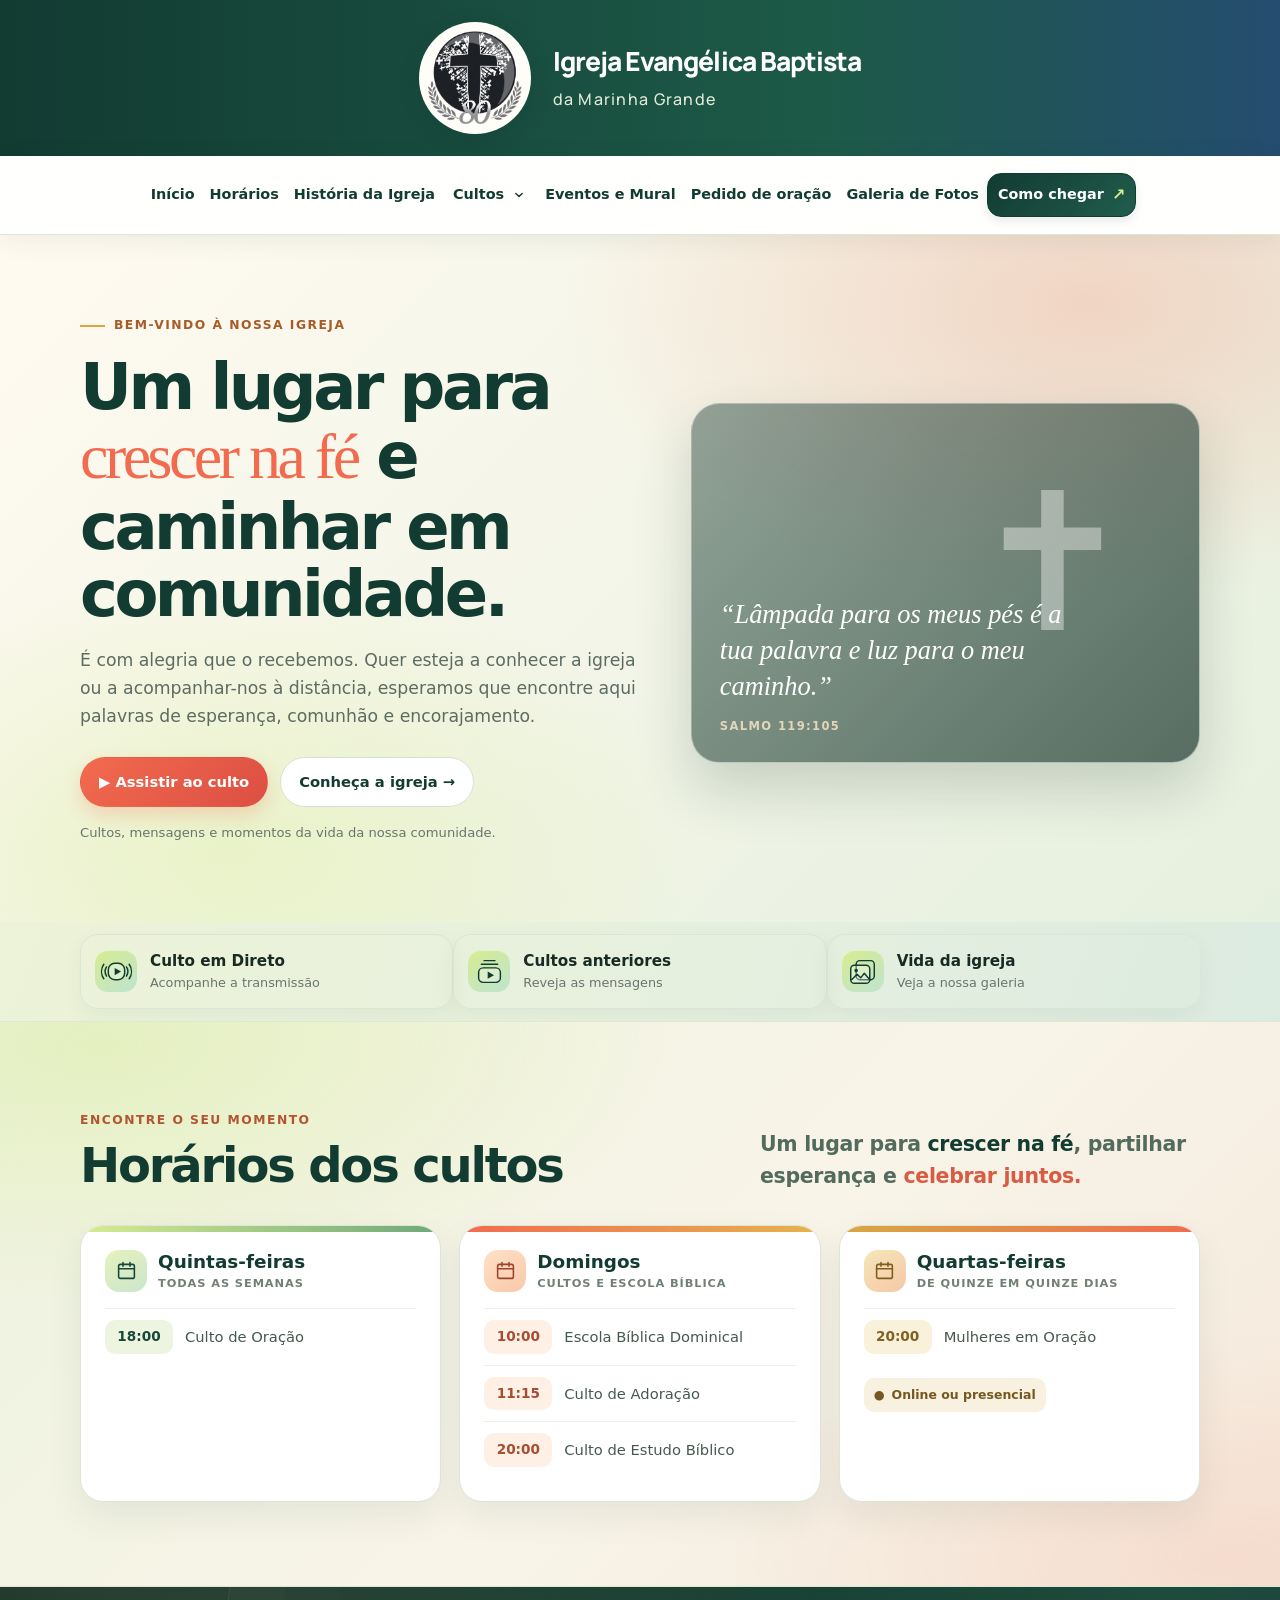
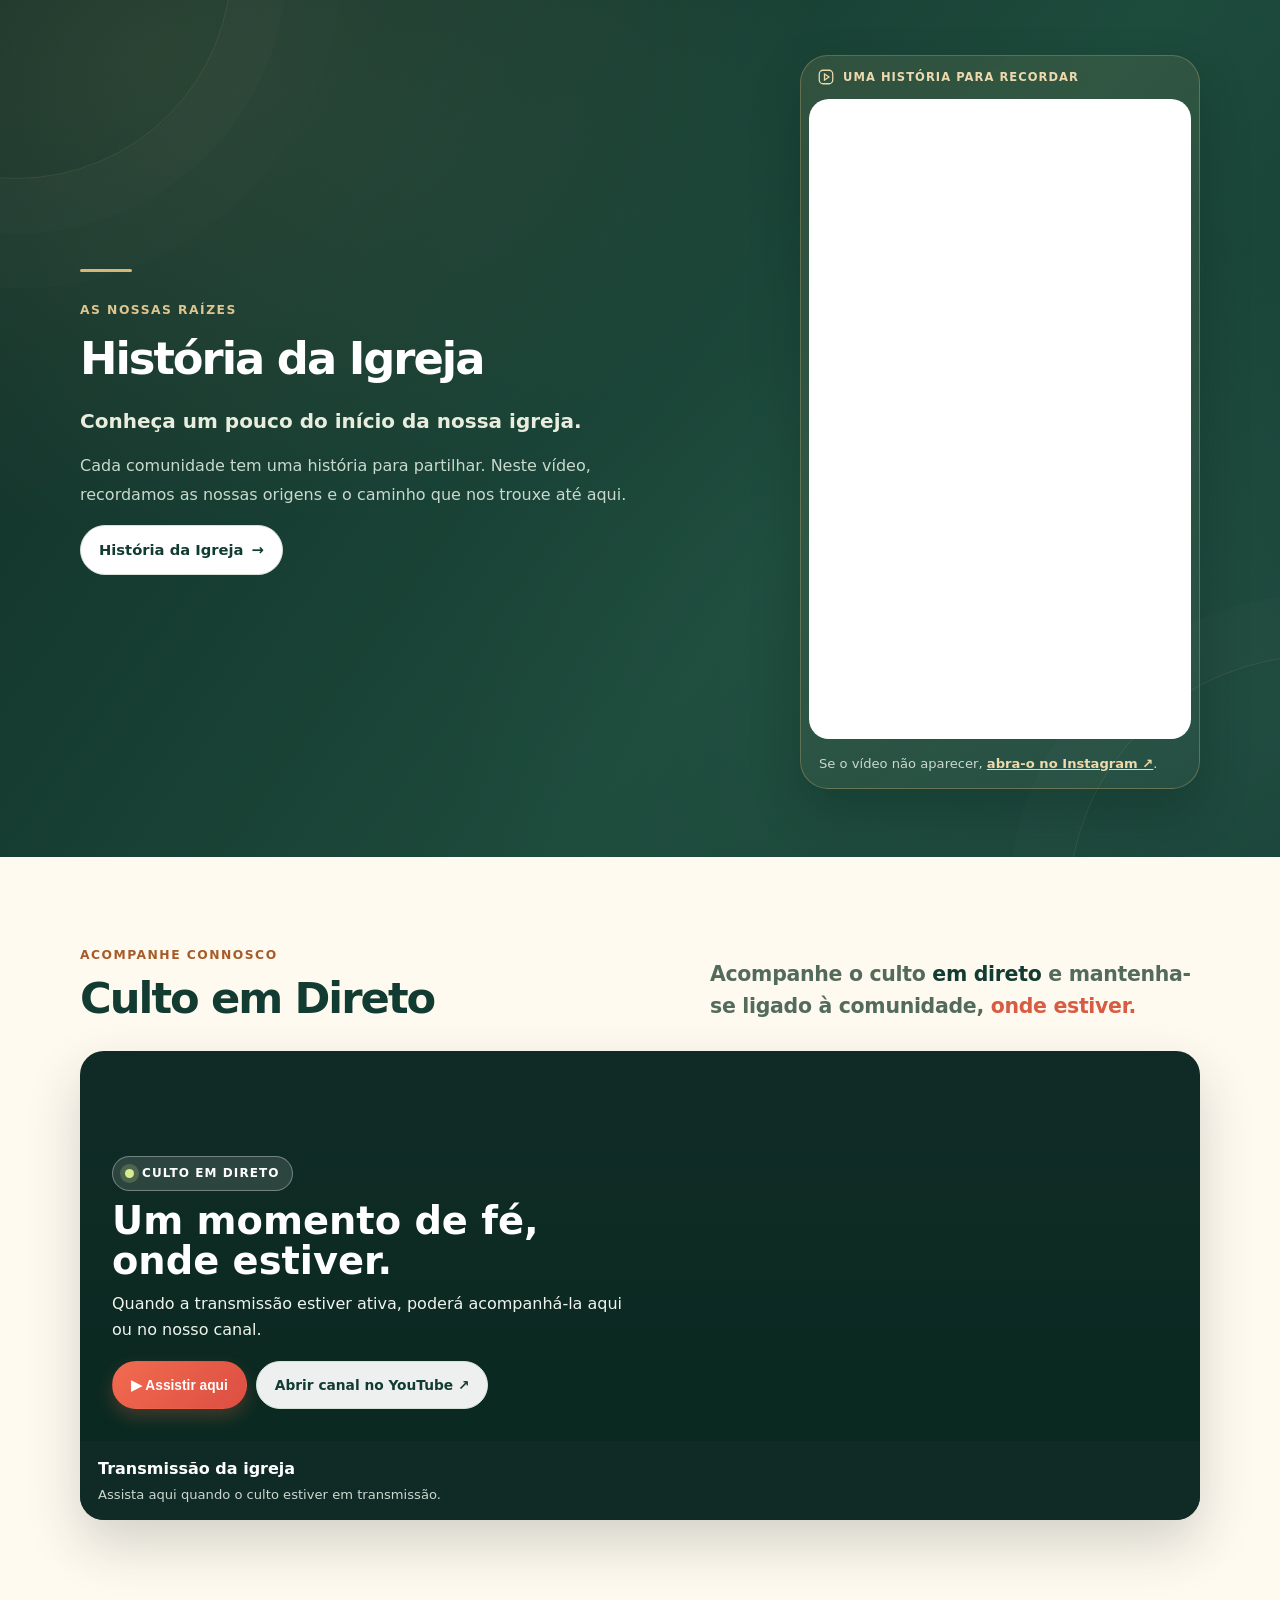
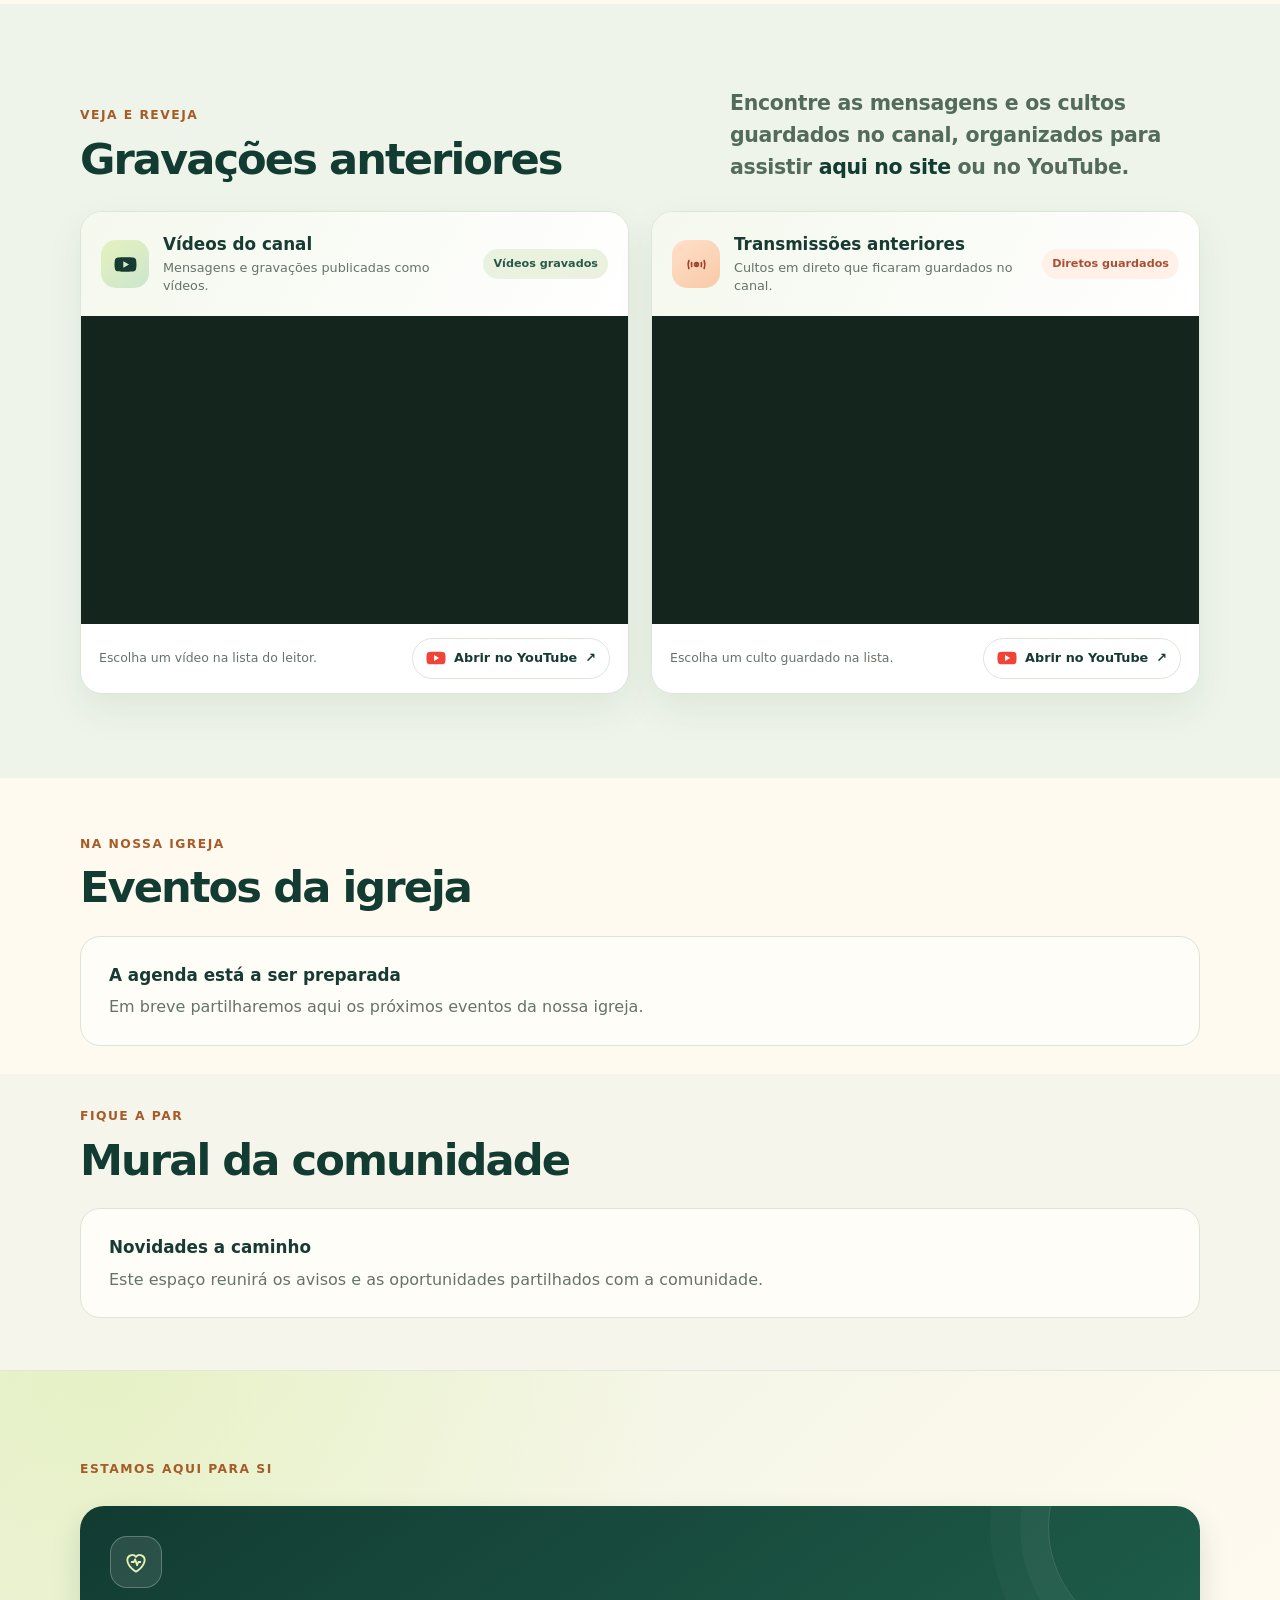
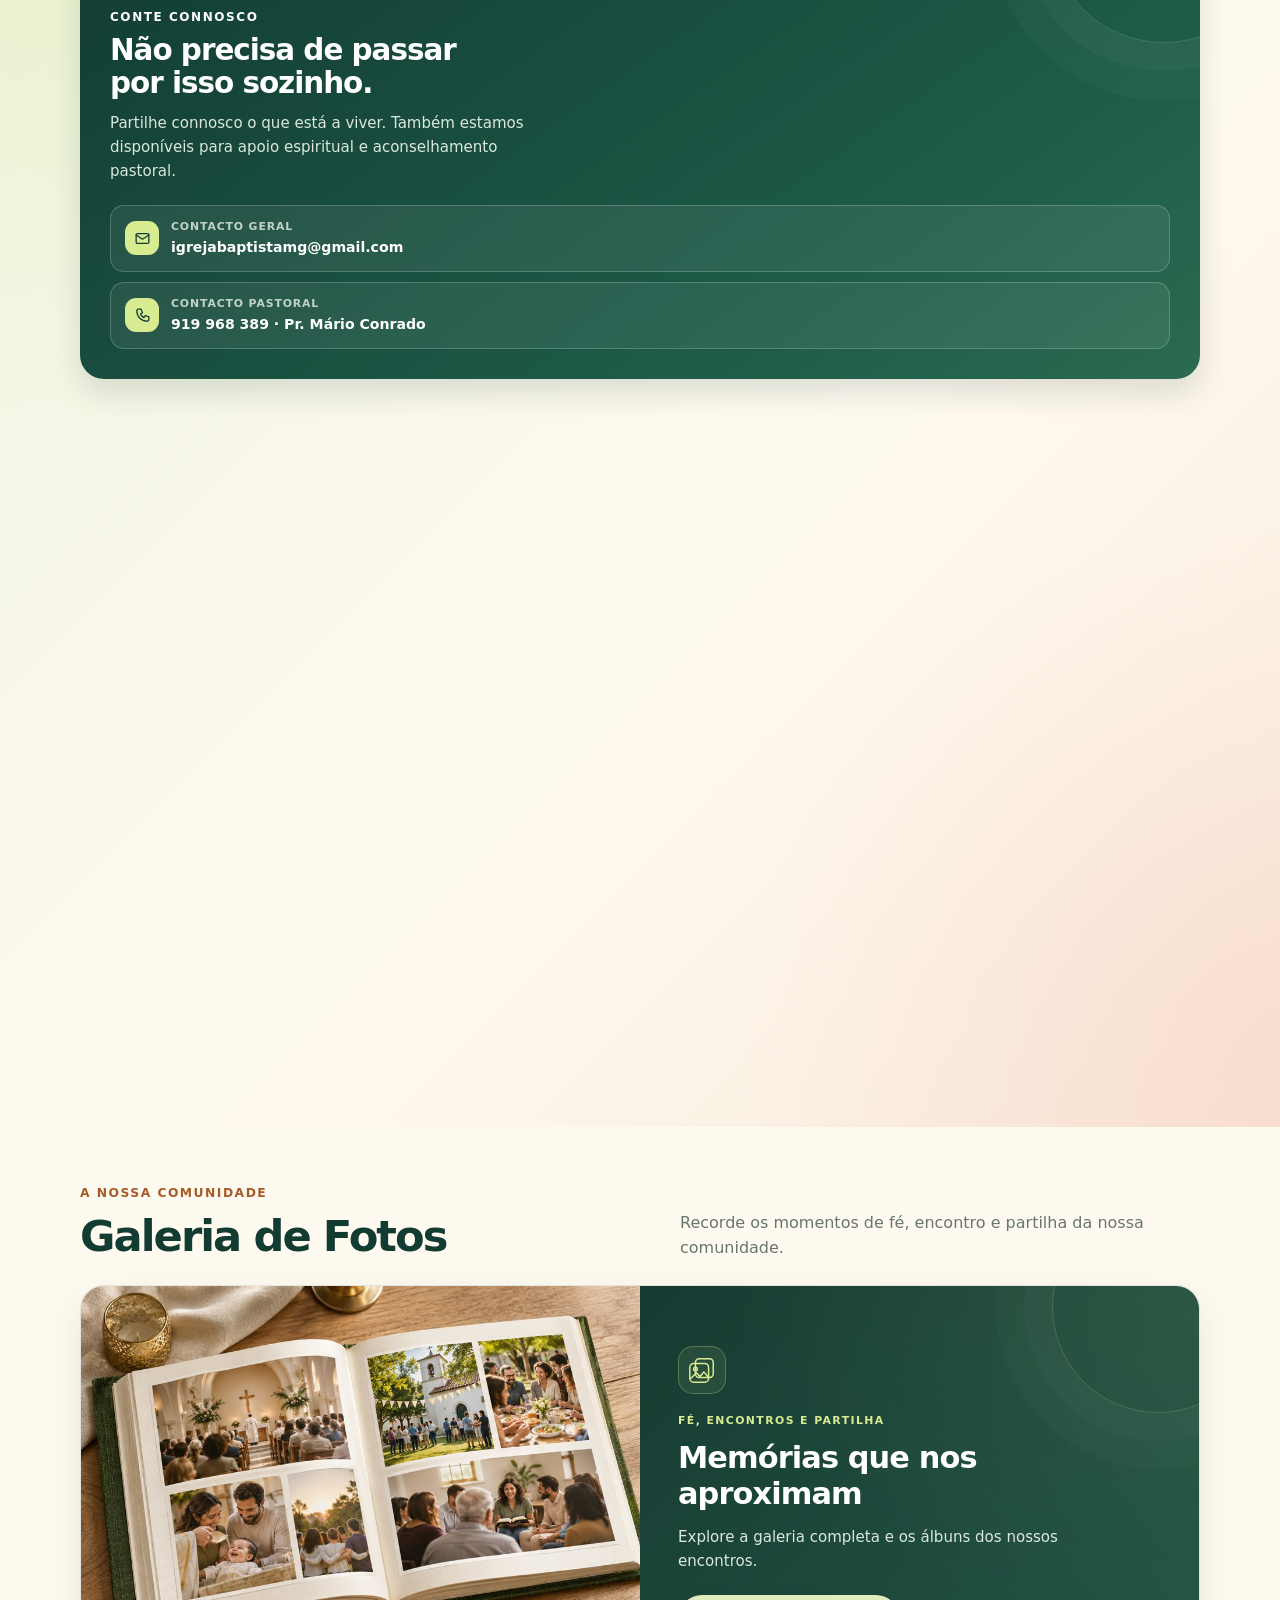
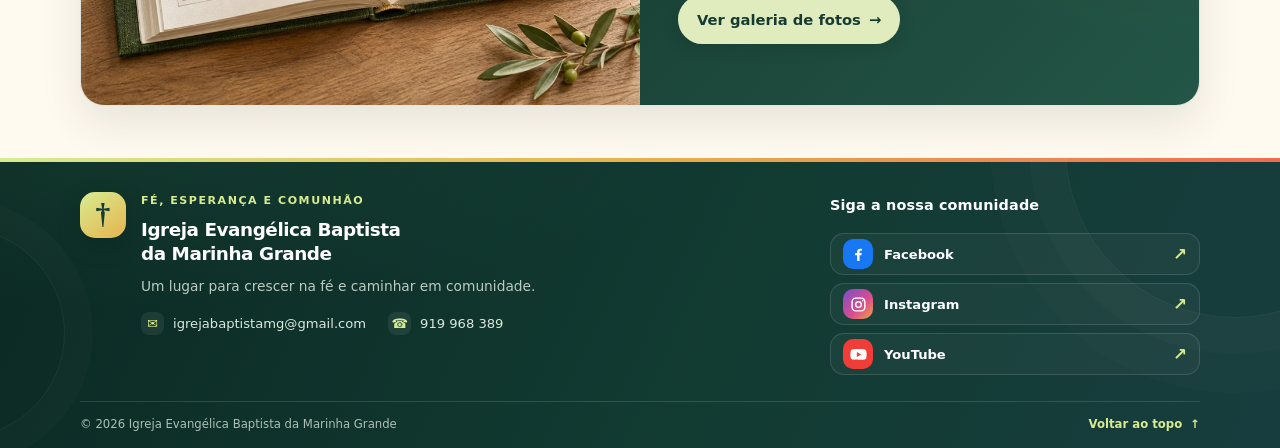
==== index.html @ fdab0324 "Remove botão Ver no Instagram da secção da história" ====
<!doctype html>
<html lang="pt-PT">
<head>
<meta charset="utf-8"><meta name="viewport" content="width=device-width,initial-scale=1"><meta name="theme-color" content="#173b32"><meta name="description" content="Igreja Evangélica Baptista da Marinha Grande — cultos, transmissões e vida da igreja.">
<link rel="preconnect" href="https://fonts.googleapis.com">
<link rel="preconnect" href="https://fonts.gstatic.com" crossorigin>
<link href="https://fonts.googleapis.com/css2?family=Manrope:wght@500;600;700;800&display=swap" rel="stylesheet">
<title>Igreja Evangélica Baptista da Marinha Grande</title>
<link rel="icon" type="image/png" href="[data-uri]">
<style>
:root{--g:#173b32;--g2:#285849;--gold:#d7b777;--cream:#f7f5ef;--ink:#202923;--muted:#65736a;--line:#e3e8e1;--shadow:0 18px 50px #18392b17}*{box-sizing:border-box}html{scroll-behavior:smooth;scroll-padding-top:86px}body{margin:0;background:var(--cream);color:var(--ink);font:16px/1.6 Inter,system-ui,-apple-system,"Segoe UI",sans-serif}a{color:inherit}.wrap{width:min(1120px,calc(100% - 40px));margin:auto}.top{background:var(--g);color:#e4ebe6;font-size:.82rem}.top .wrap{display:flex;justify-content:space-between;gap:12px;flex-wrap:wrap;padding:8px 0}.top a{text-decoration:none}header{position:sticky;top:0;z-index:10;background:#ffffffed;backdrop-filter:blur(12px);border-bottom:1px solid #173b3212}.nav{min-height:78px;display:flex;align-items:center;justify-content:space-between;gap:20px}.brand{display:flex;align-items:center;gap:12px;text-decoration:none}.mark{width:45px;height:45px;border-radius:14px;background:var(--g);color:#fff;display:grid;place-items:center;font-size:1.65rem;font-weight:700}.brand strong{display:block;line-height:1.2;letter-spacing:-.025em}.brand small{display:block;color:var(--muted);font-size:.72rem;margin-top:4px}.links{display:flex;align-items:center;gap:20px}.links a{text-decoration:none;font-size:.9rem;font-weight:650;color:#405047}.links .pill{background:var(--g);color:white;padding:10px 15px;border-radius:99px}.menubtn{display:none;background:none;border:0;font-size:1.7rem;color:var(--g)}.hero{padding:65px 0 58px;background:radial-gradient(ellipse at 85% 20%,#d7b77740,transparent 35%),linear-gradient(135deg,#f8f6f0,#eaf0e9)}.hero-grid{display:grid;grid-template-columns:1.05fr .95fr;gap:48px;align-items:center}.eyebrow,.label{font-size:.77rem;font-weight:800;letter-spacing:.12em;text-transform:uppercase;color:#8c7446}.eyebrow:before{content:"";display:inline-block;width:25px;height:2px;background:var(--gold);vertical-align:middle;margin-right:9px}h1,h2,h3,p{margin-top:0}h1{font-size:clamp(2.5rem,5vw,4.4rem);line-height:1.04;letter-spacing:-.055em;color:var(--g);margin:17px 0 20px}h1 em{font:500 1em Georgia,serif;color:#987843}.lead{font-size:1.08rem;color:#5e6b62;max-width:570px}.actions{display:flex;gap:12px;flex-wrap:wrap;margin-top:27px}.btn{display:inline-flex;justify-content:center;align-items:center;gap:8px;padding:12px 18px;border-radius:99px;text-decoration:none;font-size:.92rem;font-weight:750;border:1px solid transparent;cursor:pointer}.primary{background:var(--g);color:#fff}.secondary{background:white;color:var(--g);border-color:var(--line)}.note{font-size:.82rem;color:var(--muted);margin-top:15px}.hero-art{min-height:360px;border-radius:28px;padding:28px;display:flex;align-items:flex-end;position:relative;overflow:hidden;color:white;background:linear-gradient(155deg,#173b3233,#0e2c23e8),radial-gradient(circle at 60% 18%,#bca775,#527563 40%,#183d32 78%);box-shadow:var(--shadow)}.hero-art:before{content:"✝";position:absolute;right:13%;top:2%;font-size:12rem;color:#ffffff55;font-family:Georgia,serif}.verse{position:relative;font:italic 1.65rem/1.35 Georgia,serif;max-width:360px}.verse small{display:block;font:800 .72rem/1.4 system-ui;letter-spacing:.12em;text-transform:uppercase;color:#e3d6b9;margin-top:14px}.quick{background:white;border-bottom:1px solid var(--line)}.quickgrid{display:grid;grid-template-columns:repeat(3,1fr)}.quick a{padding:22px;display:flex;align-items:center;gap:13px;text-decoration:none;border-left:1px solid var(--line)}.quick a:last-child{border-right:1px solid var(--line)}.qicon{width:42px;height:42px;border-radius:13px;background:#edf2ec;color:var(--g);display:grid;place-items:center;font-size:1.2rem}.quick strong,.quick small{display:block}.quick strong{font-size:.95rem}.quick small{font-size:.8rem;color:var(--muted)}section{padding:75px 0}.sectionhead{display:flex;justify-content:space-between;align-items:end;gap:24px;margin-bottom:28px}.sectionhead h2{font-size:clamp(1.9rem,3.4vw,2.7rem);line-height:1.12;letter-spacing:-.045em;color:var(--g);margin:8px 0 0}.sectionhead p{max-width:520px;color:var(--muted);margin:0}.livegrid{display:grid;grid-template-columns:1.4fr .8fr;gap:22px}.player{background:#14251e;border-radius:20px;overflow:hidden;box-shadow:var(--shadow)}.player iframe{width:100%;aspect-ratio:16/9;display:block;border:0;background:#14251e}.playerfoot{display:flex;align-items:center;justify-content:space-between;gap:12px;flex-wrap:wrap;color:white;padding:15px 18px}.playerfoot p{font-size:.82rem;color:#cbd6cf;margin:3px 0 0}.side{background:white;border:1px solid var(--line);border-radius:20px;padding:26px;display:flex;flex-direction:column;align-items:flex-start}.livebadge{background:#fff0ed;color:#b7352a;border-radius:99px;padding:6px 10px;font-size:.73rem;font-weight:850;letter-spacing:.05em}.side h3{font-size:1.45rem;line-height:1.2;color:var(--g);margin:18px 0 10px}.side p{color:var(--muted);font-size:.92rem}.side .btn{margin-top:auto}.tiny{font-size:.77rem!important}.recordings{background:#fff}.cards{display:grid;grid-template-columns:repeat(3,1fr);gap:18px}.card{border:1px solid var(--line);border-radius:18px;overflow:hidden;background:white}.card iframe{width:100%;aspect-ratio:16/9;border:0;display:block;background:#14251e}.cardbody{padding:16px}.cardbody h3{font-size:1rem;color:var(--g);margin-bottom:5px}.cardbody p{font-size:.84rem;color:var(--muted);margin:0}.center{display:flex;justify-content:center;margin-top:26px}.gallery{display:grid;grid-template-columns:1.15fr .85fr .85fr;grid-template-rows:180px 180px;gap:14px}.tile{border-radius:18px;position:relative;overflow:hidden;display:flex;align-items:end;padding:18px;color:white;text-decoration:none;background:linear-gradient(145deg,#b9c6b5,#355f4e)}.tile:before{content:"";position:absolute;inset:0;background:linear-gradient(0deg,#0a231bcc,transparent 75%)}.tile span{position:relative;font-weight:800}.tile small{display:block;font-weight:500;color:#e3eae5}.tile:nth-child(1){grid-row:span 2;background:linear-gradient(145deg,#b9c6b5,#355f4e)}.tile:nth-child(2){background:linear-gradient(145deg,#c4b38d,#796644)}.tile:nth-child(3){background:linear-gradient(145deg,#9eafa8,#4b6e63)}.tile:nth-child(4){background:linear-gradient(145deg,#d1c6b2,#82745e)}.tile:nth-child(5){background:linear-gradient(145deg,#9cb6ad,#456d5c)}.gallerynote{font-size:.81rem;color:var(--muted);margin-top:15px}.visit{padding-top:0}.visitbox{background:var(--g);border-radius:26px;padding:40px;display:flex;align-items:center;justify-content:space-between;gap:25px;color:white;position:relative;overflow:hidden}.visitbox h2{font-size:clamp(1.8rem,3vw,2.6rem);letter-spacing:-.04em;margin:8px 0}.visitbox p{max-width:650px;color:#d0ddd5;margin:0}.visitbox .btn{background:white;color:var(--g);white-space:nowrap;position:relative;z-index:1}footer{background:#102a23;color:#d9e2dc;padding:32px 0}.foot{display:flex;justify-content:space-between;align-items:center;gap:22px}.foot strong{color:white}.foot p{margin:5px 0 0;color:#adbbb2;font-size:.81rem}.footlinks{display:flex;gap:17px;flex-wrap:wrap}.footlinks a{font-size:.85rem;text-decoration:none}
@media(max-width:850px){.hero-grid{grid-template-columns:1fr;gap:28px}.hero-art{min-height:265px}.livegrid{grid-template-columns:1fr}.cards{grid-template-columns:repeat(2,1fr)}.gallery{grid-template-columns:1fr 1fr;grid-template-rows:190px 145px 145px}.tile:nth-child(1){grid-row:span 2}.tile:nth-child(5){display:none}.links{gap:11px}.links a{font-size:.8rem}}
@media(max-width:650px){.wrap{width:calc(100% - 28px)}.top .wrap{justify-content:center;text-align:center}.nav{min-height:70px}.mark{width:40px;height:40px}.brand strong{font-size:.86rem}.brand small{font-size:.67rem}.menubtn{display:block}.links{display:none;position:absolute;top:70px;left:0;right:0;background:white;padding:15px 20px 20px;box-shadow:0 15px 25px #00000012;flex-direction:column;align-items:stretch}.links.open{display:flex}.links a{font-size:.94rem;padding:8px}.links .pill{text-align:center}.hero{padding:44px 0 40px}.hero-art{min-height:225px;padding:22px}.verse{font-size:1.35rem}.quickgrid{grid-template-columns:1fr}.quick a{border-left:0;border-bottom:1px solid var(--line);padding:14px 2px}.quick a:last-child{border-right:0;border-bottom:0}section{padding:55px 0}.sectionhead{display:block}.sectionhead p{margin-top:12px}.cards{grid-template-columns:1fr}.gallery{grid-template-columns:1fr 1fr;grid-template-rows:170px 140px}.tile:nth-child(1){grid-row:span 2}.tile:nth-child(4){display:none}.visitbox{padding:28px 22px;display:block}.visitbox .btn{margin-top:20px}.foot{align-items:flex-start;flex-direction:column}.playerfoot .btn{width:100%}}

.quick a{border:1px solid #e3e8e1;border-radius:14px;padding:14px;transition:.2s}.quick a:hover{box-shadow:0 8px 22px #18392b20;transform:translateY(-2px)}.qicon svg{width:23px;height:23px;stroke:currentColor;fill:none;stroke-width:1.8;stroke-linecap:round;stroke-linejoin:round}.links a{padding:8px 12px;border:1px solid #e3e8e1;border-radius:99px}.links a:hover{background:#edf2ec}.footlinks a{border:1px solid #ffffff55;border-radius:99px;padding:7px 11px}

:root{--g:#123b32;--g2:#205d4d;--gold:#d6a843;--cream:#fffaf0;--ink:#172a23;--muted:#68766d;--line:#e2e8dd;--shadow:0 22px 60px #14352b20;--coral:#f26b4f;--lime:#d7ec91}
body{background:var(--cream)}
.top{background:linear-gradient(90deg,#123b32,#1d5a48 65%,#244c6f);font-size:.88rem}
.top a{font-weight:750}
header{box-shadow:0 5px 24px #163d2d12;border-bottom:1px solid #dce7dc}
.mark{border-radius:16px;background:linear-gradient(145deg,#f26b4f,#d6a843);box-shadow:0 7px 17px #f26b4f45}
.hero{padding:76px 0 66px;background:radial-gradient(ellipse at 85% 10%,#f26b4f3b,transparent 34%),radial-gradient(ellipse at 18% 90%,#d7ec9160,transparent 32%),linear-gradient(135deg,#fffaf0,#e6f0df)}
.hero-art{background:linear-gradient(135deg,#173b3270,#0e2c23aa),url('https://images.unsplash.com/photo-1760367121593-97b9a02bbd65?auto=format&fit=crop&w=1400&q=85') center/cover;border:1px solid #ffffff6e;box-shadow:0 26px 55px #18392b30}
.hero-art:before{color:#fff6}
h1 em{color:var(--coral)}
.btn{transition:transform .2s,box-shadow .2s}.btn:hover{transform:translateY(-2px);box-shadow:0 10px 24px #123b322b}
.primary{background:linear-gradient(135deg,#f26b4f,#dc4e42);box-shadow:0 8px 18px #f26b4f3d}
.secondary{border-color:#d6e1d6}.eyebrow,.label{color:#a65b29}
.quick{background:linear-gradient(110deg,#edf3d8 0%,#e6f0df 55%,#dcebe0 100%);border-bottom:0;padding:12px 0}
.quick a{border:1px solid #dae5d8;border-radius:18px;box-shadow:0 8px 22px #18392b0d}
.quick a:hover{border-color:#f3b15b}
.qicon{background:linear-gradient(145deg,#d7ec91,#bee4ce);color:#123b32}
section{padding:84px 0}
.sectionhead h2{color:#123b32}
.recordings{background:#eef4e9}
.card,.daycard,.side{border-radius:22px;box-shadow:0 12px 30px #173b3210;transition:transform .2s,box-shadow .2s}
.card:hover,.daycard:hover{transform:translateY(-3px);box-shadow:0 18px 38px #173b321c}
.player{border-radius:24px;box-shadow:0 24px 54px #14251e30;background:#102b25}
.player iframe.live-frame{display:none}
.player.live-ready iframe.live-frame{display:block}
.player.live-ready .live-poster{display:none}
.live-poster{position:relative;min-height:390px;display:flex;align-items:flex-end;padding:32px;color:#fff;overflow:hidden;background:linear-gradient(0deg,#092920f2 0%,#09292022 78%),url('https://images.unsplash.com/photo-1760367121593-97b9a02bbd65?auto=format&fit=crop&w=1400&q=85') center 48%/cover}

.live-copy{position:relative;z-index:1;max-width:520px}.live-copy h3{font-size:clamp(1.65rem,3vw,2.45rem);line-height:1.05;margin:10px 0}.live-copy p{color:#f0f4ee;margin:0 0 18px}
.live-kicker{display:inline-flex;align-items:center;gap:8px;background:#ffffff20;border:1px solid #ffffff55;border-radius:99px;padding:7px 12px;font-size:.75rem;font-weight:850;letter-spacing:.09em;text-transform:uppercase}
.live-dot{width:9px;height:9px;border-radius:50%;background:#d7ec91;box-shadow:0 0 0 5px #d7ec9130}
.live-actions{display:flex;gap:9px;flex-wrap:wrap}.live-actions .btn{font-size:.86rem}
.live-actions .secondary{background:#ffffffed}
.playerfoot{background:#102b25}.side{border-color:#e4e8dc;background:linear-gradient(160deg,#fff,#f3f5e9);padding:30px}
.livebadge{background:#e9f5dc;color:#2a6c44}.visitbox{background:linear-gradient(110deg,#123b32,#20664f 65%,#d65943);box-shadow:var(--shadow)}
.schedule{background:linear-gradient(145deg,#eaf2df,#f8f5e8)}
.daycard{border:1px solid #dce6d9}
.prayer{background:linear-gradient(120deg,#fffaf0,#f8e8d7)}
.prayerintro{background:linear-gradient(145deg,#123b32,#23614e);color:white;border:0}
.prayerintro h3,.prayerintro p,.prayerintro .eyebrow{color:white}
.prayerintro .eyebrow{opacity:.8}
.prayerintro a{color:#e7f6bc}
.prayerform{background:#fff;border-color:#eadcc7;box-shadow:0 12px 32px #835f3010}
.prayerform input,.prayerform textarea{border-radius:13px;border-color:#d8e2d5}
.gallery{gap:16px}
.tile{border-radius:22px;background-position:center;background-size:cover;box-shadow:0 12px 26px #18392b18;transition:transform .25s,box-shadow .25s}
.tile:hover{transform:scale(1.015);box-shadow:0 20px 38px #18392b30}
.tile:before{background:linear-gradient(0deg,#092920e8 0%,#09292006 78%)}
.tile:nth-child(1){background-image:url('https://images.unsplash.com/photo-1760367121593-97b9a02bbd65?auto=format&fit=crop&w=1200&q=85')}
.tile:nth-child(2){background-image:url('https://images.unsplash.com/photo-1729714625765-6ad07c70038e?auto=format&fit=crop&w=1000&q=85')}
.tile:nth-child(3){background-image:url('https://images.unsplash.com/photo-1777421389422-519764272b2f?auto=format&fit=crop&w=1000&q=85')}
.tile:nth-child(4){background-image:url('https://images.unsplash.com/photo-1729714625765-6ad07c70038e?auto=format&fit=crop&w=1000&q=85')}
.tile:nth-child(5){background-image:url('https://images.unsplash.com/photo-1760367121593-97b9a02bbd65?auto=format&fit=crop&w=1000&q=85')}
footer{background:linear-gradient(100deg,#0c2923,#153f34 70%,#253b43)}
@media(max-width:650px){section{padding:60px 0}.hero{padding:52px 0 45px}.live-poster{min-height:330px;padding:24px}.playerfoot{padding:14px}.quickgrid{grid-template-columns:1fr}.footlinks{justify-content:flex-start}}
.footlinks .social{display:inline-flex;align-items:center;gap:7px}.footlinks .social svg{width:17px;height:17px;flex:0 0 17px;fill:currentColor}\n
.top .wrap{align-items:center}
.top .wrap span:first-child{display:inline-flex;align-items:center;gap:9px;background:#ffffff16;border:1px solid #ffffff35;border-radius:99px;padding:5px 13px;font-size:.78rem;font-weight:750;letter-spacing:.025em;color:#f5f4e9}
.top .wrap span:first-child:before{content:"";width:8px;height:8px;flex:0 0 8px;border-radius:50%;background:#d7ec91;box-shadow:0 0 0 4px #d7ec9128}
.top a{display:inline-flex;align-items:center;gap:7px;padding:5px 12px;border:1px solid #ffffff4a;border-radius:99px;font-size:.78rem;font-weight:750;color:#fff;transition:background .2s,border-color .2s}
.top a:hover,.top a:focus-visible{background:#ffffff18;border-color:#ffffffaa;outline:none}
.nav{gap:14px}
.brand{flex:0 0 auto}
.brand strong{white-space:nowrap;font-size:.88rem}
.links{gap:5px;flex-wrap:nowrap}
.links a{white-space:nowrap;flex:0 0 auto;font-size:.82rem;padding:8px 11px}
.links .pill{padding:9px 13px}
@media(max-width:850px){
 .menubtn{display:block}
 .links{display:none;position:absolute;top:70px;left:0;right:0;background:white;padding:15px 20px 20px;box-shadow:0 15px 25px #00000012;flex-direction:column;align-items:stretch}
 .links.open{display:flex}
 .links a{font-size:.94rem;padding:9px 12px}
 .links .pill{text-align:center}
}
@media(max-width:650px){
 .top .wrap{justify-content:space-between}
 .top .wrap span:first-child,.top a{font-size:.7rem;padding:5px 8px}
 .top .wrap span:first-child{gap:6px}
 .top .wrap span:first-child:before{width:6px;height:6px;flex-basis:6px}
 .brand strong{font-size:.82rem}
}

.recording-cover{position:relative;display:block;width:100%;aspect-ratio:16/9;border:0;padding:0;overflow:hidden;cursor:pointer;background:#123b32;text-align:left}
.recording-cover img{display:block;width:100%;height:100%;object-fit:cover;transition:transform .35s}
.recording-cover:before{content:"";position:absolute;z-index:1;inset:0;background:linear-gradient(0deg,#08291fe0 0%,#08291f0b 75%)}
.recording-cover:hover img,.recording-cover:focus-visible img{transform:scale(1.05)}
.recording-cover:focus-visible{outline:4px solid #f26b4f;outline-offset:-4px}
.recording-cover .play-icon{position:absolute;z-index:2;left:50%;top:50%;transform:translate(-50%,-50%);width:62px;height:62px;border-radius:50%;display:grid;place-items:center;background:linear-gradient(135deg,#f26b4f,#de4d42);color:white;box-shadow:0 8px 24px #09291f88;transition:transform .2s}
.recording-cover:hover .play-icon{transform:translate(-50%,-50%) scale(1.08)}
.recording-cover .play-icon svg{width:25px;height:25px;fill:currentColor;margin-left:3px}
.recording-cover .cover-label{position:absolute;z-index:2;left:18px;bottom:14px;color:white;font-size:.82rem;font-weight:800;letter-spacing:.02em}
.card iframe.recording-frame{display:none}
.card.recording-open .recording-cover{display:none}
.card.recording-open iframe.recording-frame{display:block}

.schedule{position:relative;overflow:hidden;background:radial-gradient(ellipse at 8% 4%,#d7ec9166,transparent 34%),radial-gradient(ellipse at 96% 95%,#f26b4f1c,transparent 30%),linear-gradient(135deg,#edf3df,#f8f4e8 55%,#f5e9dc);border-block:1px solid #dce8d5}
.schedule .wrap{position:relative;z-index:1}.schedule .sectionhead{margin-bottom:32px}.schedule .sectionhead .label{color:#b25531}.schedule .sectionhead h2{font-size:clamp(2.1rem,4vw,3rem);color:#123b32}.schedule .sectionhead p{max-width:420px;background:#ffffffa8;border:1px solid #dce6d8;border-radius:16px;padding:14px 17px;box-shadow:0 8px 20px #163d2d0d}
.schedule .cards{grid-template-columns:repeat(3,minmax(0,1fr));gap:18px}.schedule .daycard{position:relative;overflow:hidden;min-height:225px;padding:23px 24px;background:#fff;border:1px solid #dce6d8;border-radius:23px;box-shadow:0 14px 34px #173b3214;transition:transform .2s,box-shadow .2s}.schedule .daycard:hover{transform:translateY(-3px);box-shadow:0 18px 38px #173b321c}.schedule .daycard:before{content:"";position:absolute;inset:0 0 auto;height:6px;background:linear-gradient(90deg,#d7ec91,#6ea878)}.schedule .daycard:nth-child(2):before{background:linear-gradient(90deg,#f26b4f,#e6b34e)}.schedule .daycard:nth-child(3):before{background:linear-gradient(90deg,#d6a843,#f26b4f)}
.schedule .daycard h3{display:flex;align-items:center;gap:11px;margin:1px 0 16px;color:#123b32;font-size:1.15rem;line-height:1.2}.schedule .dayicon{width:42px;height:42px;flex:0 0 42px;border-radius:14px;display:grid;place-items:center;background:linear-gradient(145deg,#e6f2bd,#cbe5cd);color:#17483a}.schedule .daycard:nth-child(2) .dayicon{background:linear-gradient(145deg,#ffe0c8,#f8c9a8);color:#9e442e}.schedule .daycard:nth-child(3) .dayicon{background:linear-gradient(145deg,#f5e7b8,#f5c7a7);color:#815c22}.schedule .dayicon svg{width:21px;height:21px;fill:none;stroke:currentColor;stroke-width:1.8;stroke-linecap:round;stroke-linejoin:round}.schedule .daytitle{display:flex;flex-direction:column;gap:4px}.schedule .dayfrequency{font-size:.71rem;letter-spacing:.08em;text-transform:uppercase;color:#718075;font-weight:800}
.schedule .event{display:grid;grid-template-columns:68px 1fr;align-items:center;gap:12px;padding:11px 0;border-top:1px solid #ecf0e8}.schedule .event time{display:inline-flex;justify-content:center;align-items:center;background:#edf4df;border-radius:10px;padding:6px 8px;color:#17483a;font-size:.85rem;font-weight:850}.schedule .daycard:nth-child(2) .event time{background:#fff0e6;color:#a54e32}.schedule .daycard:nth-child(3) .event time{background:#faf1da;color:#816122}.schedule .event span{color:#46594e;text-align:left;font-size:.92rem;line-height:1.35}.schedule .schedule-note{display:inline-flex;align-items:center;gap:7px;margin:13px 0 0;padding:7px 10px;background:#f8f1df;color:#755722;border-radius:10px;font-size:.78rem;font-weight:700}
@media(max-width:850px){.schedule .cards{grid-template-columns:repeat(2,minmax(0,1fr))}.schedule .daycard:last-child{grid-column:1/-1;min-height:auto}}@media(max-width:650px){.schedule .sectionhead p{margin-top:14px}.schedule .cards{grid-template-columns:1fr}.schedule .daycard:last-child{grid-column:auto}.schedule .daycard{min-height:0;padding:21px}}
.mark.logo-mark{width:52px;height:52px;flex:0 0 52px;padding:0;overflow:visible;background:transparent;border-radius:0;box-shadow:none}.mark.logo-mark img{display:block;width:100%;height:100%;object-fit:contain}

.prayer{position:relative;overflow:hidden;background:radial-gradient(ellipse at 8% 0%,#d7ec9155,transparent 34%),radial-gradient(ellipse at 100% 95%,#f26b4f1c,transparent 30%),linear-gradient(135deg,#edf3df,#fffaf0 58%,#f8eadc);border-top:1px solid #e3e8d9}
.prayer .wrap{position:relative;z-index:1}.prayer .sectionhead{display:block;margin-bottom:25px}.prayer .sectionhead p{display:none}
.prayer .sectionhead h2{font-size:clamp(2.1rem,4vw,3rem);margin-top:8px}
.prayergrid{grid-template-columns:.9fr 1.1fr;gap:20px;align-items:stretch}
.prayerintro{position:relative;isolation:isolate;overflow:hidden;display:flex;flex-direction:column;align-items:flex-start;min-height:100%;padding:30px;background:linear-gradient(145deg,#123b32,#1e5c49 72%,#2b6b50);border:0;border-radius:24px;color:white;box-shadow:0 18px 38px #123b3228}
.prayerintro:after{content:"";position:absolute;z-index:-1;width:230px;height:230px;right:-80px;top:-95px;border:1px solid #ffffff25;border-radius:50%;box-shadow:0 0 0 28px #ffffff08,0 0 0 58px #ffffff06}
.prayericon{display:grid;place-items:center;width:52px;height:52px;border:1px solid #ffffff40;border-radius:17px;background:#ffffff19;color:#e4f2b8}
.prayericon svg{width:26px;height:26px;fill:none;stroke:currentColor;stroke-width:1.7;stroke-linecap:round;stroke-linejoin:round}
.prayer-kicker{margin:20px 0 7px;color:#d7ec91;font-size:.75rem;font-weight:850;letter-spacing:.13em;text-transform:uppercase}
.prayerintro h3{max-width:390px;margin:0 0 10px;color:#fff;font-size:clamp(1.45rem,2.3vw,1.9rem);line-height:1.13;letter-spacing:-.035em}
.prayerintro>p:not(.prayer-kicker){max-width:440px;margin:0 0 22px;color:#dbe7df;font-size:.94rem}
.contactlist{display:grid;width:100%;gap:10px;margin-top:auto}
.contactlist a{display:flex;align-items:center;gap:12px;padding:12px 14px;border:1px solid #ffffff34;border-radius:14px;background:#ffffff12;color:#fff;text-decoration:none;transition:background .2s,border-color .2s}
.contactlist a:hover,.contactlist a:focus-visible{background:#ffffff20;border-color:#ffffff75;outline:none}
.contact-icon{display:grid;place-items:center;flex:0 0 34px;width:34px;height:34px;border-radius:11px;background:#d7ec91;color:#123b32}
.contact-icon svg{width:17px;height:17px;fill:none;stroke:currentColor;stroke-width:1.8;stroke-linecap:round;stroke-linejoin:round}
.contact-copy{display:flex;flex-direction:column;gap:1px;min-width:0}.contact-copy small{font-size:.68rem;color:#c0d3c6;text-transform:uppercase;letter-spacing:.08em;font-weight:800}.contact-copy strong{font-size:.88rem;overflow-wrap:anywhere;color:white}
.prayerform{display:flex;flex-direction:column;align-items:stretch;min-width:0;padding:30px;background:#fff;border:1px solid #e0e7dc;border-radius:24px;box-shadow:0 18px 38px #123b3210}
.form-head{display:flex;align-items:center;gap:13px;margin:0 0 20px;padding:0 0 18px;border-bottom:1px solid #edf0e8}
.form-icon{display:grid;place-items:center;flex:0 0 44px;width:44px;height:44px;border-radius:14px;background:linear-gradient(145deg,#e5f1bd,#cae5d1);color:#17483a}
.form-icon svg{width:22px;height:22px;fill:none;stroke:currentColor;stroke-width:1.8;stroke-linecap:round;stroke-linejoin:round}
.form-head h3{margin:0 0 3px;color:#123b32;font-size:1.15rem}.form-head p{margin:0;color:#718075;font-size:.82rem}
.prayerform label{margin:0 0 7px;color:#29473a;font-size:.84rem;font-weight:800}
.prayerform input,.prayerform textarea{display:block;width:100%;min-width:0;margin:0 0 16px;padding:12px 14px;border:1px solid #d4dfd4;border-radius:13px;background:#fbfcf8;color:#172a23;font:inherit;font-size:.94rem;line-height:1.45;box-shadow:inset 0 1px 2px #123b3208;transition:border-color .2s,box-shadow .2s}
.prayerform input{height:48px}
.prayerform textarea{min-height:145px;resize:vertical}
.prayerform input::placeholder,.prayerform textarea::placeholder{color:#9aa69a}
.prayerform input:focus,.prayerform textarea:focus{outline:none;border-color:#6da27c;box-shadow:0 0 0 4px #d7ec9166}
.prayerform .privacy{margin:0 0 17px;padding:11px 13px;border-radius:12px;background:#f3f6ec;color:#65736a;font-size:.76rem;line-height:1.5}
.prayerform .btn{align-self:flex-start;min-height:46px;padding:12px 18px}
@media(max-width:850px){.prayergrid{grid-template-columns:1fr}.prayerintro{min-height:0}.contactlist{margin-top:10px}}
@media(max-width:650px){.prayerintro,.prayerform{padding:23px;border-radius:20px}.prayerform .btn{width:100%}.prayerform textarea{min-height:125px}}

.schedule .sectionhead p.schedule-lead{max-width:440px;margin:0;background:transparent;border:0;border-radius:0;padding:0;box-shadow:none;color:#536b5d;font-size:clamp(1.08rem,1.6vw,1.3rem);font-weight:550;line-height:1.55;letter-spacing:-.015em}
.schedule .sectionhead p.schedule-lead strong{color:#123b32;font-weight:850}
.schedule .sectionhead p.schedule-lead em{color:#d85b43;font-style:normal;font-weight:850}
@media(max-width:650px){.schedule .sectionhead p.schedule-lead{font-size:1.08rem;max-width:100%}}

.recordings .sectionhead p.recordings-lead{max-width:470px;margin:0;color:#536b5d;font-size:clamp(1.08rem,1.6vw,1.3rem);font-weight:550;line-height:1.55;letter-spacing:-.015em}
.recordings .sectionhead p.recordings-lead strong{color:#123b32;font-weight:850}
.recordings .sectionhead p.recordings-lead em{color:#d85b43;font-style:normal;font-weight:850}
@media(max-width:650px){.recordings .sectionhead p.recordings-lead{font-size:1.08rem;max-width:100%}}

#direto .sectionhead p.live-lead{max-width:490px;margin:0;color:#536b5d;font-size:clamp(1.08rem,1.6vw,1.3rem);font-weight:550;line-height:1.55;letter-spacing:-.015em}
#direto .sectionhead p.live-lead strong{color:#123b32;font-weight:850}
#direto .sectionhead p.live-lead em{color:#d85b43;font-style:normal;font-weight:850}
@media(max-width:650px){#direto .sectionhead p.live-lead{font-size:1.08rem;max-width:100%}}

.site-footer{position:relative;isolation:isolate;overflow:hidden;padding:56px 0 0;background:radial-gradient(ellipse at 8% 0%,#2e69502b,transparent 36%),linear-gradient(115deg,#0b2923 0%,#123b32 56%,#173d3e 100%);color:#eaf0e8}
.site-footer:before{content:"";position:absolute;z-index:-1;inset:0 0 auto;height:4px;background:linear-gradient(90deg,#d7ec91 0%,#e6b34e 48%,#f26b4f 100%)}
.footer-wrap{position:relative;z-index:1}.footer-orb{position:absolute;z-index:-1;border:1px solid #ffffff10;border-radius:50%;pointer-events:none}.footer-orb-one{width:340px;height:340px;right:-125px;top:-180px;box-shadow:0 0 0 36px #ffffff04,0 0 0 75px #ffffff03}.footer-orb-two{width:210px;height:210px;left:-145px;bottom:10px;box-shadow:0 0 0 28px #ffffff04}
.footer-main{display:grid;grid-template-columns:1.05fr 1fr .92fr;gap:48px;padding-bottom:42px}
.footer-brand{display:grid;grid-template-columns:46px 1fr;column-gap:15px;align-content:start}.footer-mark{grid-row:1/4;display:grid;place-items:center;width:46px;height:46px;border-radius:15px;background:linear-gradient(145deg,#d7ec91,#e6b34e);color:#123b32;font:700 1.85rem/1 Georgia,serif;box-shadow:0 8px 22px #081f1a55}
.footer-kicker{margin:0 0 8px;color:#d7ec91;font-size:.69rem;font-weight:850;letter-spacing:.14em;text-transform:uppercase}.footer-brand h2{margin:0;color:white;font-size:1.15rem;line-height:1.35;letter-spacing:-.025em}.footer-copy{max-width:300px;margin:9px 0 20px;color:#bbccc1;font-size:.86rem;line-height:1.55}
.footer-contact{grid-column:2;display:grid;gap:8px}.footer-contact a{display:inline-flex;align-items:center;gap:9px;color:#dbe8dc;text-decoration:none;font-size:.78rem;overflow-wrap:anywhere}.footer-contact a span{display:grid;place-items:center;width:23px;height:23px;border-radius:8px;background:#ffffff12;color:#d7ec91}
.footer-column h3{margin:2px 0 16px;color:white;font-size:.9rem;letter-spacing:.01em}.footer-nav{display:grid;grid-template-columns:1fr 1fr;gap:8px}
.footer-nav a{display:flex;align-items:center;gap:9px;min-height:40px;padding:7px 10px;border:1px solid #ffffff1c;border-radius:12px;background:#ffffff09;color:#dbe8dc;text-decoration:none;font-size:.78rem;line-height:1.25;transition:background .2s,border-color .2s,transform .2s}
.footer-nav a:hover,.footer-nav a:focus-visible{background:#ffffff16;border-color:#d7ec9180;transform:translateY(-1px);outline:none;color:white}
.footer-nav-icon{display:grid;place-items:center;flex:0 0 23px;width:23px;height:23px;border-radius:8px;background:#d7ec9118;color:#d7ec91;font-size:.75rem}
.footer-social>p{margin:-7px 0 15px;color:#bbccc1;font-size:.8rem;line-height:1.5}
.social-list{display:grid;gap:9px}
.social-button{display:flex;align-items:center;gap:11px;min-height:45px;padding:7px 12px;border:1px solid #ffffff20;border-radius:14px;background:#ffffff09;color:white;text-decoration:none;font-size:.82rem;font-weight:750;transition:transform .2s,background .2s,border-color .2s,box-shadow .2s}
.social-button:hover,.social-button:focus-visible{transform:translateX(3px);background:#ffffff16;border-color:#ffffff65;box-shadow:0 7px 18px #071a1550;outline:none}
.social-icon{display:grid;place-items:center;flex:0 0 30px;width:30px;height:30px;border-radius:10px;color:white}
.social-icon svg{width:17px;height:17px;fill:currentColor}
.social-button.facebook .social-icon{background:#1877f2}.social-button.instagram .social-icon{background:linear-gradient(135deg,#7650c8,#d84c91 58%,#f4a340)}.social-button.youtube .social-icon{background:#f13d37}
.social-button b{margin-left:auto;color:#d7ec91;font-size:1.05rem}
.footer-bottom{display:flex;justify-content:space-between;align-items:center;gap:16px;padding:16px 0 18px;border-top:1px solid #ffffff20;color:#aebfb3;font-size:.73rem}
.footer-bottom a{display:inline-flex;align-items:center;gap:8px;color:#d7ec91;text-decoration:none;font-weight:750}.footer-bottom a:hover{text-decoration:underline}
@media(max-width:950px){.footer-main{grid-template-columns:1fr 1fr;gap:34px}.footer-brand{grid-row:span 2}.footer-social{grid-column:2}}
@media(max-width:650px){.site-footer{padding-top:40px}.footer-main{grid-template-columns:1fr;gap:30px;padding-bottom:30px}.footer-brand{grid-row:auto}.footer-social{grid-column:auto}.footer-nav{grid-template-columns:1fr 1fr}.footer-bottom{align-items:flex-start;flex-direction:column;gap:8px}}

.footer-main{align-items:start}
.footer-column h3{min-height:1.15em;margin-bottom:16px}
.footer-nav{grid-template-columns:repeat(2,minmax(0,1fr));grid-auto-rows:42px;align-items:stretch;gap:8px}
.footer-nav a{height:42px;min-height:42px;white-space:nowrap;padding:6px 9px;font-size:.75rem}
.footer-nav-icon{height:23px}
.footer-social>p{display:none}
.social-list{grid-template-columns:minmax(0,1fr);grid-auto-rows:42px;gap:8px}
.social-button{height:42px;min-height:42px}
.footer-contact a{font-size:.82rem;white-space:nowrap}

@media(max-width:650px){.footer-nav{grid-auto-rows:42px}.footer-nav a{font-size:.75rem;padding:6px 8px}.footer-contact a{white-space:normal}}
.prayer-form-shell{position:relative;min-width:0;align-self:start;border:0;border-radius:24px;background:transparent;overflow:hidden}.prayer-loading{position:absolute;z-index:1;background:#fffdf8;padding:16px;border-radius:12px;top:24px;left:24px;right:24px;margin:0;color:var(--g);font-size:.9rem}.prayer-loading a{display:block;margin-top:8px;font-size:.82rem}.prayer-loading[hidden]{display:none}.prayer-embed{position:relative;display:block;width:100%;height:640px;border:0;border-radius:24px;background:transparent}
@media(max-width:760px){.prayer-embed{height:760px}}
@media(max-width:420px){.prayer-embed{height:860px}}.story-actions{display:flex;align-items:center;gap:12px;flex-wrap:wrap;margin-top:12px}.story-actions .story-instagram{margin-top:0}@media(max-width:560px){.story-actions .btn{width:100%;justify-content:center}}
</style>
<style>.video-shelves{display:grid;grid-template-columns:repeat(2,minmax(0,1fr));gap:22px}.video-shelf{min-width:0;overflow:hidden;border:1px solid #dce6d8;border-radius:22px;background:#fff;box-shadow:0 16px 38px #173b3212}.shelf-head{min-height:104px;display:grid;grid-template-columns:48px minmax(0,1fr) auto;align-items:center;gap:14px;padding:18px 20px;background:linear-gradient(120deg,#f4f8ed,#fff)}.shelf-icon{width:48px;height:48px;border-radius:15px;display:grid;place-items:center;background:linear-gradient(145deg,#e6f2bd,#cbe5cd);color:#173b32}.shelf-icon.live{background:linear-gradient(145deg,#ffe0c8,#f8c9a8);color:#9e442e}.shelf-icon svg{width:23px;height:23px;fill:currentColor}.shelf-icon.live svg{fill:none;stroke:currentColor;stroke-width:1.8;stroke-linecap:round;stroke-linejoin:round}.shelf-copy h3{margin:0;color:#173b32;font-size:1.05rem;line-height:1.2}.shelf-copy p{margin:5px 0 0;color:#65736a;font-size:.8rem;line-height:1.4}.shelf-count{white-space:nowrap;padding:6px 10px;border-radius:99px;background:#eaf2df;color:#285849;font-size:.7rem;font-weight:800}.video-shelf:nth-child(2) .shelf-count{background:#fff0e8;color:#a84f33}.video-player-wrap{background:#14251e}.video-player-wrap iframe{display:block;width:100%;aspect-ratio:16/9;border:0;background:#14251e}.shelf-footer{display:flex;justify-content:space-between;align-items:center;gap:12px;padding:14px 18px;color:#65736a;font-size:.78rem}.youtube-player-link{display:inline-flex;align-items:center;justify-content:center;gap:8px;white-space:nowrap;padding:9px 13px;border:1px solid #dce6d8;border-radius:99px;background:#fff;color:#173b32;text-decoration:none;font-size:.8rem;font-weight:800;transition:transform .2s,box-shadow .2s}.youtube-player-link:hover{transform:translateY(-2px);box-shadow:0 7px 18px #173b3218}.youtube-player-link svg{width:20px;height:20px;fill:#f04438}@media(max-width:850px){.video-shelves{grid-template-columns:1fr}}@media(max-width:520px){.shelf-head{grid-template-columns:42px minmax(0,1fr);gap:11px;padding:15px}.shelf-icon{width:42px;height:42px}.shelf-count{grid-column:2;justify-self:start;margin-top:-8px}.shelf-footer{align-items:flex-start;flex-direction:column;padding:13px 15px}}
</style><style>
/* Header navigation: soft green buttons with a distinct visit action. */
header .links{gap:5px}
header .links a{display:inline-flex;align-items:center;justify-content:center;position:relative;min-height:44px;padding:10px 11px;border:1px solid transparent;border-radius:12px;background:transparent;color:var(--g);font-weight:700;line-height:1.2;transition:background-color .18s ease,border-color .18s ease,box-shadow .18s ease,transform .18s ease}
header .links a:focus-visible{outline:3px solid var(--gold);outline-offset:3px;background:#edf2e8}
header .links a:active{transform:translateY(0);background:#e4ecdf}
header .links .pill{gap:8px;padding:10px 15px;border-color:var(--g);border-radius:14px;background:linear-gradient(135deg,var(--g),var(--g2));color:#fff;box-shadow:0 4px 10px #173b321a}
header .links .pill::after{content:"↗";font-size:1rem;line-height:1;color:#d7ec91}
header .links .pill:focus-visible{background:var(--g);color:#fff}
@media(hover:hover){header .links a:hover{background:#edf2e8;border-color:#dce6d6;transform:translateY(-1px)}header .links .pill:hover{background:var(--g2);border-color:var(--g2);color:#fff;box-shadow:0 6px 16px #173b3226}}
@media(max-width:850px){header .links{gap:6px;padding:14px 20px 20px;border-bottom:1px solid var(--line);border-radius:0 0 20px 20px;box-shadow:0 18px 28px #173b3214}header .links a{justify-content:flex-start;padding:12px 16px;background:#f7f8f3;border-color:#e8ede3}header .links .pill{justify-content:center;margin-top:4px;padding:12px 16px}}
@media(prefers-reduced-motion:reduce){header .links a{transition:none}header .links a:hover{transform:none}}
</style><style>
/* Church identity in a taller masthead; navigation and YouTube below. */
.church-banner{background:linear-gradient(90deg,#123b32,#1d5a48 65%,#244c6f);color:#fff}
.church-banner .wrap{display:flex;align-items:center;justify-content:center;min-height:156px;padding:20px 0}
.masthead-brand{display:flex;align-items:center;gap:22px;color:#fff;text-decoration:none}
.masthead-logo{display:block;flex:0 0 112px;width:112px;height:112px;padding:7px;background:#fffdf8;border-radius:50%;box-shadow:0 6px 22px #071f2726}
.masthead-logo img{display:block;width:100%;height:100%;object-fit:contain}
.masthead-brand strong{display:block;font-family:"Manrope","Segoe UI",sans-serif;font-size:clamp(1.15rem,2.4vw,1.65rem);font-weight:800;line-height:1.25;letter-spacing:-.035em}
.masthead-brand small{display:block;margin-top:9px;font-family:"Manrope","Segoe UI",sans-serif;font-size:1rem;font-weight:500;line-height:1.5;letter-spacing:.08em;color:#e2ebd9}
.masthead-brand:focus-visible,.header-youtube:focus-visible{outline:3px solid var(--gold);outline-offset:4px}
header .nav{justify-content:space-between;gap:16px;min-height:78px;position:relative}
header .links{flex:0 1 auto;gap:3px}
header .links a{font-size:.9rem;padding-left:9px;padding-right:9px}
.header-youtube{display:inline-flex;align-items:center;justify-content:center;gap:8px;min-height:44px;flex:0 0 auto;padding:10px 12px;border:1px solid #dce6d6;border-radius:12px;background:#f5f7ef;color:var(--g);font-size:.8rem;font-weight:750;line-height:1.3;text-decoration:none}
.youtube-symbol{display:grid;place-items:center;width:25px;height:20px;border-radius:6px;background:var(--g);color:#fff;font-size:.65rem}
@media(hover:hover){.header-youtube:hover{background:#eaf0e2;border-color:#b6c7b1}}
@media(max-width:1100px){header .menubtn{display:block;min-width:44px;min-height:44px;cursor:pointer}header .links{display:none;position:absolute;top:100%;left:0;right:0;flex-direction:column;align-items:stretch;gap:6px;background:#fff;padding:14px 20px 20px;border-radius:0 0 20px 20px;box-shadow:0 18px 28px #173b3214}header .links.open{display:flex}header .links a{justify-content:flex-start;font-size:1rem;padding:12px 16px;background:#f7f8f3;border-color:#e8ede3}header .links .pill{justify-content:center;background:var(--g);color:#fff}header .links .pill:hover{background:var(--g2)}}
@media(max-width:600px){.church-banner .wrap{min-height:132px;padding:18px 0}.masthead-brand{gap:14px}.masthead-logo{flex-basis:88px;width:88px;height:88px;padding:5px}.masthead-brand strong{font-size:1.05rem}.masthead-brand small{font-size:.85rem}.header-youtube{font-size:.75rem;padding:10px 9px;gap:6px}header .nav{min-height:68px;gap:10px}}
@media(max-width:360px){.masthead-logo{flex-basis:74px;width:74px;height:74px}.masthead-brand{gap:10px}.masthead-brand strong{font-size:.94rem}.header-youtube{font-size:.69rem;gap:5px}.youtube-symbol{width:21px}}
</style><style>
/* Three quick links: consistent two-tone icons, without changing card layout. */
.quick .qicon{flex:0 0 42px;box-shadow:inset 0 1px 0 #ffffff70}
.quick .qicon svg{display:block;width:29px;height:29px;stroke:currentColor;stroke-width:1.6;stroke-linecap:round;stroke-linejoin:round;fill:none;overflow:visible}
.quick .qicon .quick-icon-tint{fill:#ffffff55}
.quick .qicon .quick-icon-fill{fill:currentColor;stroke:none}
</style><style>
/* Stack contact and prayer cards with matching outer edges. */
.prayer .prayergrid{display:flex;flex-direction:column;gap:32px;align-items:stretch}
.prayer .prayerintro{width:100%;min-height:0;box-shadow:0 14px 30px #123b3224}
.prayer .prayer-form-shell{width:100%;align-self:stretch;box-shadow:none;background:transparent;border:0}
/* The external form has an 8px page inset; compensate at the embed boundary. */
.prayer .prayer-embed{width:calc(100% + 16px);max-width:none;margin:-8px -8px 0}
@media(max-width:600px){.prayer .prayergrid{gap:26px}}
</style><style>
/* Compact footer with church details and social links. */
.site-footer{padding-top:34px}
.site-footer .footer-main{grid-template-columns:minmax(0,1.3fr) minmax(260px,.8fr);gap:56px;padding-bottom:26px}
.site-footer .footer-brand{grid-row:auto}
.site-footer .footer-copy{max-width:440px;margin-bottom:14px}
.site-footer .footer-contact{display:flex;flex-wrap:wrap;gap:10px 22px}
.site-footer .footer-social{grid-column:auto;width:100%;max-width:370px;justify-self:end}
.site-footer .footer-bottom{padding-top:13px;padding-bottom:14px}
@media(max-width:650px){.site-footer{padding-top:28px}.site-footer .footer-main{grid-template-columns:minmax(0,1fr);gap:24px;padding-bottom:24px}.site-footer .footer-social{max-width:none;justify-self:stretch}.site-footer .footer-contact{flex-direction:column;gap:8px}}
</style><style>
/* Original AI artwork, with readable captions and responsive cover crops. */
#fotos .gallery .tile{background:var(--g)}
#fotos .gallery .tile img{position:absolute;inset:0;display:block;width:100%;height:100%;object-fit:cover;object-position:center}
#fotos .gallery .tile:before{z-index:1;background:linear-gradient(0deg,#101820b8 0%,#10182028 24%,transparent 48%)}
#fotos .gallery .tile>span{z-index:2;text-shadow:0 1px 8px #0a231b80}
#fotos .gallery .tile:focus-visible{outline:3px solid var(--gold);outline-offset:4px}
</style><link rel="stylesheet" href="assets/community.css"><script src="assets/community.js" data-root="./" defer></script><style>/* Full-width live service card within the existing content margins. */
#direto .livegrid{grid-template-columns:minmax(0,1fr)}
#direto .player{width:100%;min-width:0}
</style><style>
.church-story{padding:64px 0;background:linear-gradient(135deg,#edf2e7,#f7f5ef)}
.story-layout{display:grid;grid-template-columns:minmax(0,1fr) minmax(300px,400px);gap:64px;align-items:center}
.story-copy{max-width:560px}
.story-copy h2{font-size:clamp(2rem,3.5vw,3rem);line-height:1.12;letter-spacing:-.045em;color:var(--g);margin:12px 0 22px}
.story-copy .story-lead{font-size:1.25rem;line-height:1.5;color:var(--g);font-weight:650;margin-bottom:16px}
.story-copy>p:not(.story-lead){font-size:1rem;line-height:1.8;color:#586c60}
.story-instagram{margin-top:12px;background:var(--g);color:#fff}
.story-instagram:focus-visible,.story-video a:focus-visible{outline:3px solid var(--gold);outline-offset:4px}
.story-video{min-width:0;overflow:hidden;border:1px solid #dce5d8;border-radius:22px;background:#fff;box-shadow:0 16px 38px #173b3212}
.story-video iframe{display:block;width:100%;height:640px;border:0;background:#fff}
.story-video>p{padding:12px 16px;margin:0;background:#fffdf8;color:#65736a;font-size:.8rem;line-height:1.6}
.story-video a{color:var(--g);font-weight:700}
@media(max-width:760px){.church-story{padding:42px 0}.story-layout{grid-template-columns:minmax(0,1fr);gap:28px}.story-video{width:100%;max-width:400px;justify-self:center}.story-video iframe{height:620px}}
</style><style>
/* A single featured story, framed by the church's green and gold palette. */
.church-story{position:relative;isolation:isolate;overflow:hidden;background:radial-gradient(ellipse at 12% 8%,#d7b77720,transparent 42%),radial-gradient(ellipse at 100% 85%,#65a18420,transparent 46%),linear-gradient(125deg,#102e27,#1d4b3c 62%,#153d34);padding:68px 0;color:#fff}
.church-story::before,.church-story::after{content:"";position:absolute;z-index:-1;border:1px solid #d7b77720;border-radius:50%;pointer-events:none}
.church-story::before{width:430px;height:430px;left:-200px;top:-240px;box-shadow:0 0 0 55px #ffffff03,0 0 0 110px #ffffff02}
.church-story::after{width:500px;height:500px;right:-290px;bottom:-300px;box-shadow:0 0 0 60px #ffffff03}
.story-copy .label{color:#dfc58f}
.story-copy h2{color:#fff}
.story-copy .story-lead{color:#e9eddd}
.story-copy>p:not(.story-lead){color:#c9d9ce}
.story-copy::before{content:"";display:block;width:52px;height:3px;border-radius:99px;background:#d7b777;margin-bottom:24px}
.story-instagram{background:#e3d1a4;color:#173b32;box-shadow:0 8px 20px #061b1730}
.story-video{padding:8px;border:1px solid #d7b77750;border-radius:28px;background:linear-gradient(145deg,#d7b77720,#ffffff08);box-shadow:0 22px 48px #041b1740}
.story-video iframe{border-radius:20px;background:#fff}
.story-video>p{padding:14px 10px 6px;background:transparent;color:#c9d9ce;font-size:.82rem}
.story-video a{color:#ecd9ad}
.story-video-label{display:flex;align-items:center;gap:8px;margin:4px 8px 12px;color:#ecd9ad;font-size:.72rem;font-weight:750;letter-spacing:.09em;text-transform:uppercase}
.story-video-label svg{width:18px;height:18px;fill:none;stroke:currentColor;stroke-width:1.7}
@media(hover:hover){.story-instagram:hover{background:#f0e3c6}}
@media(max-width:760px){.church-story{padding:44px 0}.story-video{padding:6px;border-radius:24px}.story-video iframe{border-radius:18px}}
</style><style>/* Let the menu accommodate the history link without overflowing. */
.youtube-label-short{display:none}
@media(min-width:1101px){
header .wrap.nav{width:min(1320px,calc(100% - 40px));gap:12px;padding-top:8px;padding-bottom:8px}
header .links{flex-wrap:nowrap;gap:1px;min-width:0}
header .links a{padding-left:6px;padding-right:6px}
header .links .pill{padding-left:10px;padding-right:10px}
}
@media(min-width:1101px) and (max-width:1399px){
.header-youtube .youtube-label-full{display:none}
.header-youtube .youtube-label-short{display:inline}
}

</style><style>/* Land the prayer link on the form, below the sticky navigation. */
#oracao{scroll-margin-top:12px}
</style><style>
/* Group service links under one keyboard-accessible menu. */
#links .cult-menu{position:relative;flex:0 0 auto}
#links .cult-menu>summary{display:flex;align-items:center;justify-content:space-between;gap:7px;min-height:44px;padding:10px 9px;border:1px solid transparent;border-radius:12px;color:var(--g);font:700 .9rem/1.2 Inter,system-ui,sans-serif;cursor:pointer;list-style:none;white-space:nowrap}
#links .cult-menu>summary::-webkit-details-marker{display:none}
#links .cult-menu[open]>summary{background:#edf2e8;border-color:#dce6d6}
#links .cult-menu>summary:focus-visible{outline:3px solid var(--gold);outline-offset:3px}
#links .cult-options{position:absolute;top:calc(100% + 6px);left:0;z-index:20;min-width:180px;padding:8px;background:#fff;border:1px solid #dce6d6;border-radius:16px;box-shadow:0 12px 30px #173b3220}
#links .cult-options a{display:flex;justify-content:flex-start;width:100%;min-height:44px;padding:11px 14px;font-size:.9rem}
@media(hover:hover){#links .cult-menu>summary:hover{background:#edf2e8}}
@media(max-width:1100px){#links .cult-menu{width:100%}#links .cult-menu>summary{padding:12px 16px;font-size:1rem;background:#f7f8f3;border-color:#e8ede3}#links .cult-options{position:static;min-width:0;margin-top:6px;box-shadow:none;background:#f7f8f3}#links .cult-options a{font-size:1rem}}
</style><style>/* Keep events and community notices together. */
#eventos{padding-bottom:28px}
#mural{padding-top:28px}
</style><style>#links .cult-chevron{width:16px;height:16px;flex:0 0 16px;fill:none;stroke:currentColor;stroke-width:1.8;stroke-linecap:round;stroke-linejoin:round;transition:transform .18s ease}#links .cult-menu[open] .cult-chevron{transform:rotate(180deg)}@media(prefers-reduced-motion:reduce){#links .cult-chevron{transition:none}}</style><style>/* Center the navigation after removing the separate YouTube action. */
header .wrap.nav{width:min(1120px,calc(100% - 40px));justify-content:center}
@media(min-width:1101px){header .links{justify-content:center}}
@media(max-width:1100px){header .wrap.nav{justify-content:flex-start}}
</style></head>
<body>
<div class="church-banner"><div class="wrap"><a class="masthead-brand" href="#inicio"><span class="masthead-logo" aria-hidden="true"><img src="[data-uri]" alt=""></span><span><strong>Igreja Evangélica Baptista</strong><small>da Marinha Grande</small></span></a></div></div>
<header><div class="wrap nav"><button class="menubtn" id="menubtn" aria-label="Abrir menu" aria-expanded="false">☰</button><nav class="links" id="links" aria-label="Navegação principal"><a href="#inicio">Início</a><a href="#horarios">Horários</a><a href="#historia">História da Igreja</a><details class="cult-menu"><summary>Cultos <svg class="cult-chevron" viewBox="0 0 20 20" aria-hidden="true" focusable="false"><path d="m6 8 4 4 4-4"/></svg></summary><div class="cult-options"><a href="#direto">Em direto</a><a href="#gravacoes">Gravações</a></div></details><a href="#eventos">Eventos e Mural</a><a href="#oracao">Pedido de oração</a><a href="#fotos">Galeria de Fotos</a><a class="pill" href="https://www.google.com/maps/search/?api=1&amp;query=Igreja+Evang%C3%A9lica+Baptista+da+Marinha+Grande" target="_blank" rel="noopener noreferrer">Como chegar</a></nav></div></header>
<main>
<section class="hero" id="inicio"><div class="wrap hero-grid"><div><span class="eyebrow">Bem-vindo à nossa igreja</span><h1>Um lugar para <em>crescer na fé</em> e caminhar em comunidade.</h1><p class="lead">É com alegria que o recebemos. Quer esteja a conhecer a igreja ou a acompanhar-nos à distância, esperamos que encontre aqui palavras de esperança, comunhão e encorajamento.</p><div class="actions"><a class="btn primary" href="#direto">▶ Assistir ao culto</a><a class="btn secondary" href="#historia">Conheça a igreja →</a></div><p class="note">Cultos, mensagens e momentos da vida da nossa comunidade.</p></div><div class="hero-art" role="img" aria-label="Ilustração em tons verdes com uma cruz"><div class="verse">“Lâmpada para os meus pés é a tua palavra e luz para o meu caminho.”<small>Salmo 119:105</small></div></div></div></section>
<div class="quick"><div class="wrap quickgrid"><a href="#direto"><span class="qicon" aria-hidden="true"><svg viewBox="0 0 32 32" focusable="false"><rect class="quick-icon-tint" x="7" y="7" width="18" height="18" rx="7"/><path class="quick-icon-fill" d="m14 12 7 4-7 4Z"/><path d="M5 11a9 9 0 0 0 0 10M27 11a9 9 0 0 1 0 10M2 8a14 14 0 0 0 0 16M30 8a14 14 0 0 1 0 16"/></svg></span><span><strong>Culto em Direto</strong><small>Acompanhe a transmissão</small></span></a><a href="#gravacoes"><span class="qicon" aria-hidden="true"><svg viewBox="0 0 32 32" focusable="false"><path d="M10 4h12M7 8h18"/><rect class="quick-icon-tint" x="4" y="12" width="24" height="16" rx="5"/><path class="quick-icon-fill" d="m14 16 7 4-7 4Z"/></svg></span><span><strong>Cultos anteriores</strong><small>Reveja as mensagens</small></span></a><a href="#fotos"><span class="qicon" aria-hidden="true"><svg viewBox="0 0 32 32" focusable="false"><rect x="9" y="4" width="20" height="21" rx="4"/><rect class="quick-icon-tint" x="3" y="9" width="21" height="20" rx="4"/><circle class="quick-icon-fill" cx="9" cy="15" r="2"/><path d="m4 25 6-6 4 4 4-5 6 7"/></svg></span><span><strong>Vida da igreja</strong><small>Veja a nossa galeria</small></span></a></div></div>
<section class="schedule" id="horarios"><div class="wrap"><div class="sectionhead"><div><span class="label">Encontre o seu momento</span><h2>Hor&aacute;rios dos cultos</h2></div><p class="schedule-lead">Um lugar para <strong>crescer na f&eacute;</strong>, partilhar esperan&ccedil;a e <em>celebrar juntos.</em></p></div><div class="cards"><article class="daycard"><h3><span class="dayicon" aria-hidden="true"><svg viewBox="0 0 24 24"><rect x="3" y="5" width="18" height="16" rx="2"/><path d="M16 3v4M8 3v4M3 10h18"/></svg></span><span class="daytitle">Quintas-feiras<span class="dayfrequency">Todas as semanas</span></span></h3><div class="event"><time>18:00</time><span>Culto de Ora&ccedil;&atilde;o</span></div></article><article class="daycard"><h3><span class="dayicon" aria-hidden="true"><svg viewBox="0 0 24 24"><rect x="3" y="5" width="18" height="16" rx="2"/><path d="M16 3v4M8 3v4M3 10h18"/></svg></span><span class="daytitle">Domingos<span class="dayfrequency">Cultos e escola b&iacute;blica</span></span></h3><div class="event"><time>10:00</time><span>Escola B&iacute;blica Dominical</span></div><div class="event"><time>11:15</time><span>Culto de Adora&ccedil;&atilde;o</span></div><div class="event"><time>20:00</time><span>Culto de Estudo B&iacute;blico</span></div></article><article class="daycard"><h3><span class="dayicon" aria-hidden="true"><svg viewBox="0 0 24 24"><rect x="3" y="5" width="18" height="16" rx="2"/><path d="M16 3v4M8 3v4M3 10h18"/></svg></span><span class="daytitle">Quartas-feiras<span class="dayfrequency">De quinze em quinze dias</span></span></h3><div class="event"><time>20:00</time><span>Mulheres em Ora&ccedil;&atilde;o</span></div><p class="schedule-note"><span aria-hidden="true">&#9679;</span> Online ou presencial</p></article></div></div></section>
<section class="church-story" id="historia"><div class="wrap story-layout"><div class="story-copy"><span class="label">As nossas raízes</span><h2>História da Igreja</h2><p class="story-lead">Conheça um pouco do início da nossa igreja.</p><p>Cada comunidade tem uma história para partilhar. Neste vídeo, recordamos as nossas origens e o caminho que nos trouxe até aqui.</p><div class="story-actions"><a class="btn secondary" href="historia-da-igreja.html">História da Igreja <span aria-hidden="true">→</span></a></div></div><div class="story-video"><span class="story-video-label"><svg viewBox="0 0 24 24" aria-hidden="true"><rect x="3" y="3" width="18" height="18" rx="5"/><path d="m10 8 6 4-6 4Z"/></svg>Uma história para recordar</span><iframe src="https://www.instagram.com/reel/Dc3Bh-GNpb6/embed/" title="História da Igreja — vídeo da igreja no Instagram" loading="lazy" allow="encrypted-media; picture-in-picture" allowfullscreen referrerpolicy="strict-origin-when-cross-origin"></iframe><p>Se o vídeo não aparecer, <a href="https://www.instagram.com/reel/Dc3Bh-GNpb6/" target="_blank" rel="noopener noreferrer">abra-o no Instagram ↗</a>.</p></div></div></section>
<section id="direto"><div class="wrap"><div class="sectionhead"><div><span class="label">Acompanhe connosco</span><h2>Culto em Direto</h2></div><p class="live-lead">Acompanhe o culto <strong>em direto</strong> e mantenha-se ligado à comunidade, <em>onde estiver.</em></p></div><div class="livegrid"><div class="player"><div class="live-poster"><div class="live-copy"><span class="live-kicker"><i class="live-dot"></i> Culto em direto</span><h3>Um momento de fé, onde estiver.</h3><p>Quando a transmissão estiver ativa, poderá acompanhá-la aqui ou no nosso canal.</p><div class="live-actions"><button type="button" class="btn primary" id="tryLive">▶ Assistir aqui</button><a class="btn secondary" href="https://www.youtube.com/@igrejaebmarinhagrande/live" target="_blank" rel="noopener">Abrir canal no YouTube ↗</a></div></div></div><!-- Live embed requer ID de canal válido. Confirmar UChyiITQUs0n6re4Qlv4X0eQ no YouTube Studio. --><iframe class="live-frame" title="Transmissão ao vivo da Igreja Evangélica Baptista da Marinha Grande" src="https://www.youtube-nocookie.com/embed/live_stream?channel=UChyiITQUs0n6re4Qlv4X0eQ" allow="accelerometer; autoplay; clipboard-write; encrypted-media; gyroscope; picture-in-picture; web-share" referrerpolicy="strict-origin-when-cross-origin" allowfullscreen loading="lazy"></iframe><div class="playerfoot"><div><strong>Transmissão da igreja</strong><p>Assista aqui quando o culto estiver em transmissão.</p></div></div></div></div></div></section>
<section class="recordings" id="gravacoes"><div class="wrap"><div class="sectionhead"><div><span class="label">Veja e reveja</span><h2>Gravações anteriores</h2></div><p class="recordings-lead">Encontre as mensagens e os cultos guardados no canal, organizados para assistir <strong>aqui no site</strong> ou no YouTube.</p></div><div class="video-shelves"><article class="video-shelf"><div class="shelf-head"><span class="shelf-icon regular" aria-hidden="true"><svg viewBox="0 0 24 24"><path d="M23 7a3 3 0 0 0-2.1-2.1C19 4.4 12 4.4 12 4.4s-7 0-8.9.5A3 3 0 0 0 1 7 31 31 0 0 0 .5 12a31 31 0 0 0 .5 5 3 3 0 0 0 2.1 2.1c1.9.5 8.9.5 8.9.5s7 0 8.9-.5A3 3 0 0 0 23 17a31 31 0 0 0 .5-5 31 31 0 0 0-.5-5zM9.7 15.5v-7l6 3.5z"/></svg></span><div class="shelf-copy"><h3>Vídeos do canal</h3><p>Mensagens e gravações publicadas como vídeos.</p></div><span class="shelf-count">Vídeos gravados</span></div><div class="video-player-wrap"><iframe title="Vídeos gravados da Igreja Evangélica Baptista da Marinha Grande" src="https://www.youtube.com/embed/videoseries?list=UULFhyiITQUs0n6re4Qlv4X0eQ" allow="accelerometer; autoplay; clipboard-write; encrypted-media; gyroscope; picture-in-picture; web-share" referrerpolicy="strict-origin-when-cross-origin" allowfullscreen loading="lazy"></iframe></div><div class="shelf-footer"><span>Escolha um vídeo na lista do leitor.</span><a class="youtube-player-link" href="https://www.youtube.com/playlist?list=UULFhyiITQUs0n6re4Qlv4X0eQ" target="_blank" rel="noopener"><svg viewBox="0 0 24 24" aria-hidden="true"><path d="M23 7a3 3 0 0 0-2.1-2.1C19 4.4 12 4.4 12 4.4s-7 0-8.9.5A3 3 0 0 0 1 7 31 31 0 0 0 .5 12a31 31 0 0 0 .5 5 3 3 0 0 0 2.1 2.1c1.9.5 8.9.5 8.9.5s7 0 8.9-.5A3 3 0 0 0 23 17a31 31 0 0 0 .5-5 31 31 0 0 0-.5-5zM9.7 15.5v-7l6 3.5z"/></svg> Abrir no YouTube <span aria-hidden="true">↗</span></a></div></article><article class="video-shelf"><div class="shelf-head"><span class="shelf-icon live" aria-hidden="true"><svg viewBox="0 0 24 24"><path d="M4 8a11 11 0 0 0 0 8m16-8a11 11 0 0 1 0 8M7 10a7 7 0 0 0 0 4m10-4a7 7 0 0 1 0 4m-5-3v2"/><circle cx="12" cy="12" r="2"/></svg></span><div class="shelf-copy"><h3>Transmissões anteriores</h3><p>Cultos em direto que ficaram guardados no canal.</p></div><span class="shelf-count">Diretos guardados</span></div><div class="video-player-wrap"><iframe title="Transmissões anteriores da Igreja Evangélica Baptista da Marinha Grande" src="https://www.youtube.com/embed/videoseries?list=UULVhyiITQUs0n6re4Qlv4X0eQ" allow="accelerometer; autoplay; clipboard-write; encrypted-media; gyroscope; picture-in-picture; web-share" referrerpolicy="strict-origin-when-cross-origin" allowfullscreen loading="lazy"></iframe></div><div class="shelf-footer"><span>Escolha um culto guardado na lista.</span><a class="youtube-player-link" href="https://www.youtube.com/playlist?list=UULVhyiITQUs0n6re4Qlv4X0eQ" target="_blank" rel="noopener"><svg viewBox="0 0 24 24" aria-hidden="true"><path d="M23 7a3 3 0 0 0-2.1-2.1C19 4.4 12 4.4 12 4.4s-7 0-8.9.5A3 3 0 0 0 1 7 31 31 0 0 0 .5 12a31 31 0 0 0 .5 5 3 3 0 0 0 2.1 2.1c1.9.5 8.9.5 8.9.5s7 0 8.9-.5A3 3 0 0 0 23 17a31 31 0 0 0 .5-5 31 31 0 0 0-.5-5zM9.7 15.5v-7l6 3.5z"/></svg> Abrir no YouTube <span aria-hidden="true">↗</span></a></div></article></div></div></section>
<section class="community-section" id="eventos"><div class="wrap"><div class="sectionhead"><div><span class="label">Na nossa igreja</span><h2>Eventos da igreja</h2></div></div><div class="community-grid" id="church-events" aria-live="polite"><div class="community-empty"><strong>A agenda está a ser preparada</strong><p>Em breve partilharemos aqui os próximos eventos da nossa igreja.</p></div></div></div></section>
<section class="community-section" id="mural"><div class="wrap"><div class="sectionhead"><div><span class="label">Fique a par</span><h2>Mural da comunidade</h2></div></div><div class="community-grid" id="community-notices" aria-live="polite"><div class="community-empty"><strong>Novidades a caminho</strong><p>Este espaço reunirá os avisos e as oportunidades partilhados com a comunidade.</p></div></div></div></section>
<section class="prayer"><div class="wrap"><div class="sectionhead"><div><span class="label">Estamos aqui para si</span></div></div><div class="prayergrid"><aside class="prayerintro"><span class="prayericon" aria-hidden="true"><svg viewBox="0 0 24 24"><path d="M12 21s-8-4.5-8-11a4.5 4.5 0 0 1 8-2.8A4.5 4.5 0 0 1 20 10c0 6.5-8 11-8 11Z"/><path d="M8 12h2l1.2-2.5L13 15l1.2-3H16"/></svg></span><p class="prayer-kicker">Conte connosco</p><h3>Não precisa de passar por isso sozinho.</h3><p>Partilhe connosco o que está a viver. Também estamos disponíveis para apoio espiritual e aconselhamento pastoral.</p><div class="contactlist"><a href="mailto:igrejabaptistamg@gmail.com"><span class="contact-icon" aria-hidden="true"><svg viewBox="0 0 24 24"><rect x="3" y="5" width="18" height="14" rx="2"/><path d="m3 7 9 6 9-6"/></svg></span><span class="contact-copy"><small>Contacto geral</small><strong>igrejabaptistamg@gmail.com</strong></span></a><a href="tel:+351919968389"><span class="contact-icon" aria-hidden="true"><svg viewBox="0 0 24 24"><path d="M6 3h4l2 5-3 2a15 15 0 0 0 5 5l2-3 5 2v4c0 1-1 2-2 2C10 20 4 14 4 5c0-1 1-2 2-2Z"/></svg></span><span class="contact-copy"><small>Contacto pastoral</small><strong>919 968 389 · Pr. M&aacute;rio Conrado</strong></span></a></div></aside><div class="prayer-form-shell" id="oracao"><p class="prayer-loading" id="prayer-loading" role="status">A carregar o formulário de oração… <a href="https://script.google.com/macros/s/AKfycbwm50EDwuFiFoThDpKtzMzlk7K1vSi8K83XvXoWgIn1Xo4tuwmMBnzREGLNWCJZOzc1aA/exec" target="_blank" rel="noopener">Abrir formulário numa nova janela ↗</a></p><iframe class="prayer-embed" title="Formulário para pedido de oração" src="https://script.google.com/macros/s/AKfycbwm50EDwuFiFoThDpKtzMzlk7K1vSi8K83XvXoWgIn1Xo4tuwmMBnzREGLNWCJZOzc1aA/exec" loading="eager" referrerpolicy="strict-origin-when-cross-origin"></iframe></div></div></div></section>
<section class="community-section" id="fotos"><div class="wrap"><div class="sectionhead"><div><span class="label">A nossa comunidade</span><h2>Galeria de Fotos</h2></div><p>Recorde os momentos de fé, encontro e partilha da nossa comunidade.</p></div><a class="gallery-entry" href="galeria/index.html"><img src="assets/gallery/album-fotografias.jpg" alt="Álbum de fotografias aberto sobre uma mesa de madeira" width="960" height="720" loading="lazy" decoding="async"><div class="gallery-entry-copy"><span class="gallery-entry-icon" aria-hidden="true"><svg viewBox="0 0 32 32" focusable="false"><rect x="9" y="4" width="19" height="20" rx="4"/><rect x="3" y="9" width="20" height="20" rx="4"/><circle cx="9" cy="15" r="2"/><path d="m4 25 6-6 4 4 4-5 5 6"/></svg></span><span class="gallery-entry-kicker">Fé, encontros e partilha</span><h3>Memórias que nos aproximam</h3><p>Explore a galeria completa e os álbuns dos nossos encontros.</p><span class="btn">Ver galeria de fotos <span aria-hidden="true">→</span></span></div></a></div></section>

</main><footer class="site-footer" id="contacto"><div class="footer-orb footer-orb-one"></div><div class="footer-orb footer-orb-two"></div><div class="wrap footer-wrap"><div class="footer-main"><div class="footer-brand"><span class="footer-mark" aria-hidden="true">†</span><div><p class="footer-kicker">F&eacute;, esperan&ccedil;a e comunh&atilde;o</p><h2>Igreja Evang&eacute;lica Baptista<br>da Marinha Grande</h2><p class="footer-copy">Um lugar para crescer na f&eacute; e caminhar em comunidade.</p></div><div class="footer-contact"><a href="mailto:igrejabaptistamg@gmail.com"><span aria-hidden="true">&#9993;</span> igrejabaptistamg@gmail.com</a><a href="tel:+351919968389"><span aria-hidden="true">&#9742;</span> 919 968 389</a></div></div><div class="footer-column footer-social"><h3>Siga a nossa comunidade</h3><div class="social-list"><a class="social-button facebook" href="https://www.facebook.com/profile.php?id=100064598896079" target="_blank" rel="noopener"><span class="social-icon" aria-hidden="true"><svg viewBox="0 0 24 24"><path d="M13.5 21v-8h2.7l.4-3h-3.1V8.1c0-.9.3-1.5 1.6-1.5h1.7V3.9c-.3 0-1.3-.1-2.5-.1-2.5 0-4.2 1.5-4.2 4.3V10H7.3v3h2.8v8z"/></svg></span><span>Facebook</span><b aria-hidden="true">&nearr;</b></a><a class="social-button instagram" href="https://www.instagram.com/iebmarinhagrande/" target="_blank" rel="noopener"><span class="social-icon" aria-hidden="true"><svg viewBox="0 0 24 24"><rect x="3" y="3" width="18" height="18" rx="5" fill="none" stroke="currentColor" stroke-width="2"/><circle cx="12" cy="12" r="4" fill="none" stroke="currentColor" stroke-width="2"/><circle cx="18" cy="6.5" r="1.2"/></svg></span><span>Instagram</span><b aria-hidden="true">&nearr;</b></a><a class="social-button youtube" href="https://www.youtube.com/@igrejaebmarinhagrande" target="_blank" rel="noopener"><span class="social-icon" aria-hidden="true"><svg viewBox="0 0 24 24"><path d="M23 7a3 3 0 0 0-2.1-2.1C19 4.4 12 4.4 12 4.4s-7 0-8.9.5A3 3 0 0 0 1 7 31 31 0 0 0 .5 12a31 31 0 0 0 .5 5 3 3 0 0 0 2.1 2.1c1.9.5 8.9.5 8.9.5s7 0 8.9-.5A3 3 0 0 0 23 17a31 31 0 0 0 .5-5 31 31 0 0 0-.5-5zM9.7 15.5v-7l6 3.5z"/></svg></span><span>YouTube</span><b aria-hidden="true">&nearr;</b></a></div></div></div><div class="footer-bottom"><span>&copy; <span id="year"></span> Igreja Evang&eacute;lica Baptista da Marinha Grande</span><a href="#inicio">Voltar ao topo <span aria-hidden="true">&uarr;</span></a></div></div></footer>
<script>const prayerFrame=document.querySelector('.prayer-embed'),prayerLoading=document.getElementById('prayer-loading');if(prayerFrame&&prayerLoading){prayerFrame.addEventListener('load',()=>{prayerLoading.hidden=true});}const b=document.getElementById('menubtn'),n=document.getElementById('links');b.addEventListener('click',()=>{const o=n.classList.toggle('open');b.setAttribute('aria-expanded',String(o));b.textContent=o?'×':'☰'});n.querySelectorAll('a').forEach(a=>a.addEventListener('click',()=>{n.classList.remove('open');b.setAttribute('aria-expanded','false');b.textContent='☰'}));document.getElementById('year').textContent=new Date().getFullYear();document.getElementById('tryLive').addEventListener('click',()=>document.querySelector('.player').classList.add('live-ready'));</script>
<script>const cultMenu=document.querySelector('.cult-menu');if(cultMenu){document.addEventListener('click',event=>{if(!cultMenu.contains(event.target))cultMenu.open=false});document.addEventListener('keydown',event=>{if(event.key==='Escape'&&cultMenu.open){cultMenu.open=false;cultMenu.querySelector('summary').focus()}});cultMenu.querySelectorAll('a').forEach(link=>link.addEventListener('click',()=>{cultMenu.open=false}))}</script></body></html>
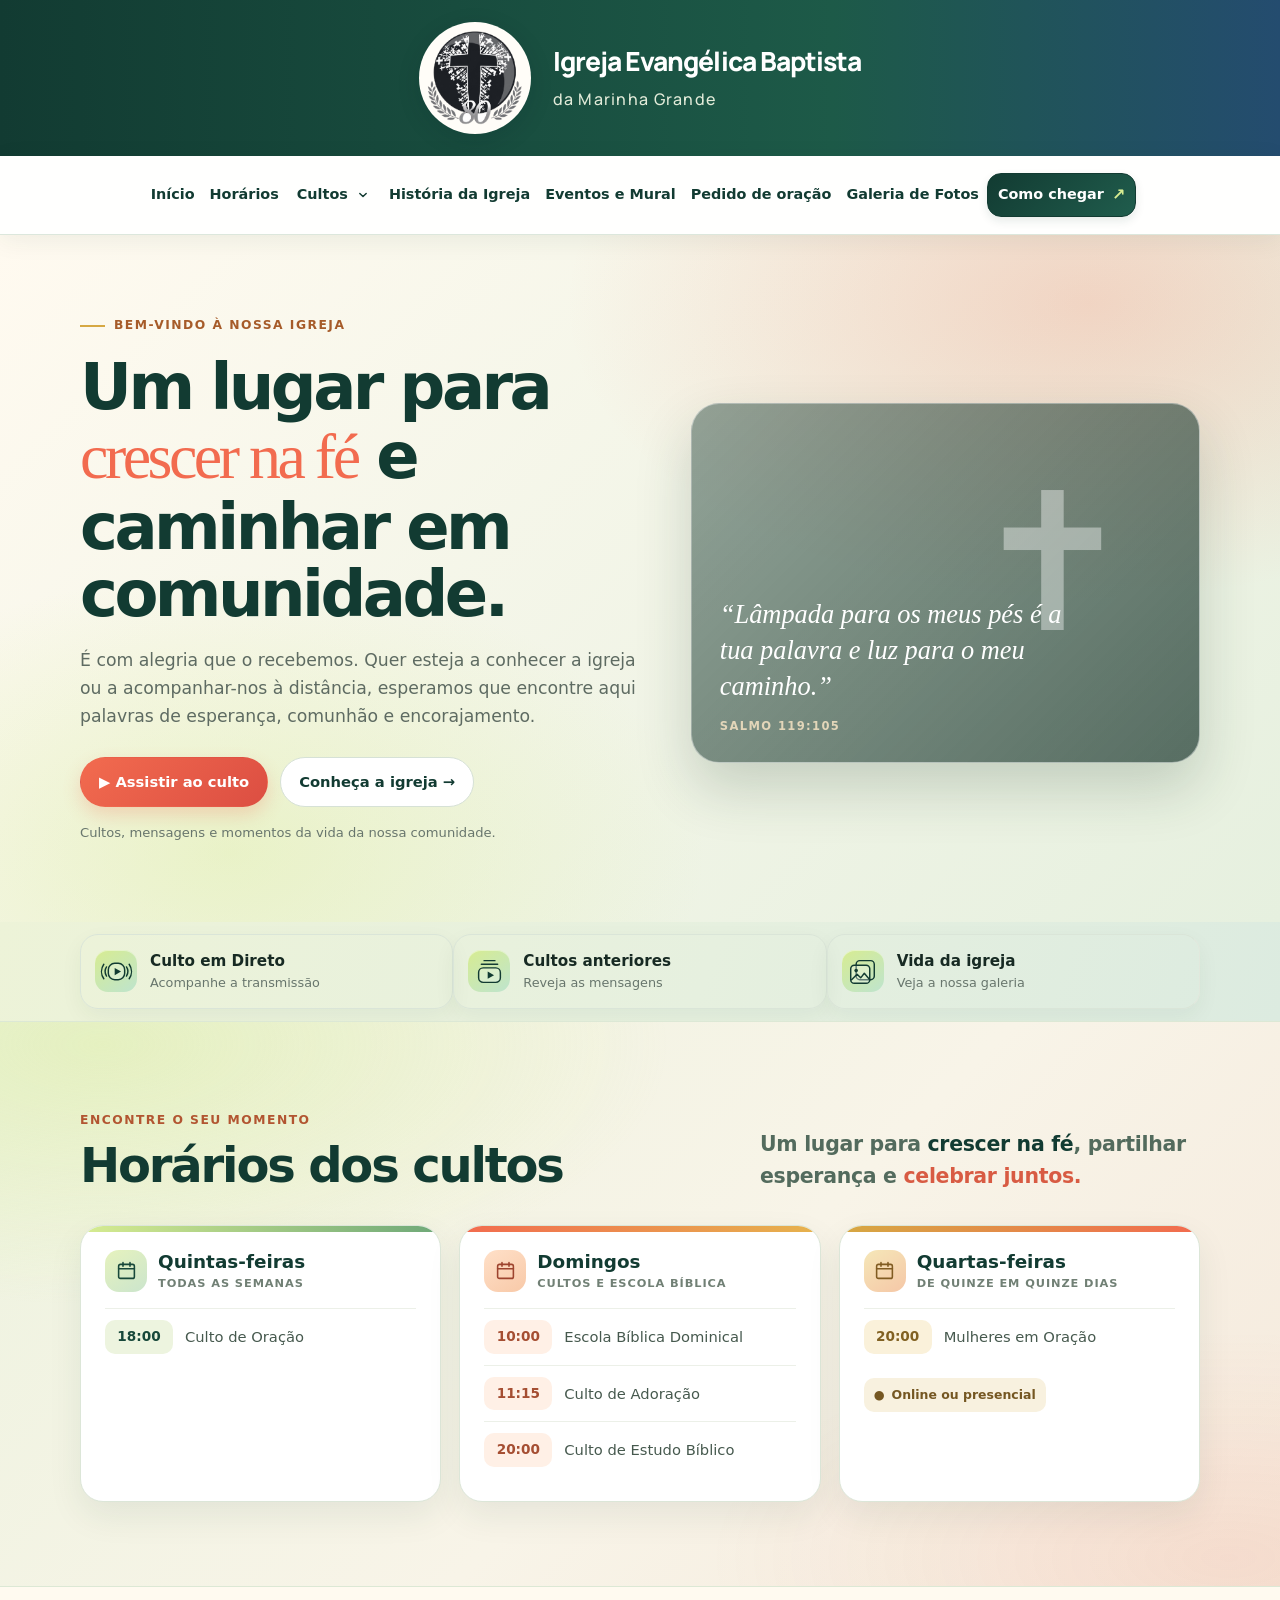
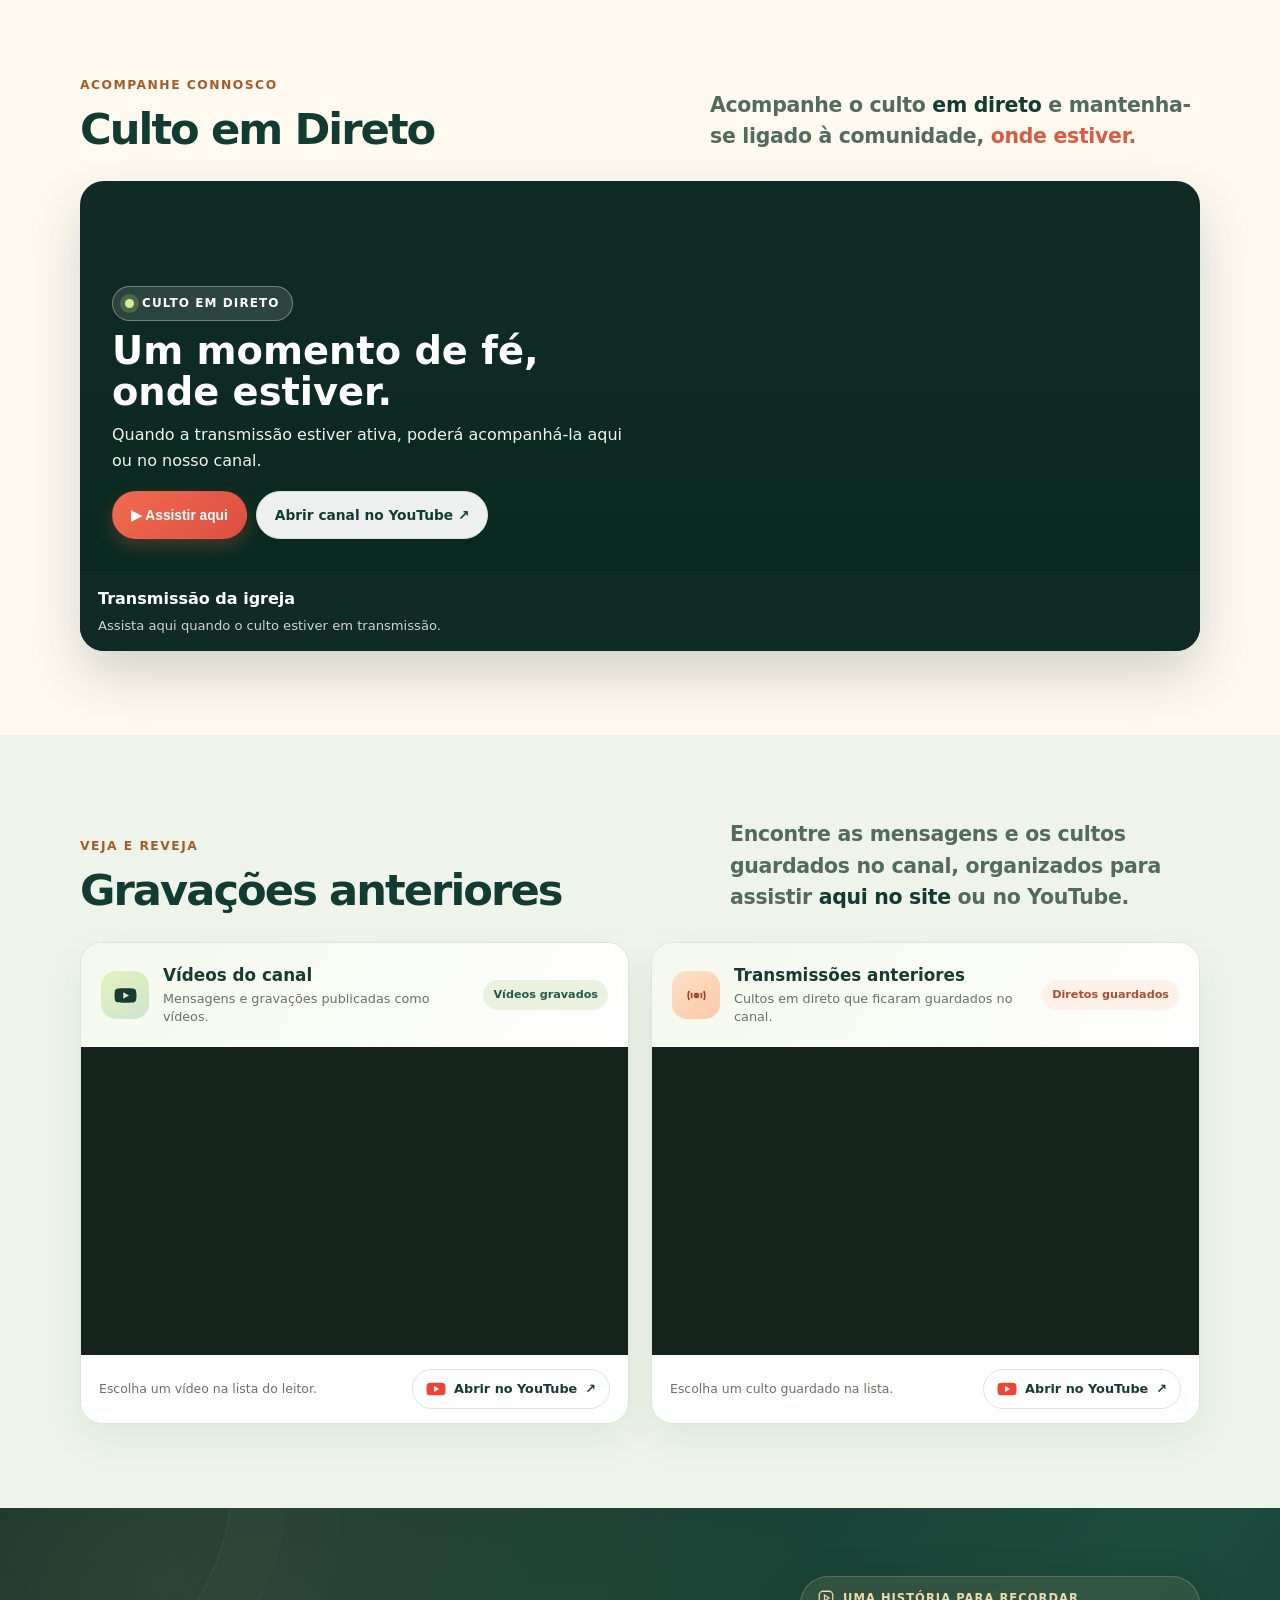
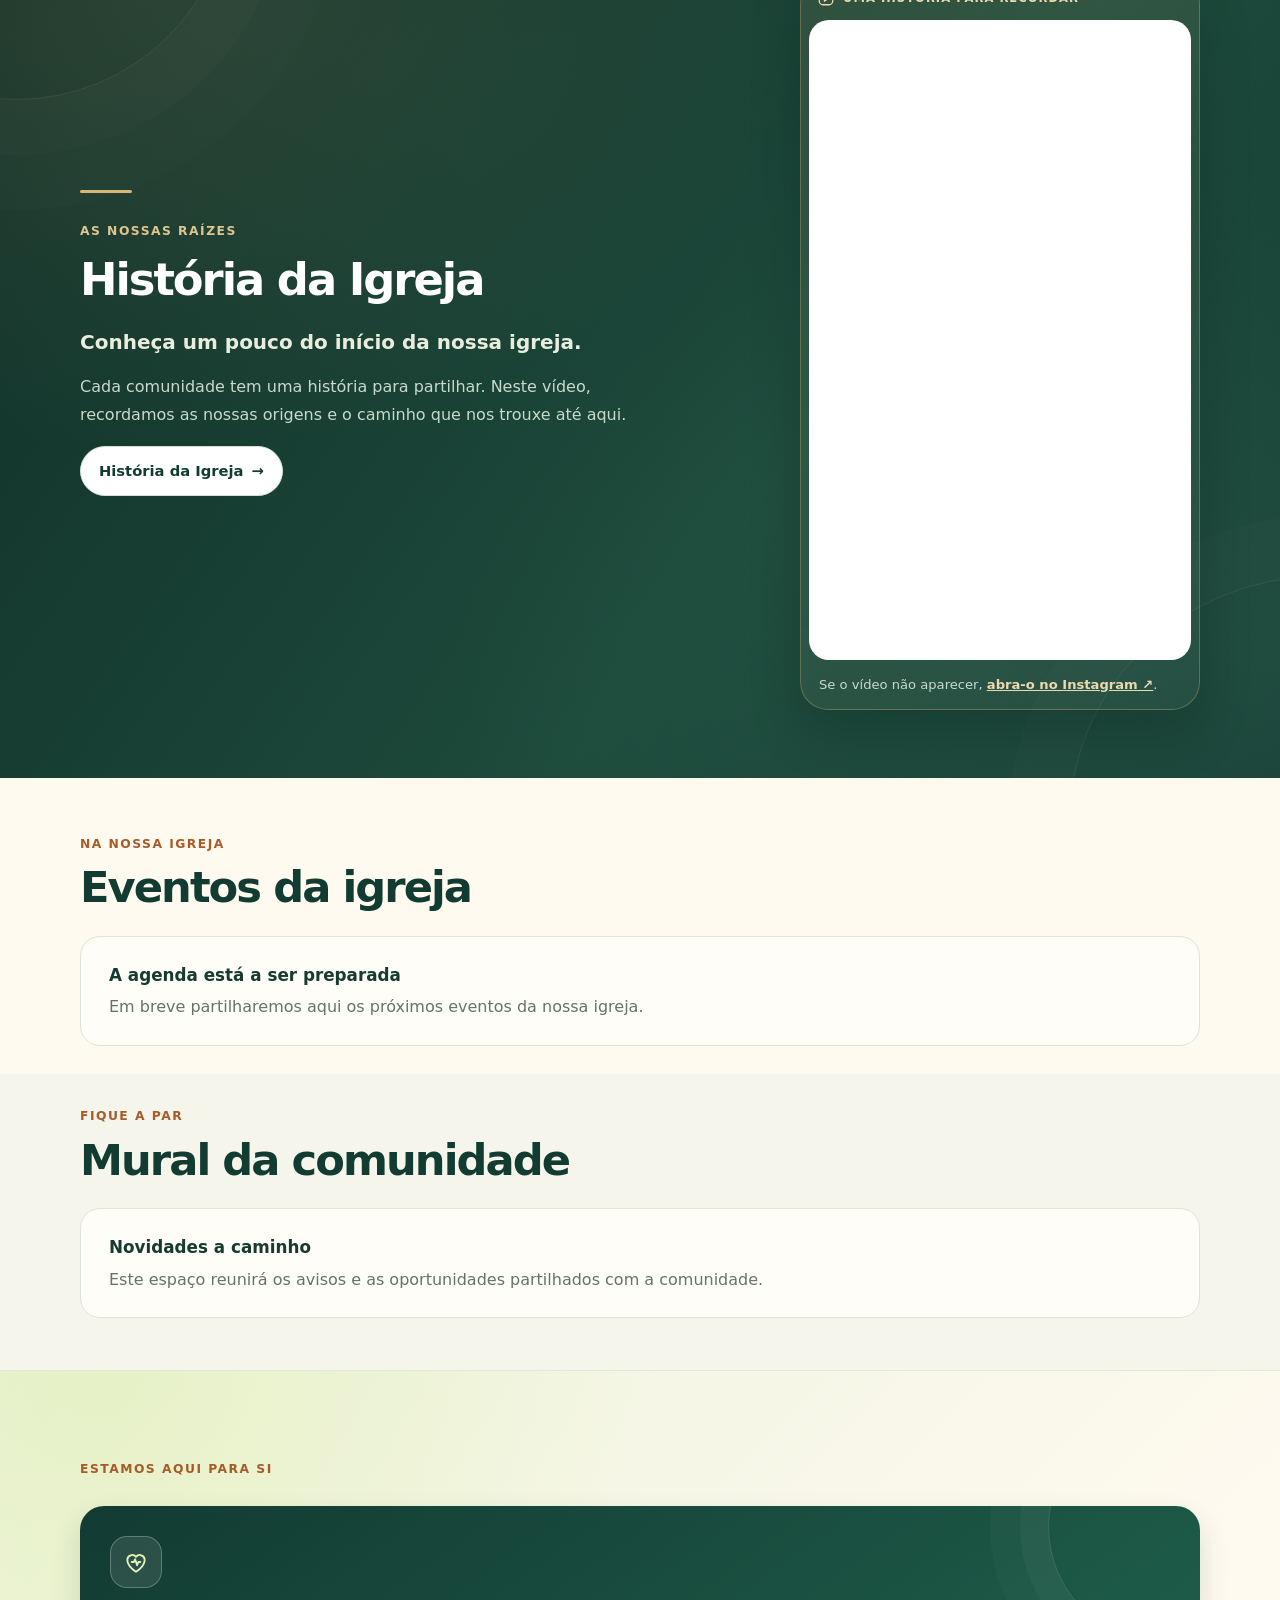
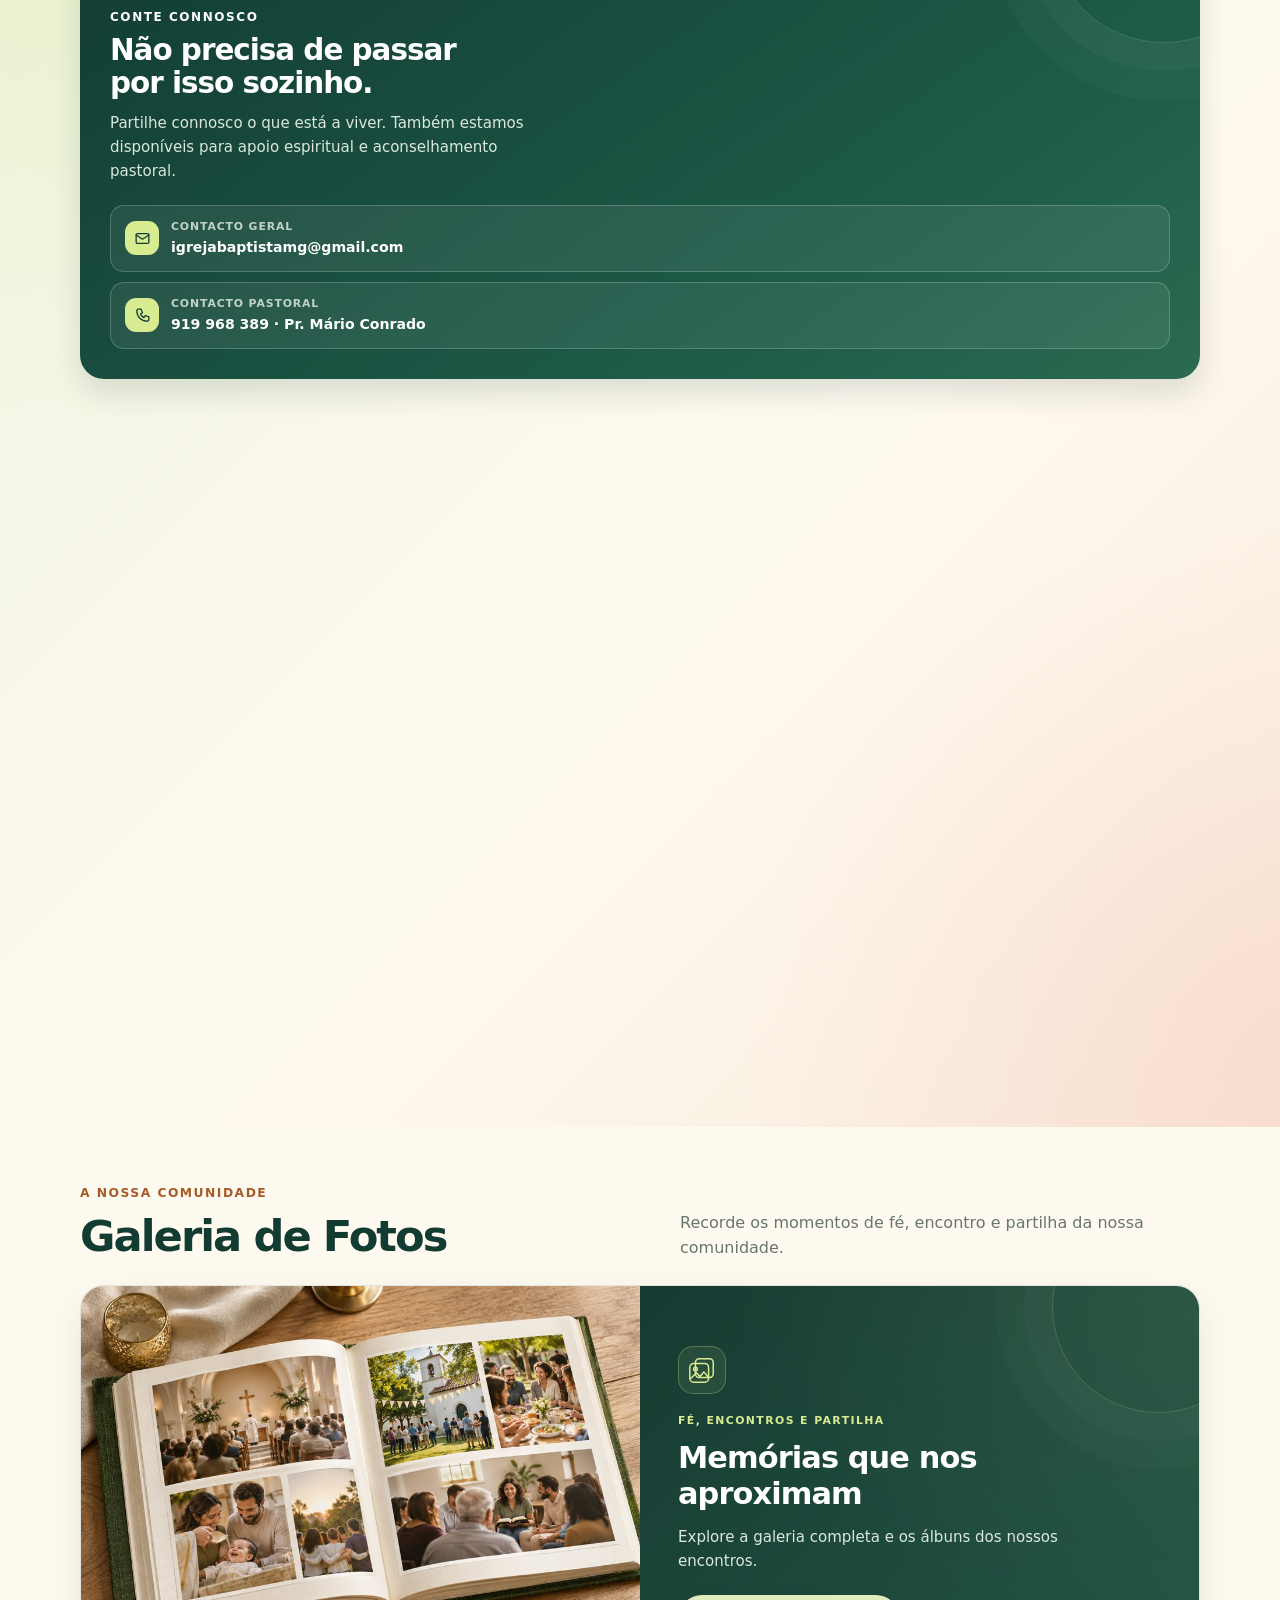
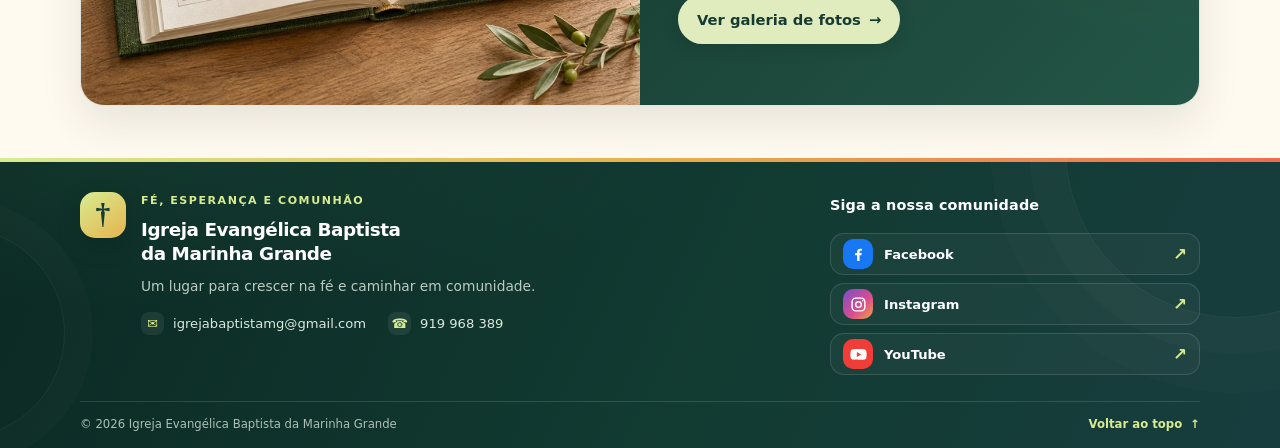
==== commit e9c10b19: "Coloca Cultos antes da história da igreja" ====
--- a/index.html
+++ b/index.html
@@ -340,14 +340,15 @@
 </style></head>
 <body>
 <div class="church-banner"><div class="wrap"><a class="masthead-brand" href="#inicio"><span class="masthead-logo" aria-hidden="true"><img src="[data-uri]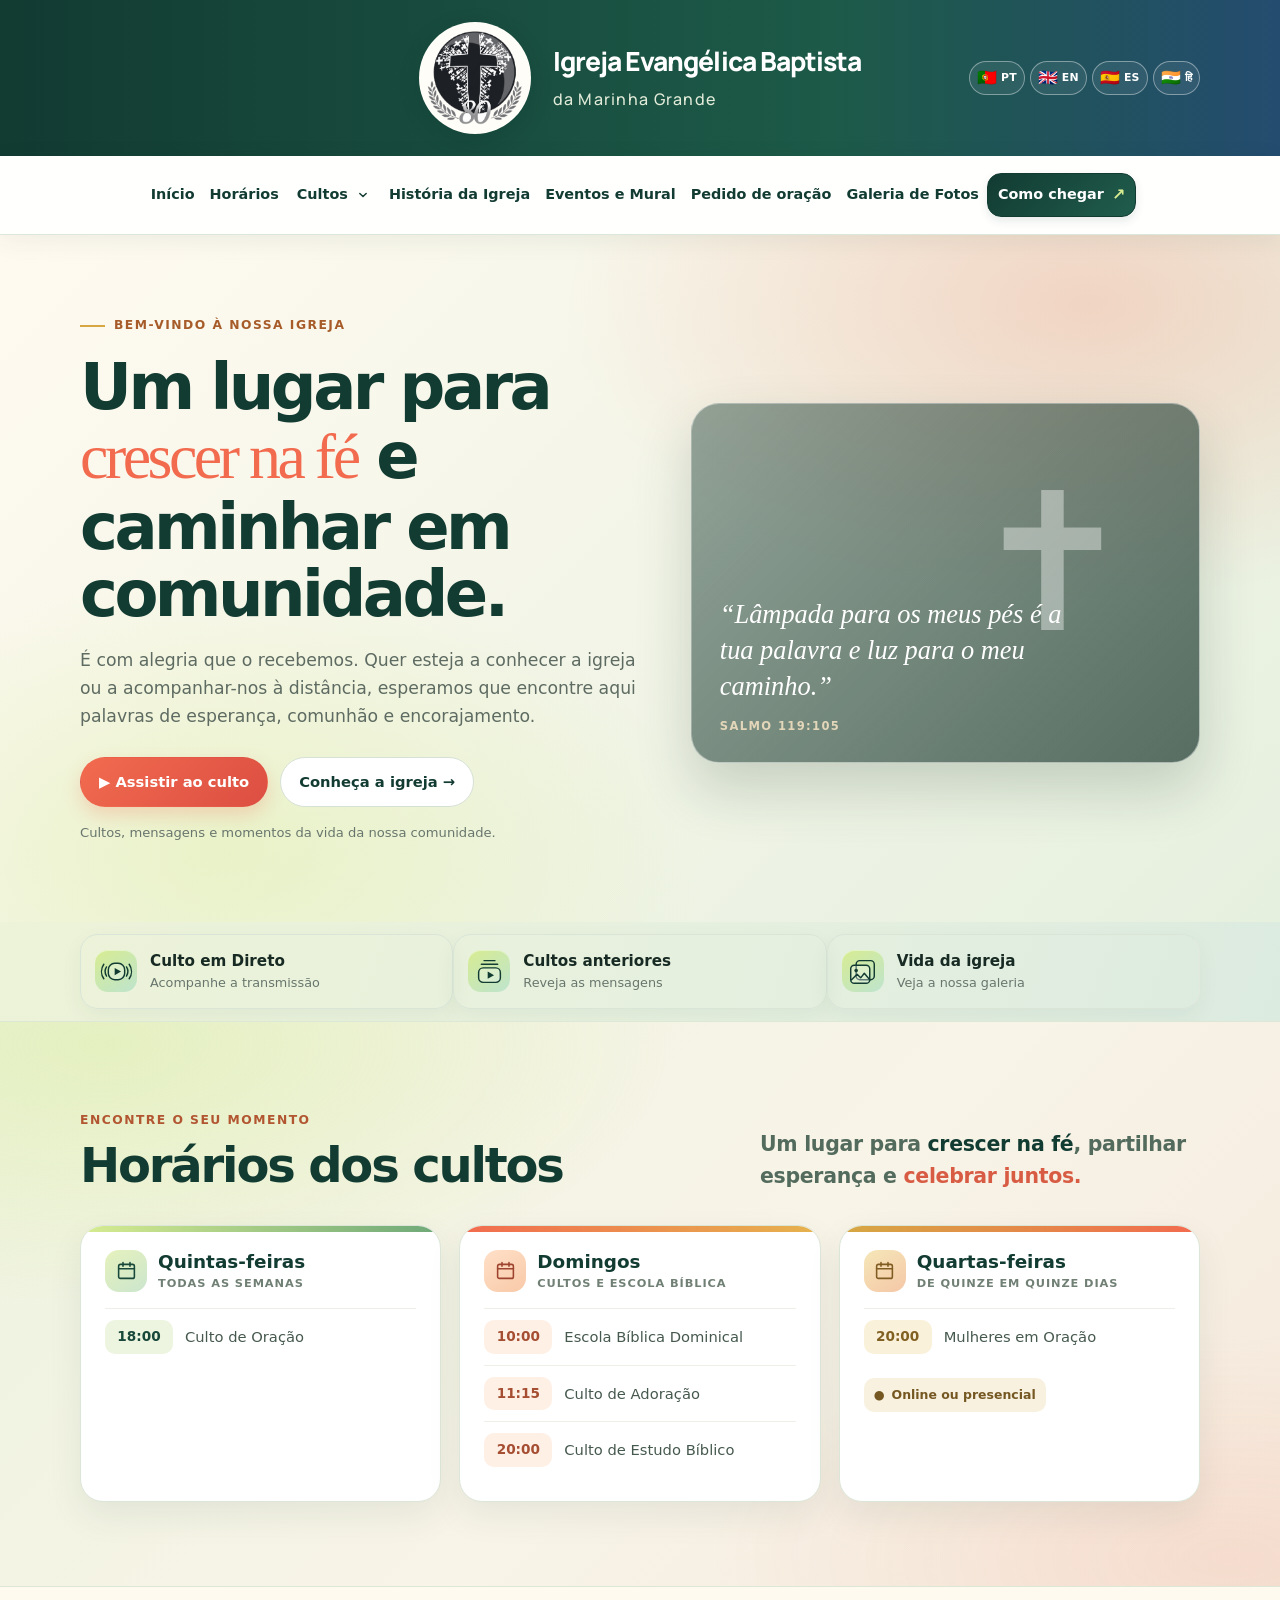
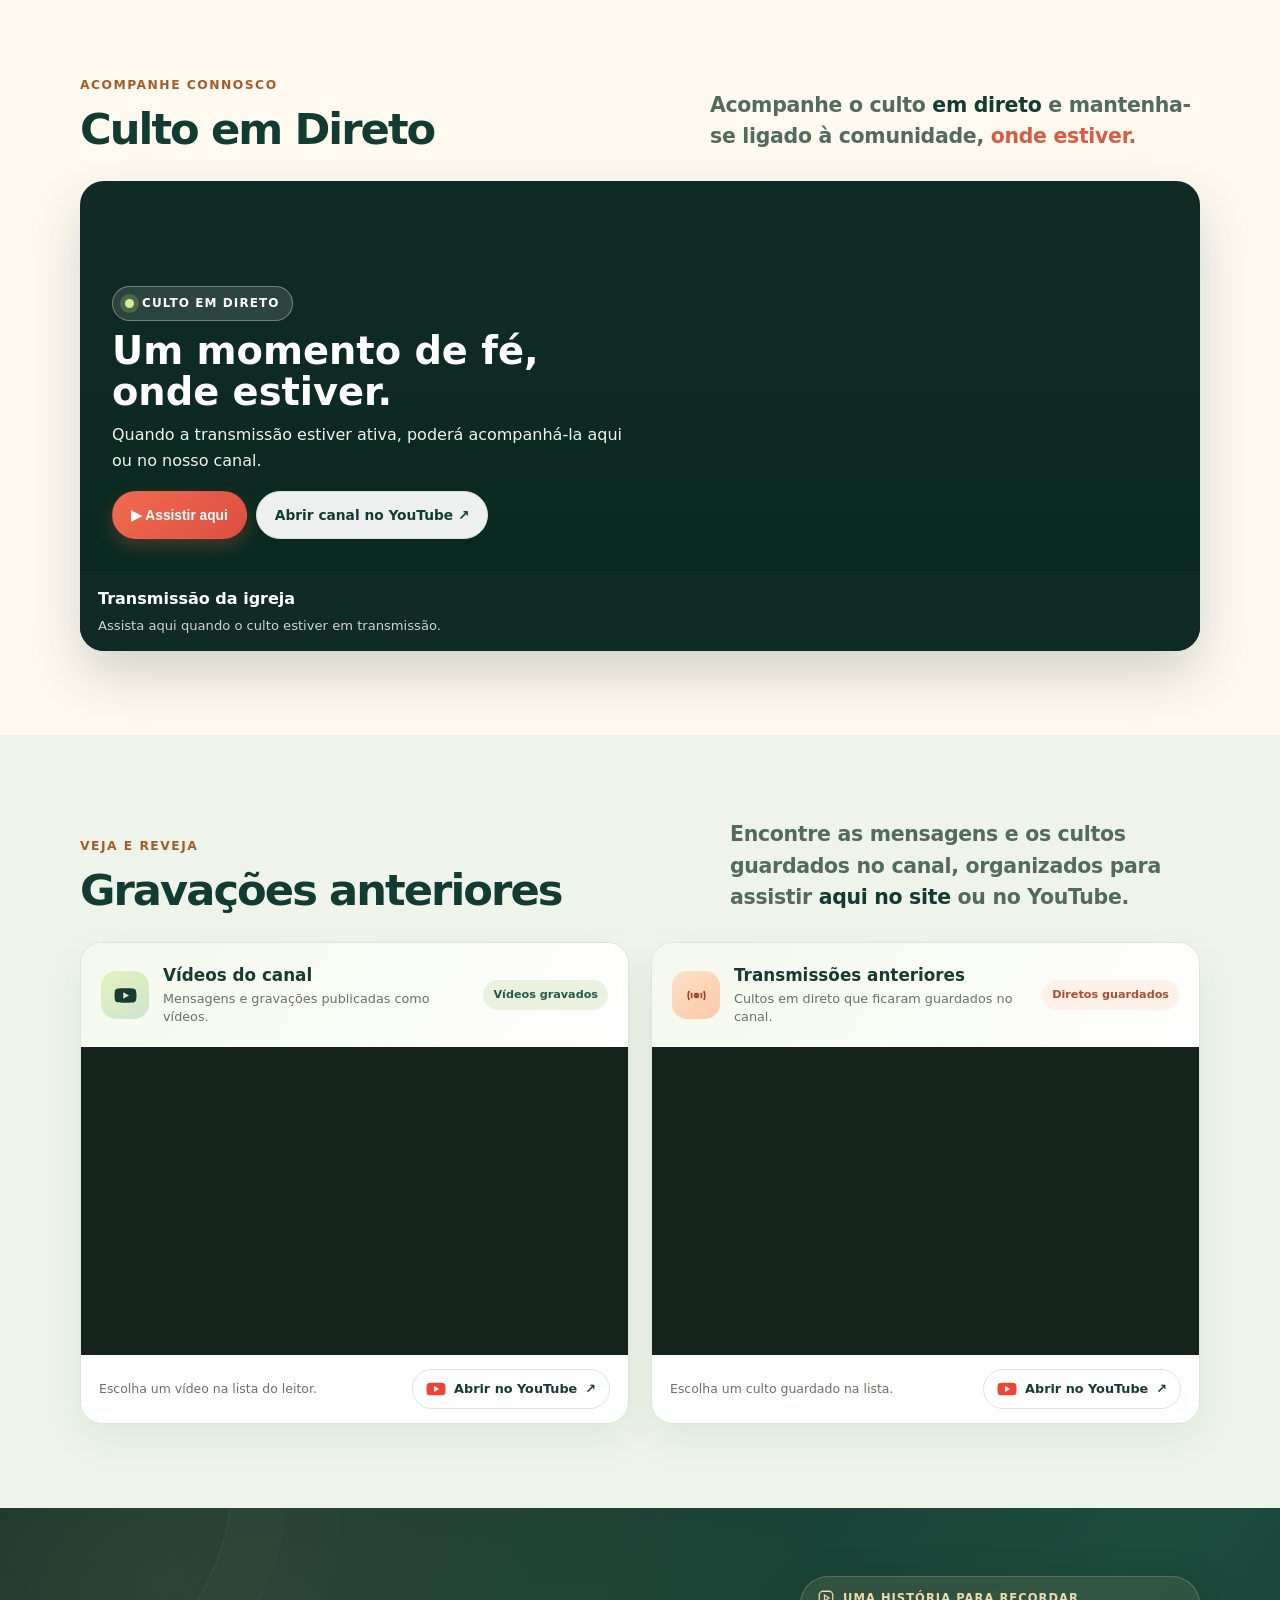
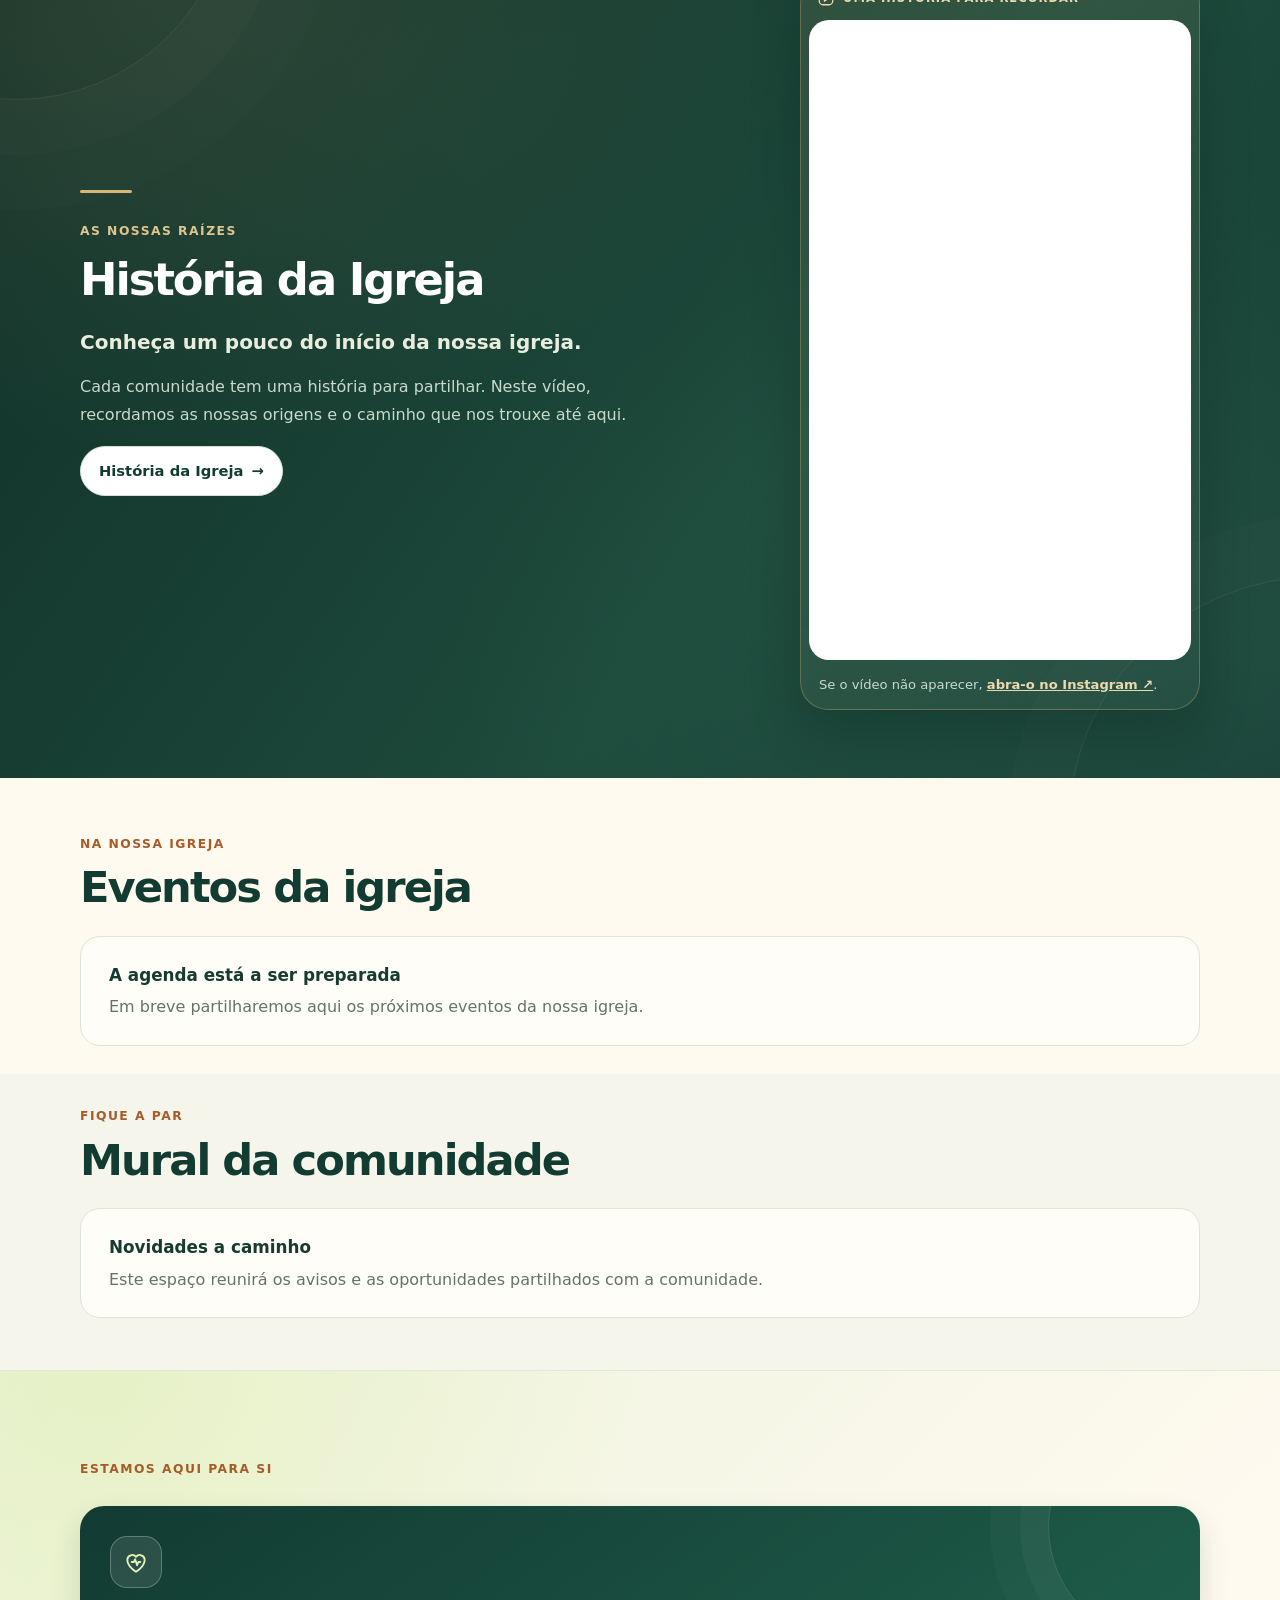
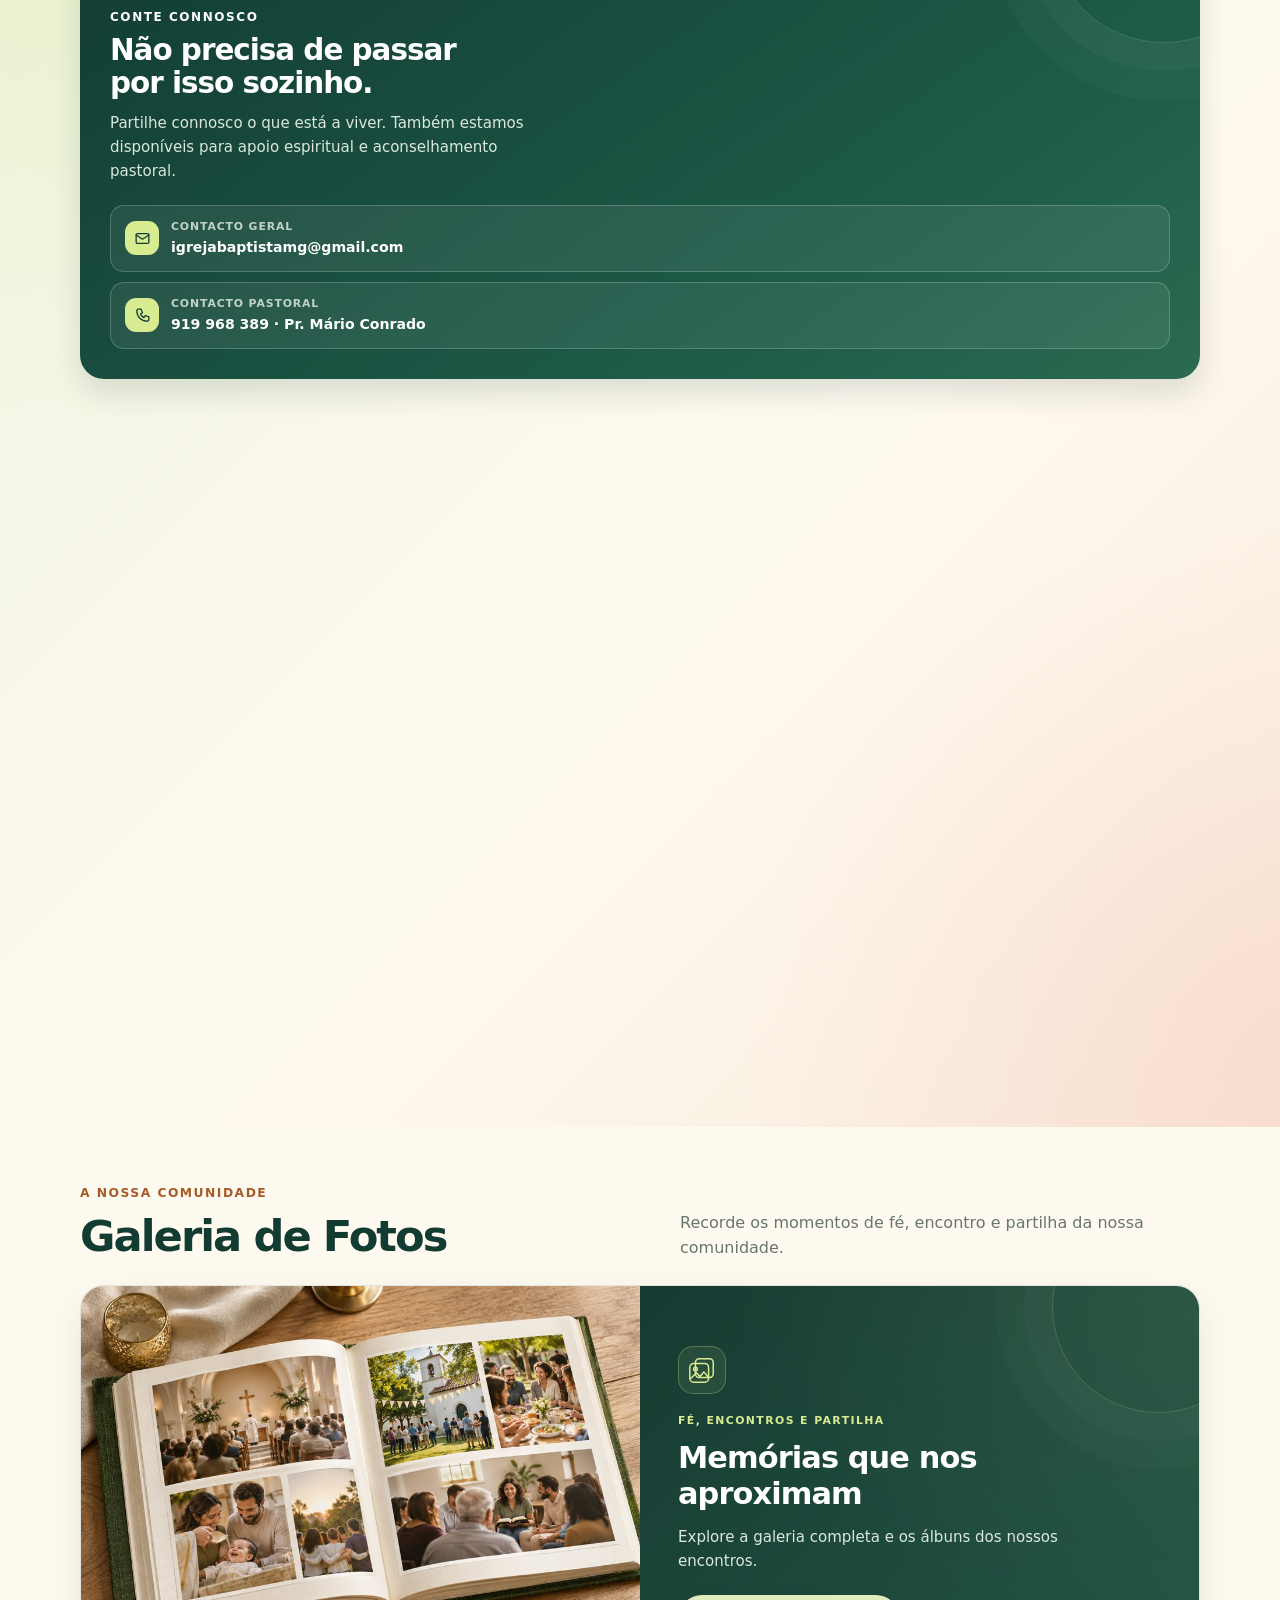
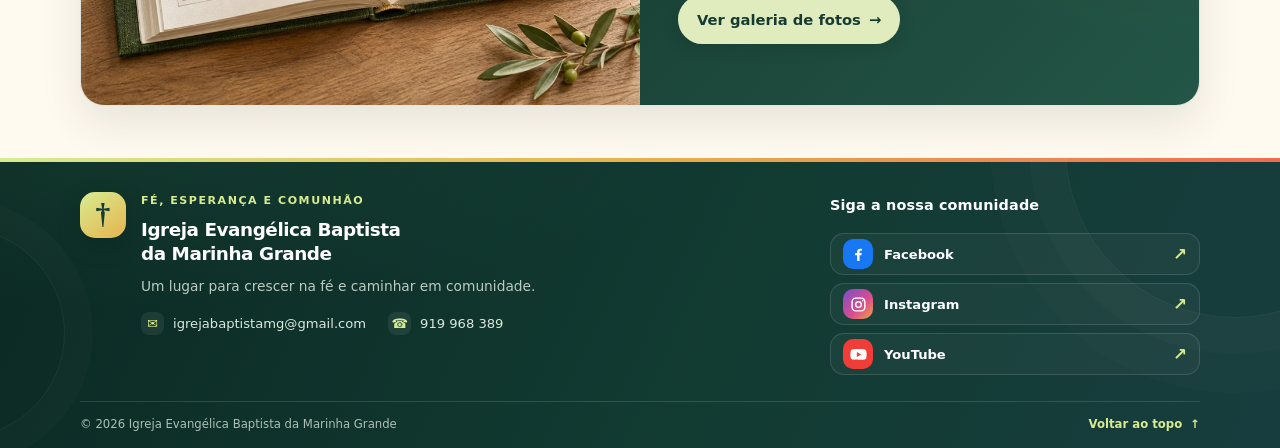
==== commit dd01ad97: "Adiciona seletor de idiomas à página inicial" ====
--- a/index.html
+++ b/index.html
@@ -337,9 +337,21 @@
 header .wrap.nav{width:min(1120px,calc(100% - 40px));justify-content:center}
 @media(min-width:1101px){header .links{justify-content:center}}
 @media(max-width:1100px){header .wrap.nav{justify-content:flex-start}}
+</style><link rel="preconnect" href="https://fonts.googleapis.com"><link rel="preconnect" href="https://fonts.gstatic.com" crossorigin><link href="https://fonts.googleapis.com/css2?family=Noto+Sans+Devanagari:wght@400;500;600;700;800&display=swap" rel="stylesheet"><style>
+.language-switcher{display:flex;align-items:center;gap:5px;z-index:5}
+.language-switcher button{display:inline-flex;align-items:center;justify-content:center;gap:4px;min-width:42px;min-height:34px;padding:4px 7px;border:1px solid #ffffff65;border-radius:999px;background:#ffffff12;color:#fff;font:700 .68rem/1 system-ui,sans-serif;cursor:pointer;transition:background .18s,color .18s,transform .18s}
+.language-switcher button:hover,.language-switcher button:focus-visible{background:#ffffff26;transform:translateY(-1px);outline:2px solid #e7d39c;outline-offset:2px}
+.language-switcher button.is-active{background:#f0e2b6;border-color:#f0e2b6;color:#173b32}
+.language-flag{font-size:1rem;line-height:1}.language-code{letter-spacing:.025em}
+html[lang=hi] body,html[lang=hi] button,html[lang=hi] input,html[lang=hi] textarea{font-family:"Noto Sans Devanagari","Nirmala UI","Mangal",system-ui,sans-serif}
+.church-banner .wrap{position:relative}
+.church-banner .language-switcher{position:absolute;right:0;top:50%;transform:translateY(-50%)}
+.history-header .nav{position:relative}
+.history-header .language-switcher{position:absolute;right:0;top:50%;transform:translateY(-50%)}
+@media(max-width:760px){.church-banner .wrap{padding-top:52px;min-height:190px}.church-banner .language-switcher{top:10px;right:0;transform:none}.history-header .nav{min-height:150px;padding-top:40px}.history-header .language-switcher{top:8px;right:0;transform:none}}
 </style></head>
 <body>
-<div class="church-banner"><div class="wrap"><a class="masthead-brand" href="#inicio"><span class="masthead-logo" aria-hidden="true"><img src="[data-uri]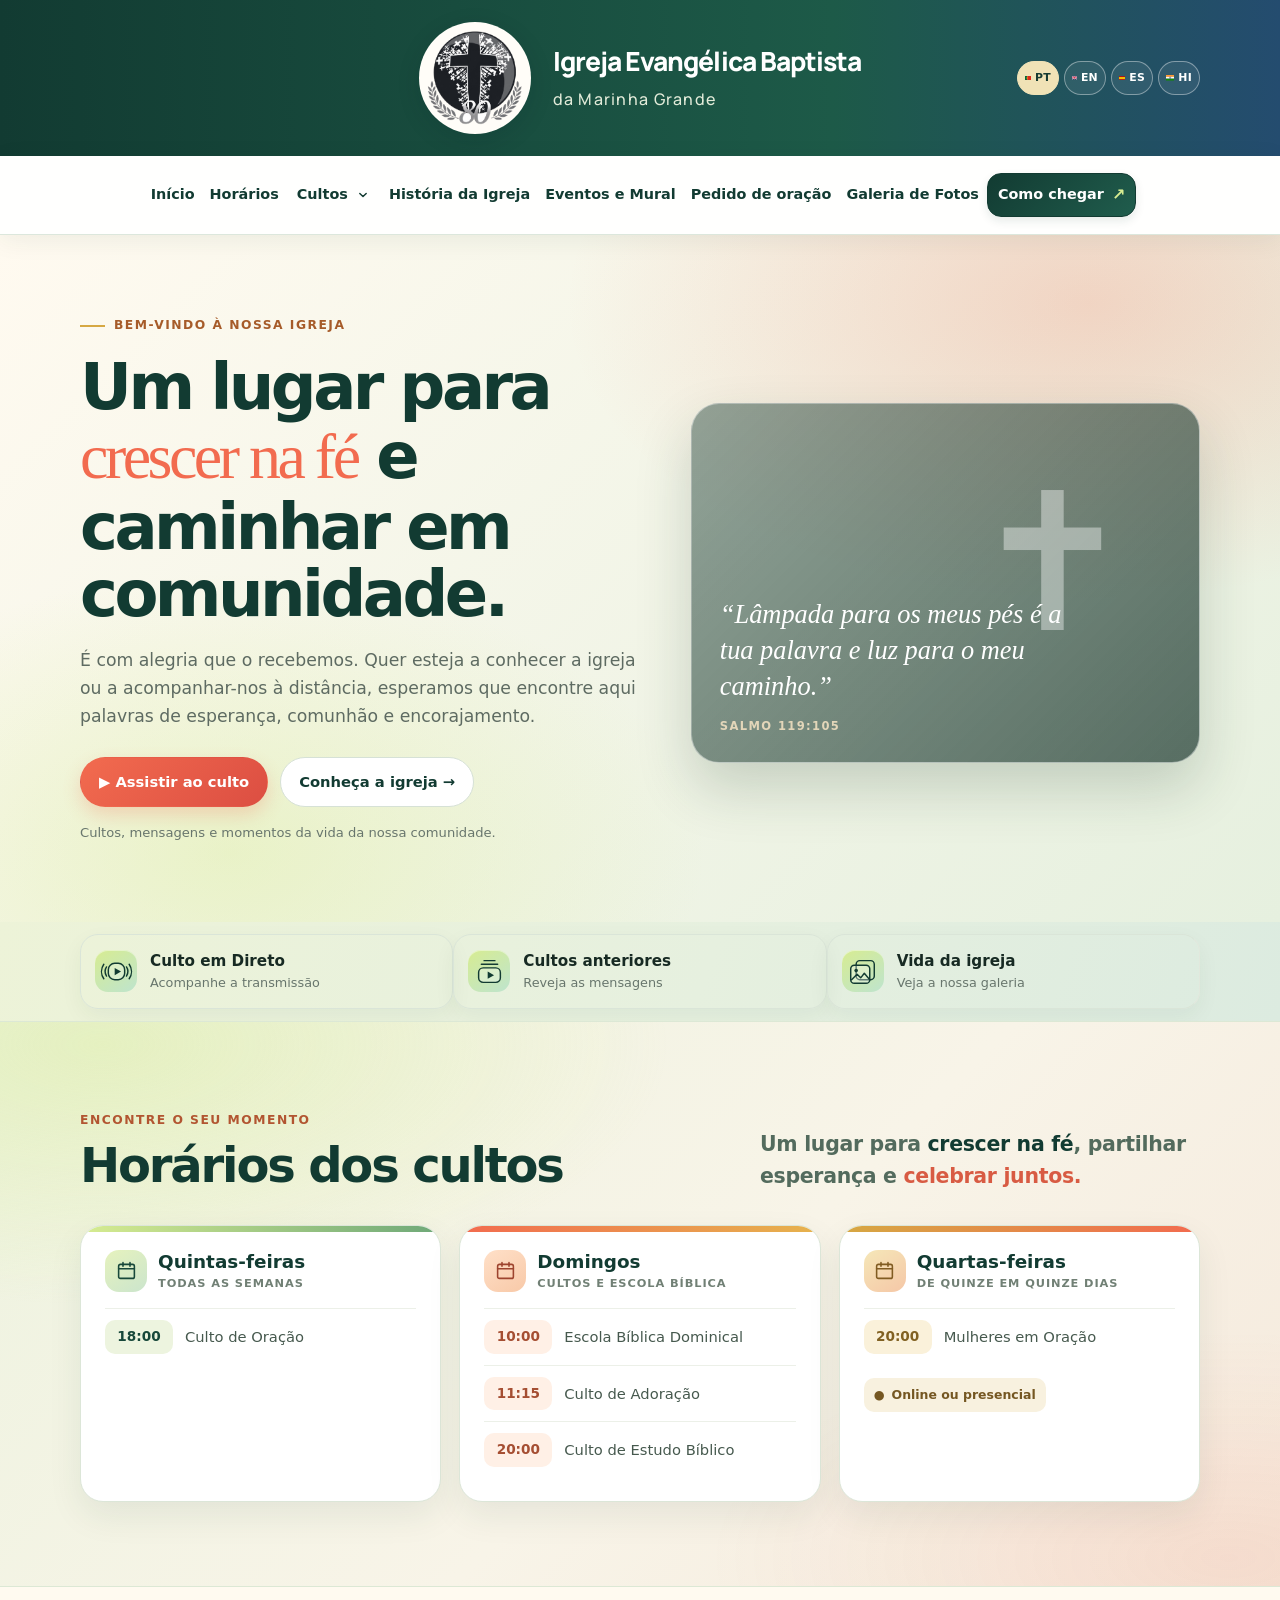
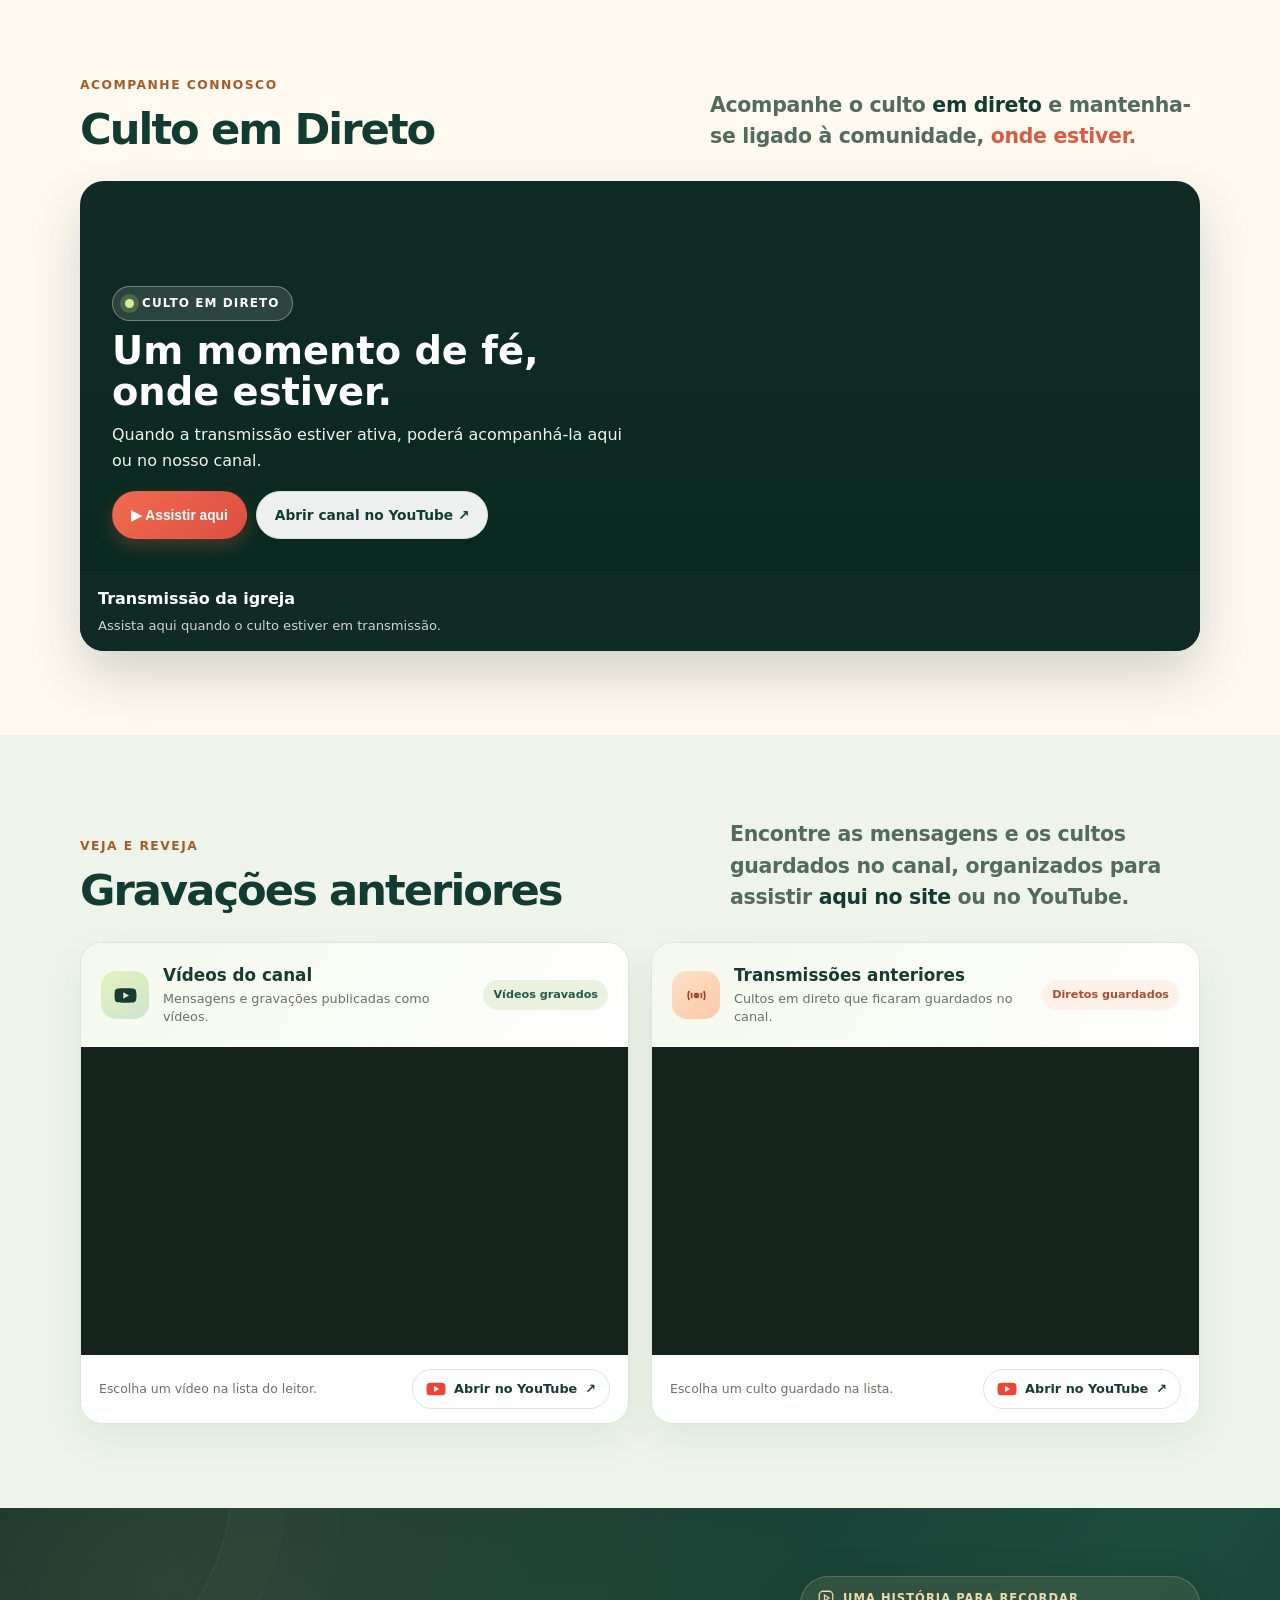
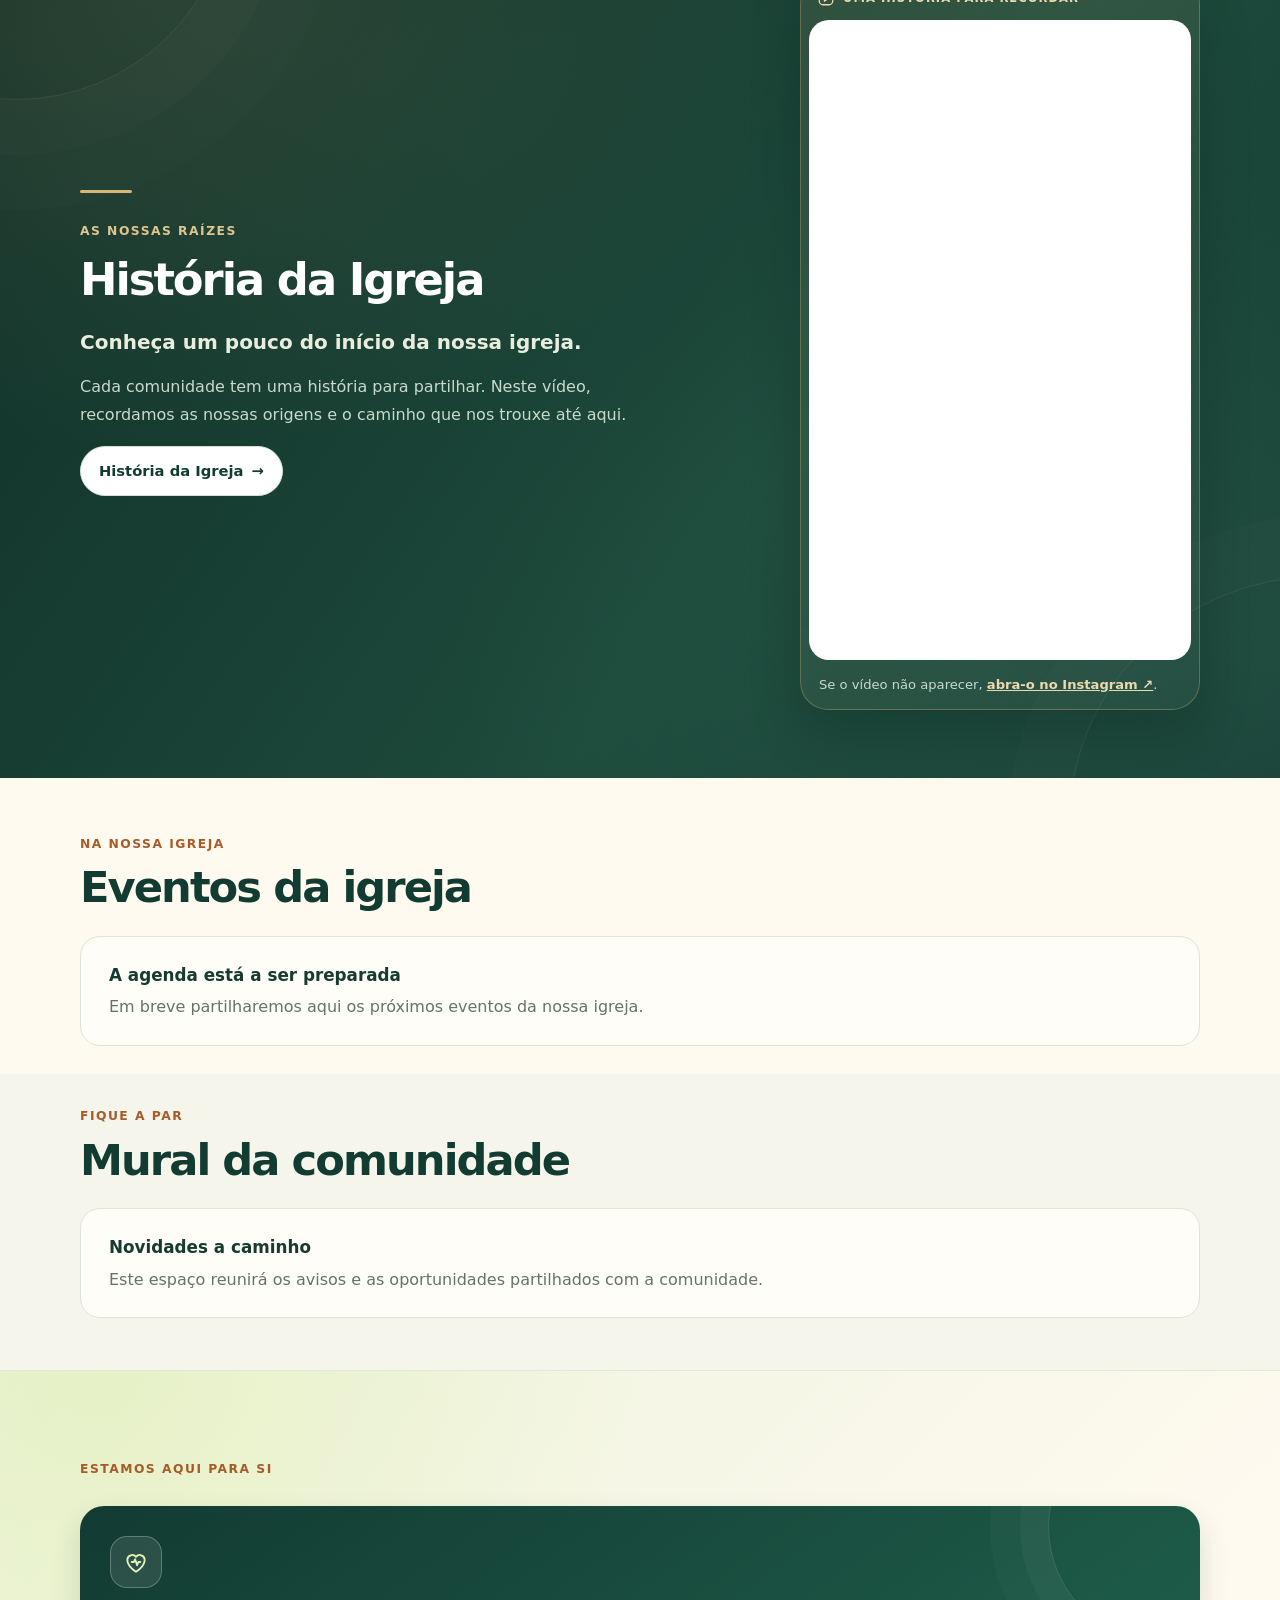
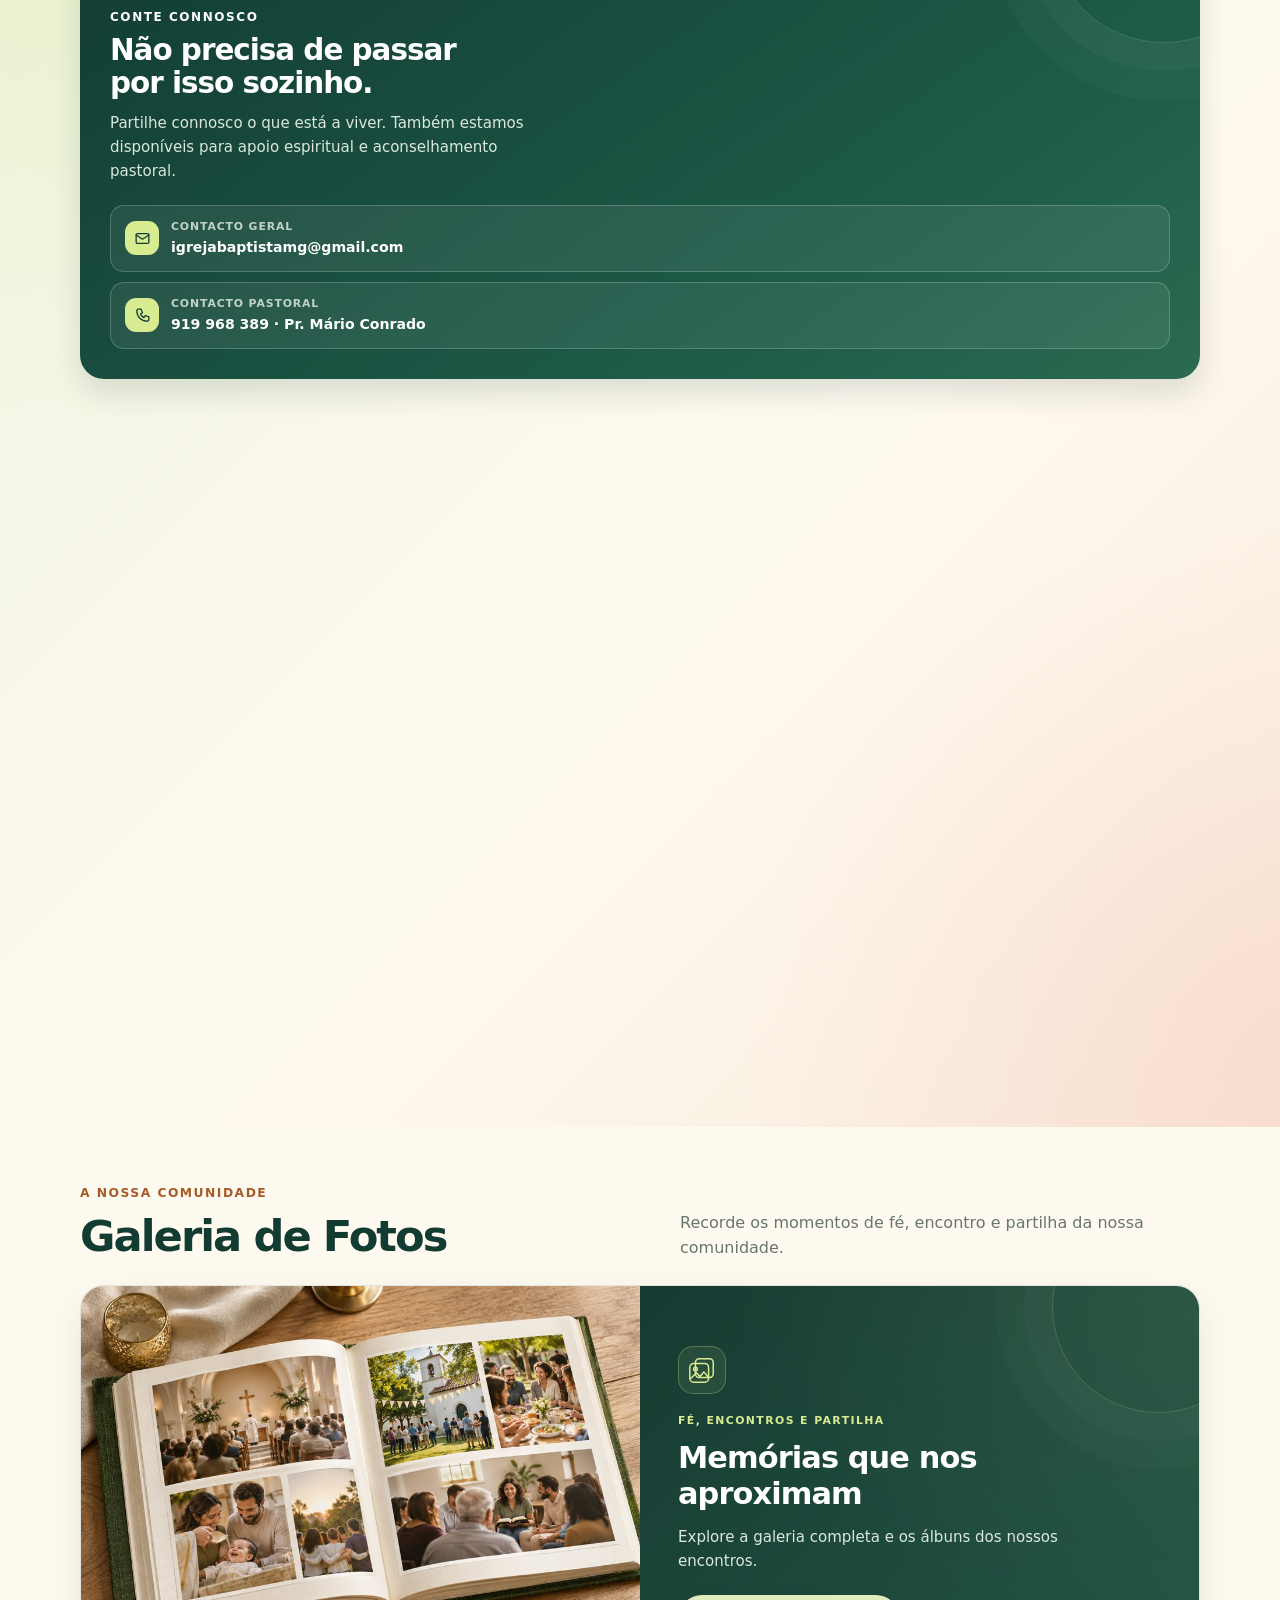
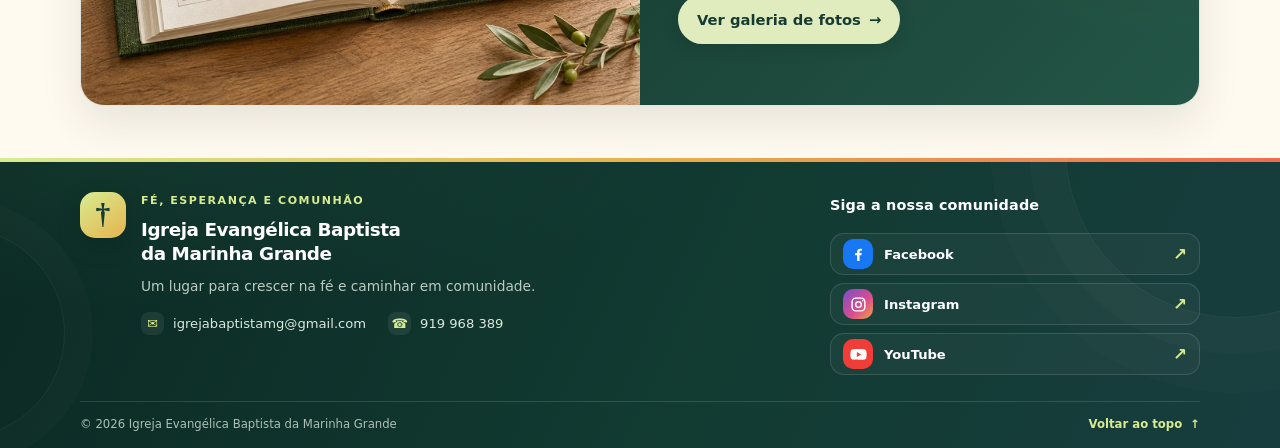
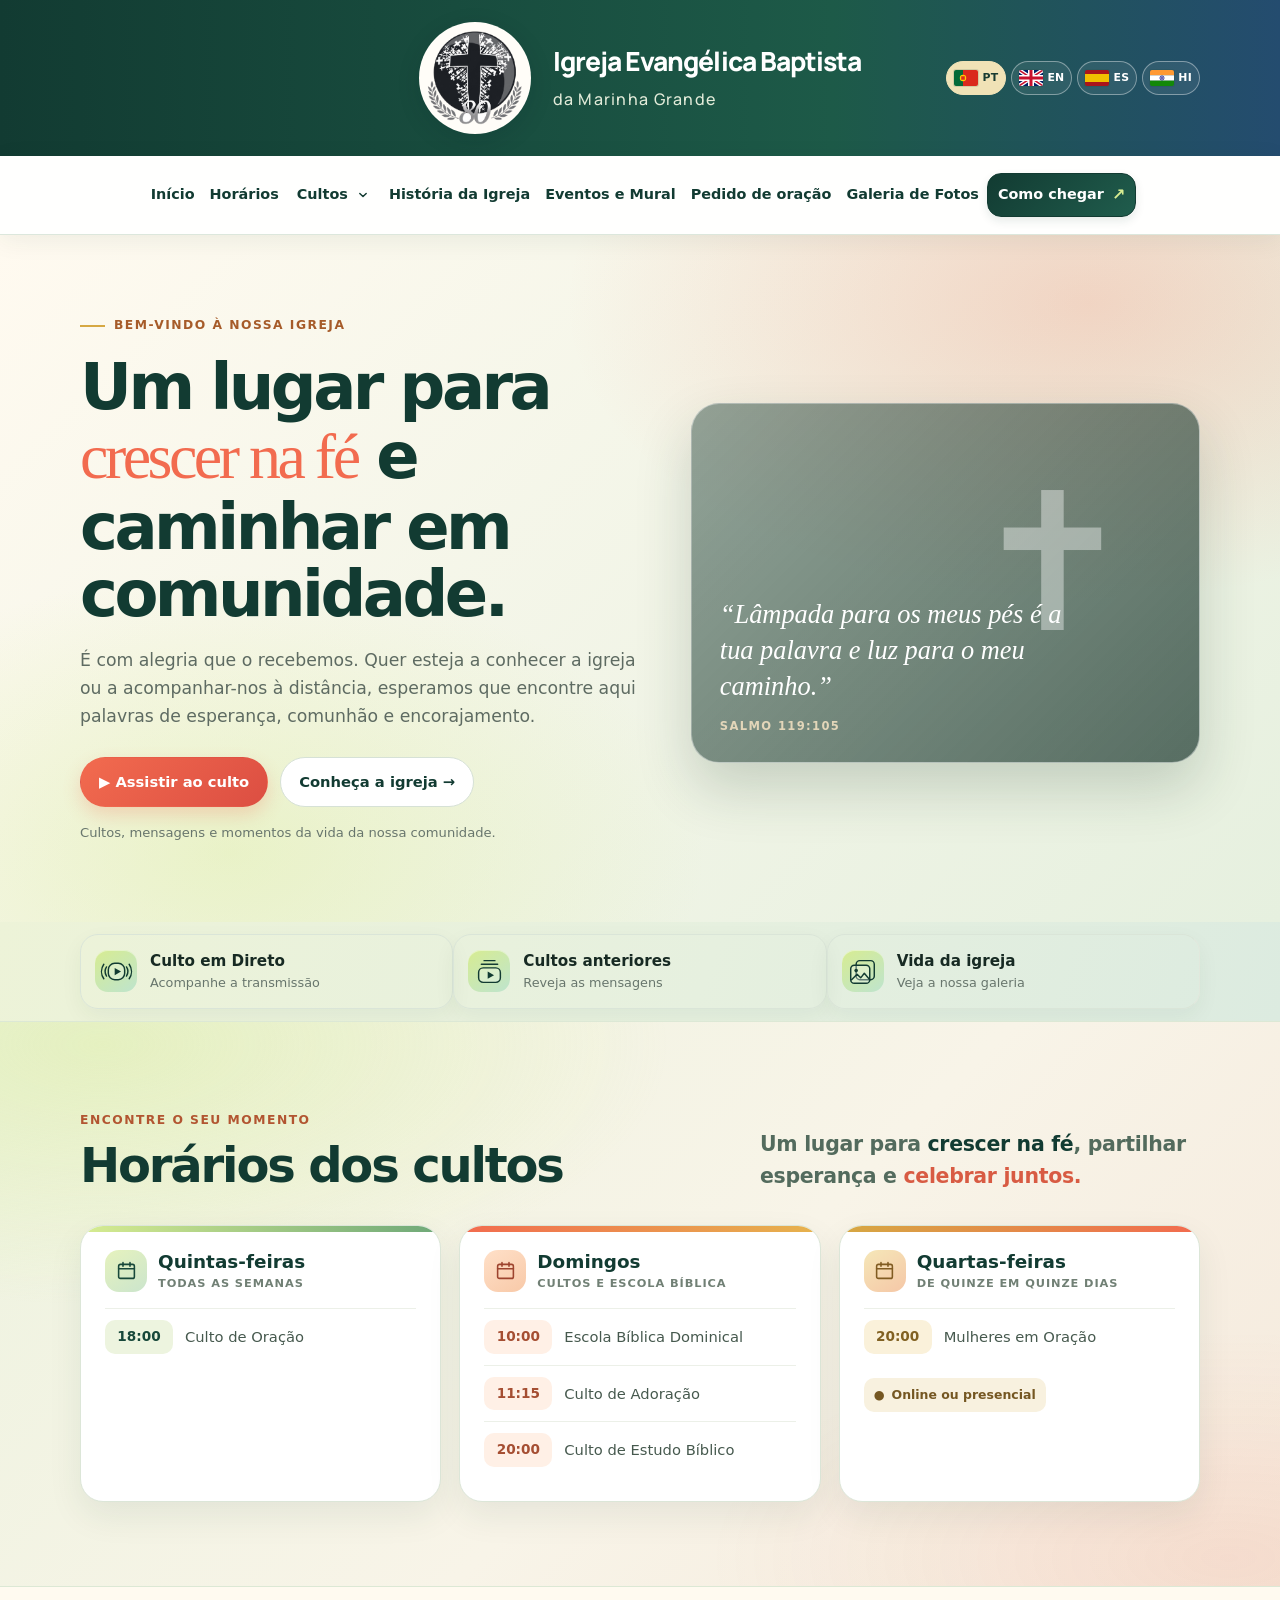
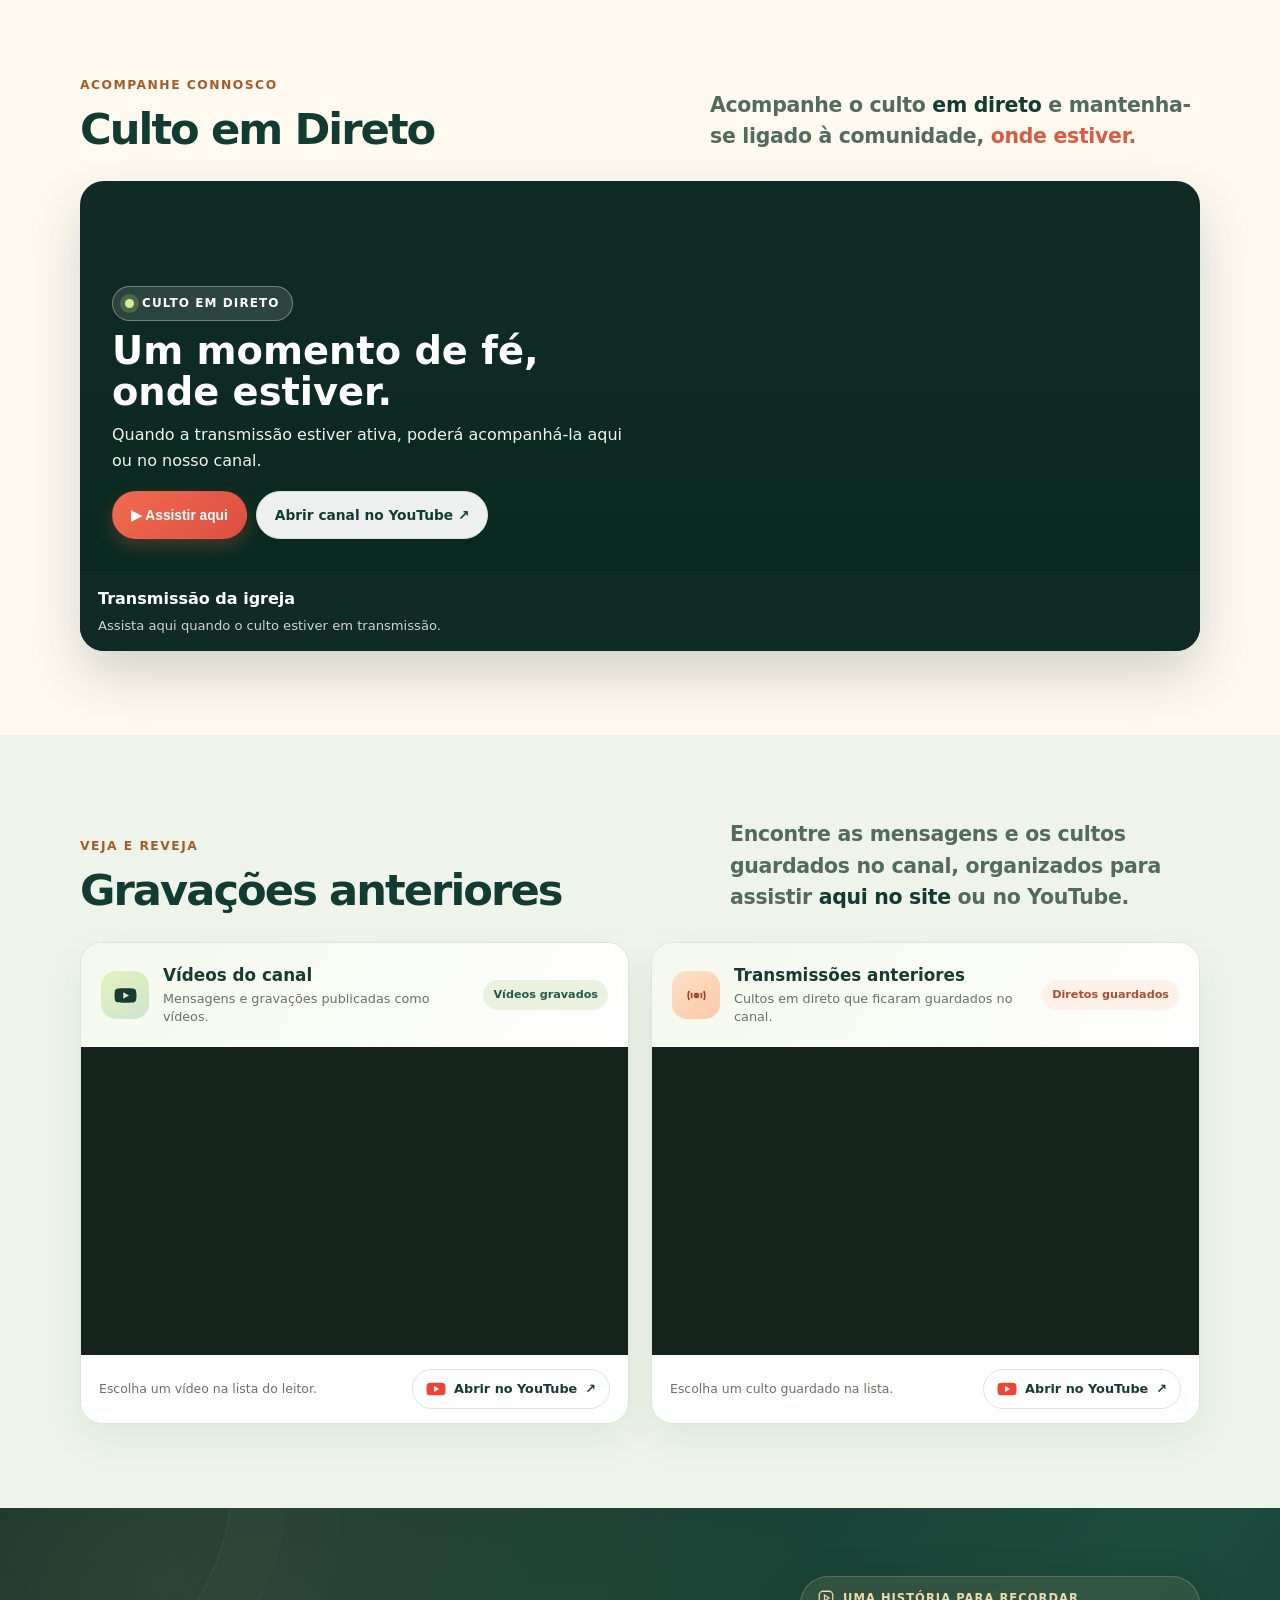
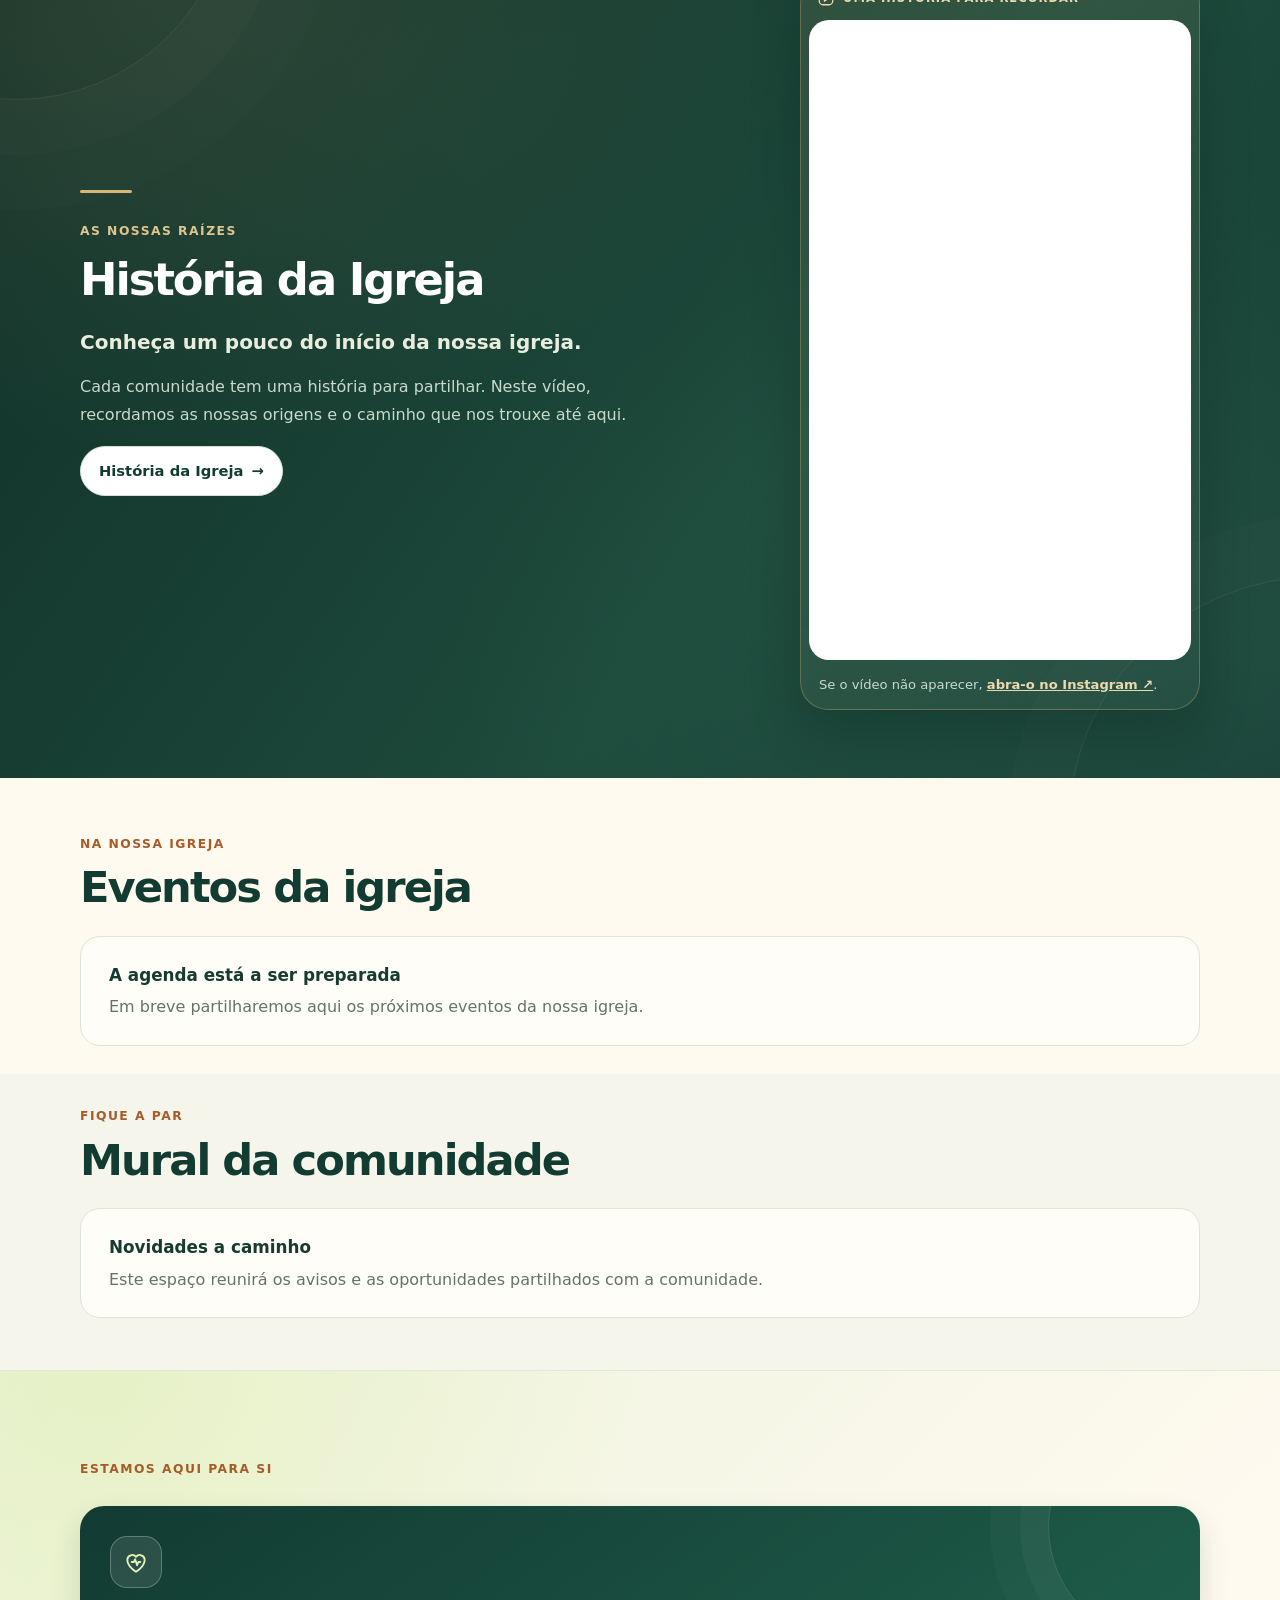
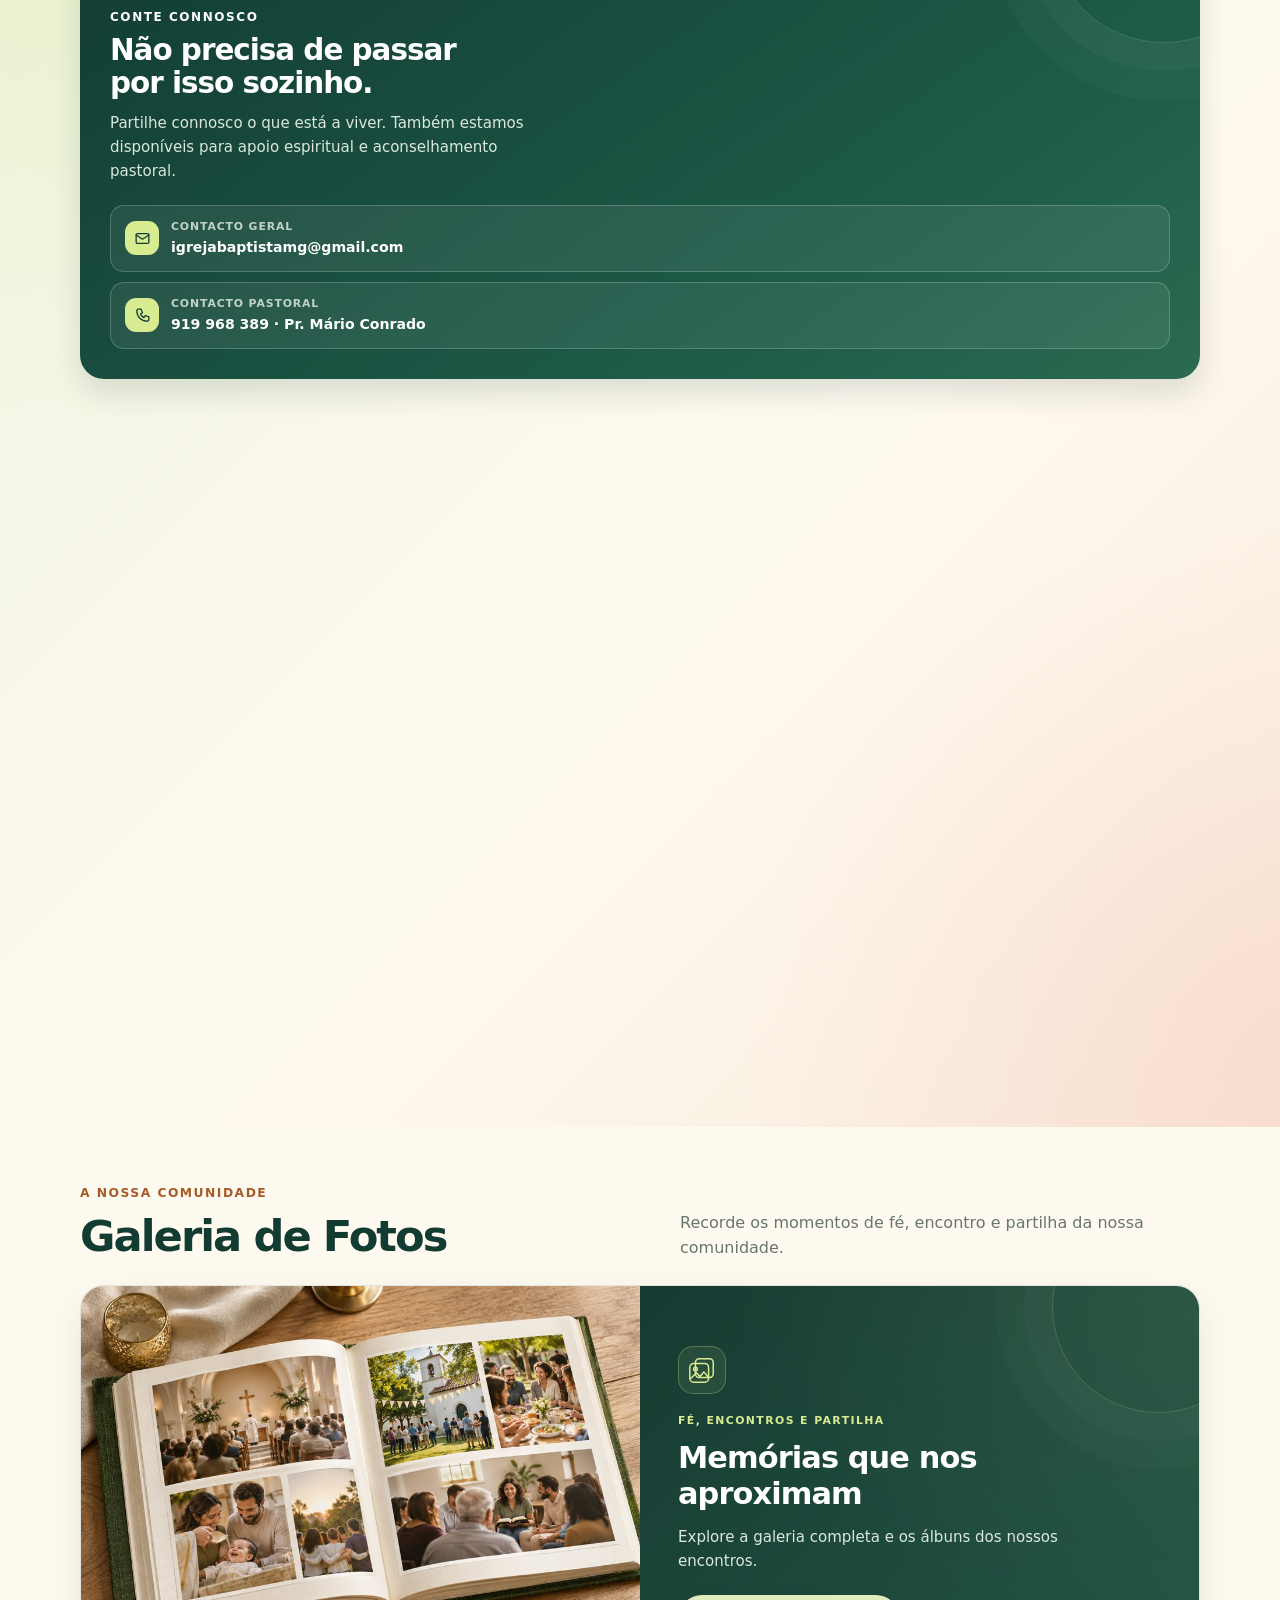
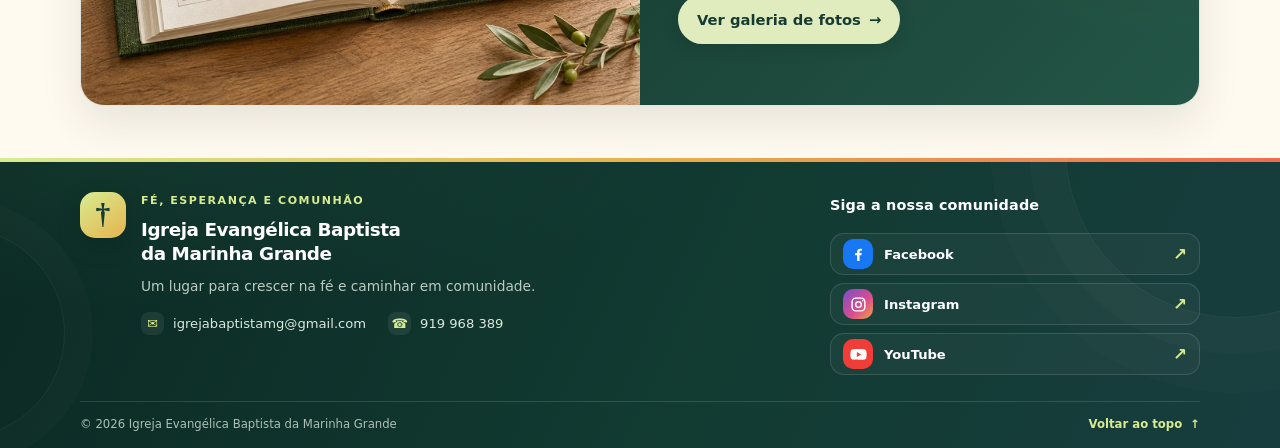
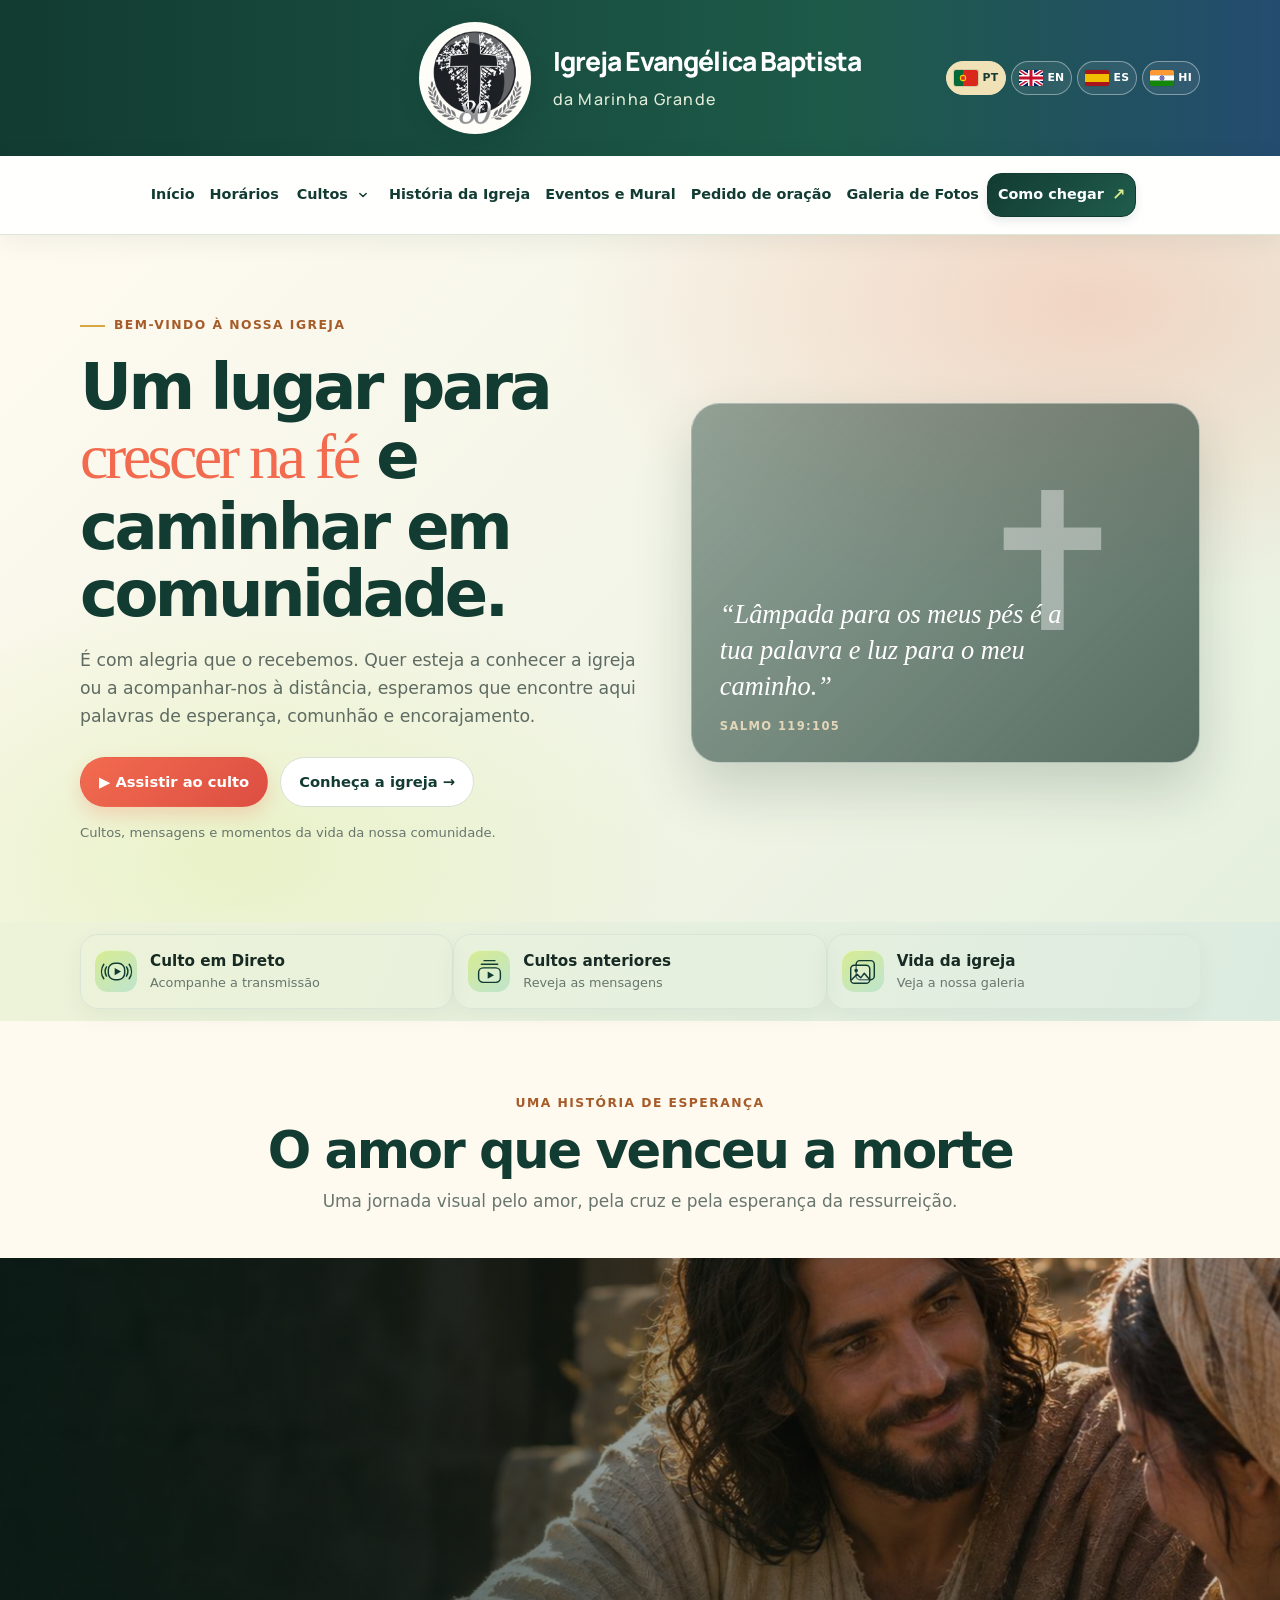
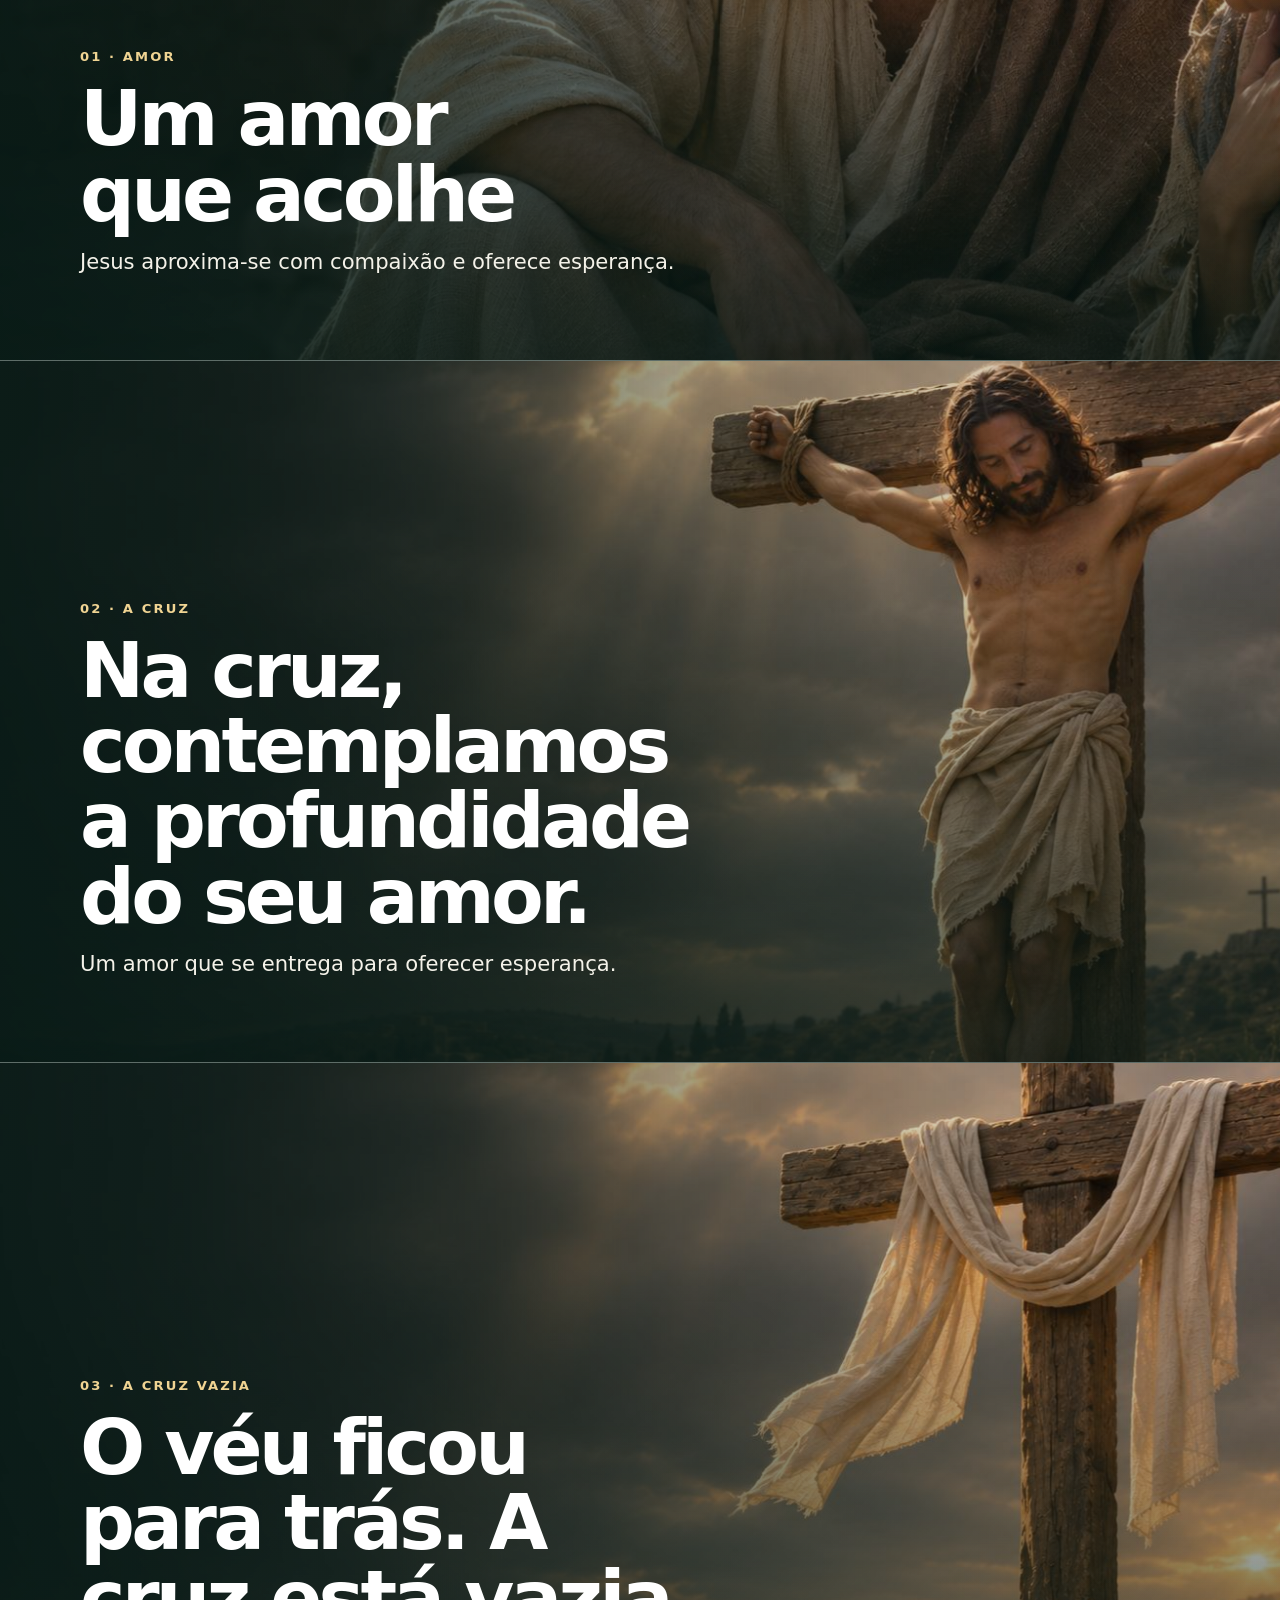
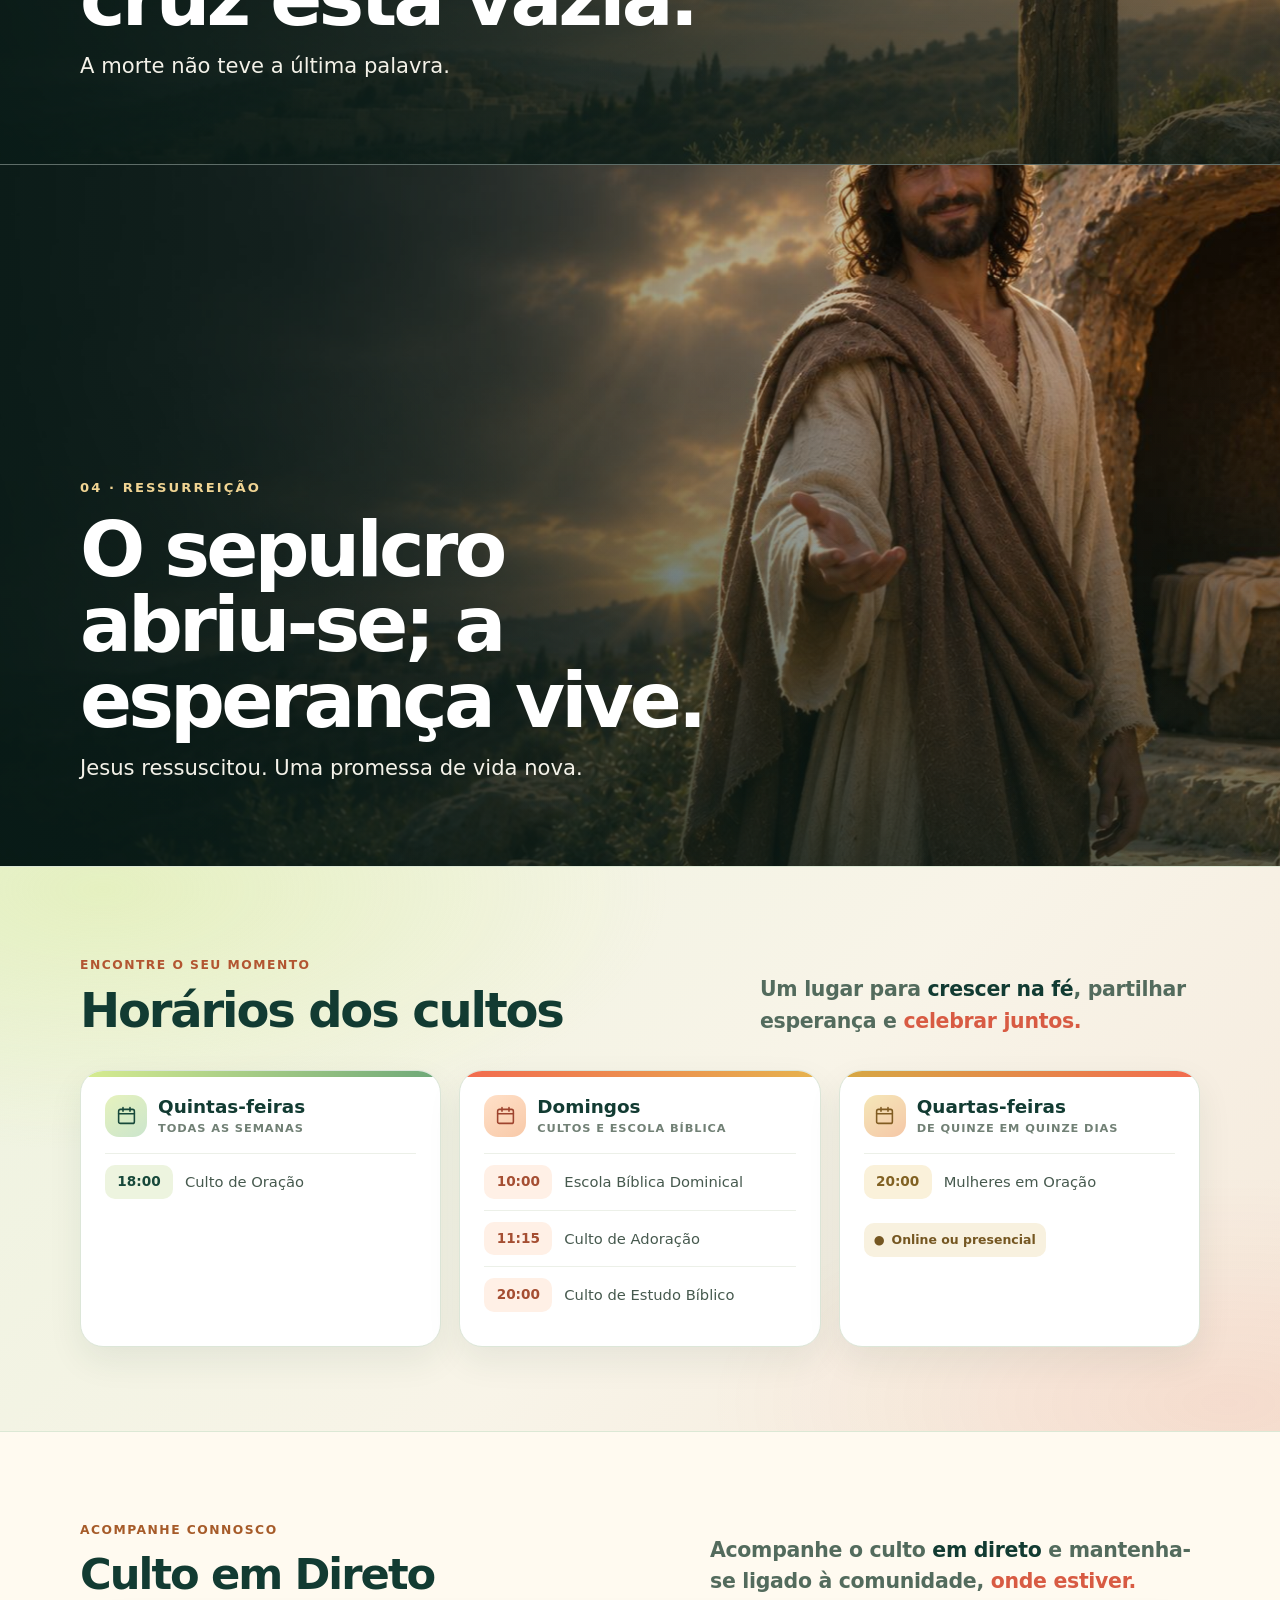
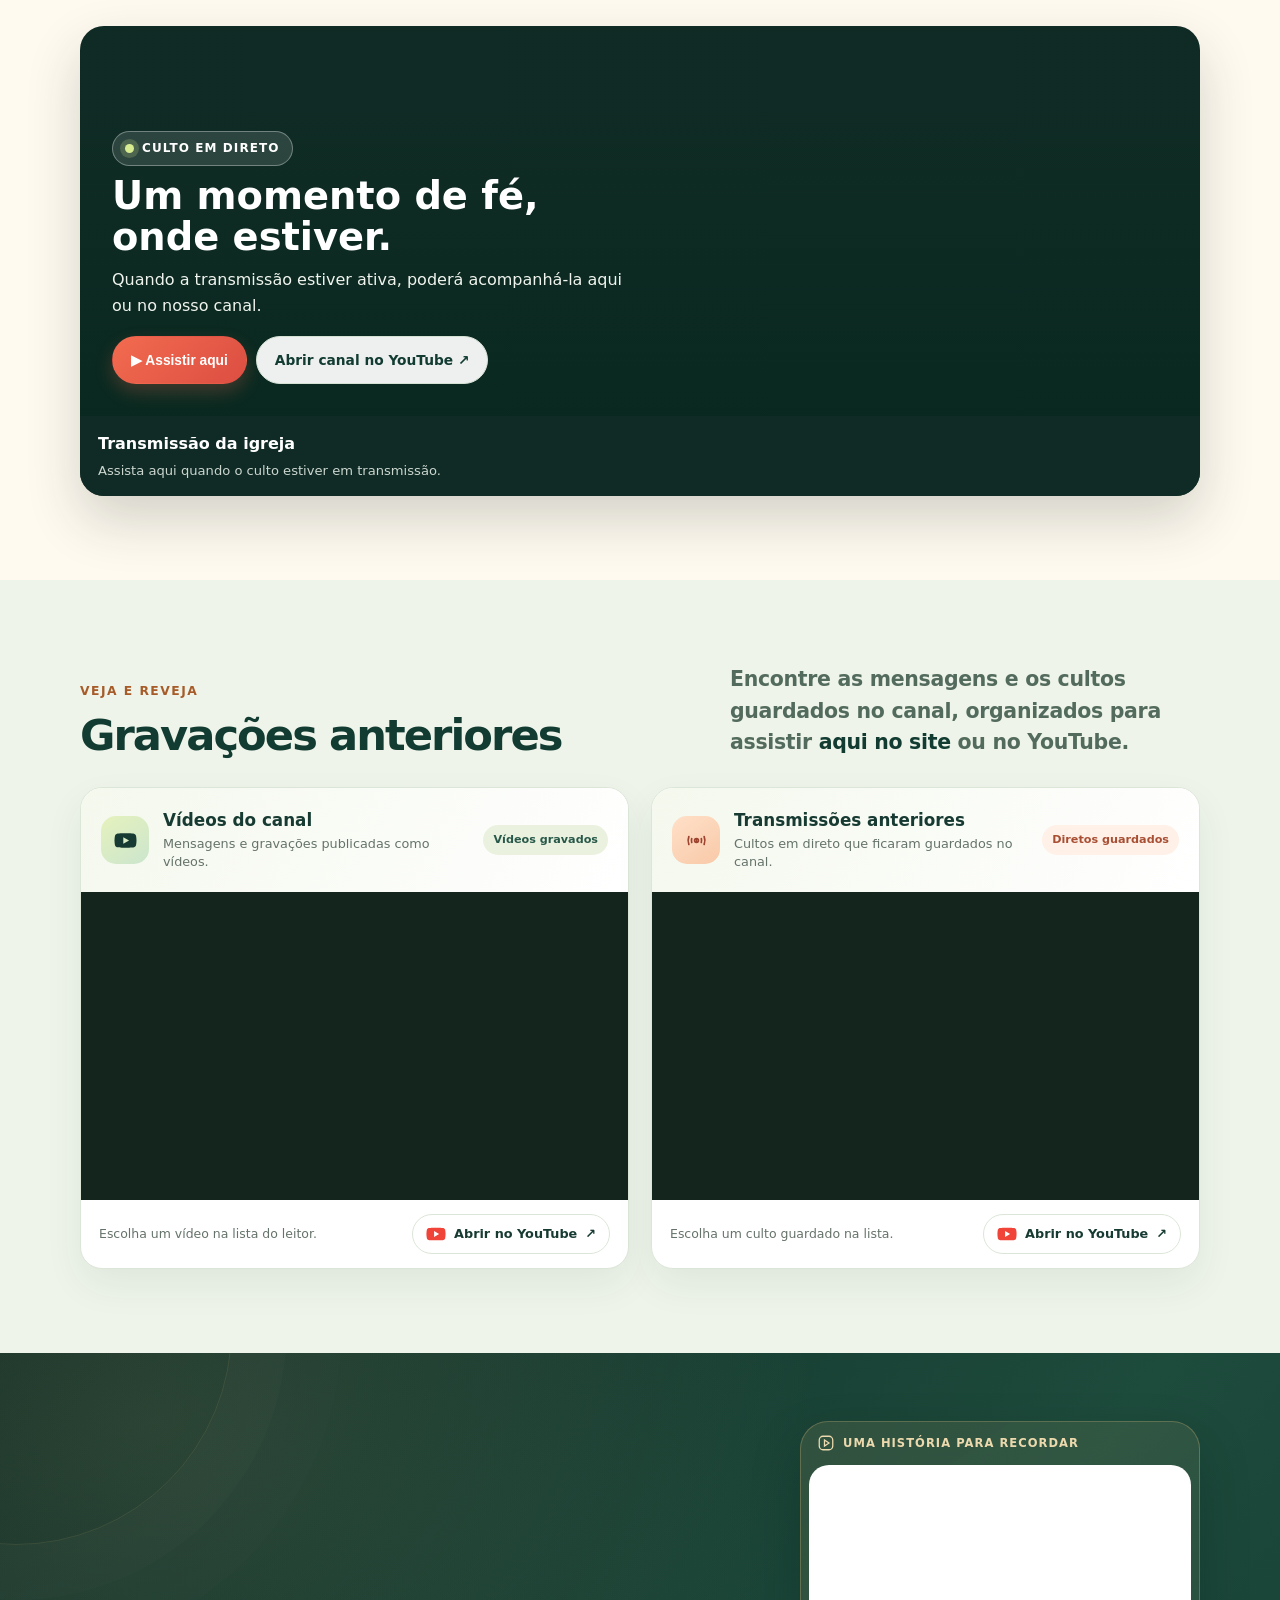
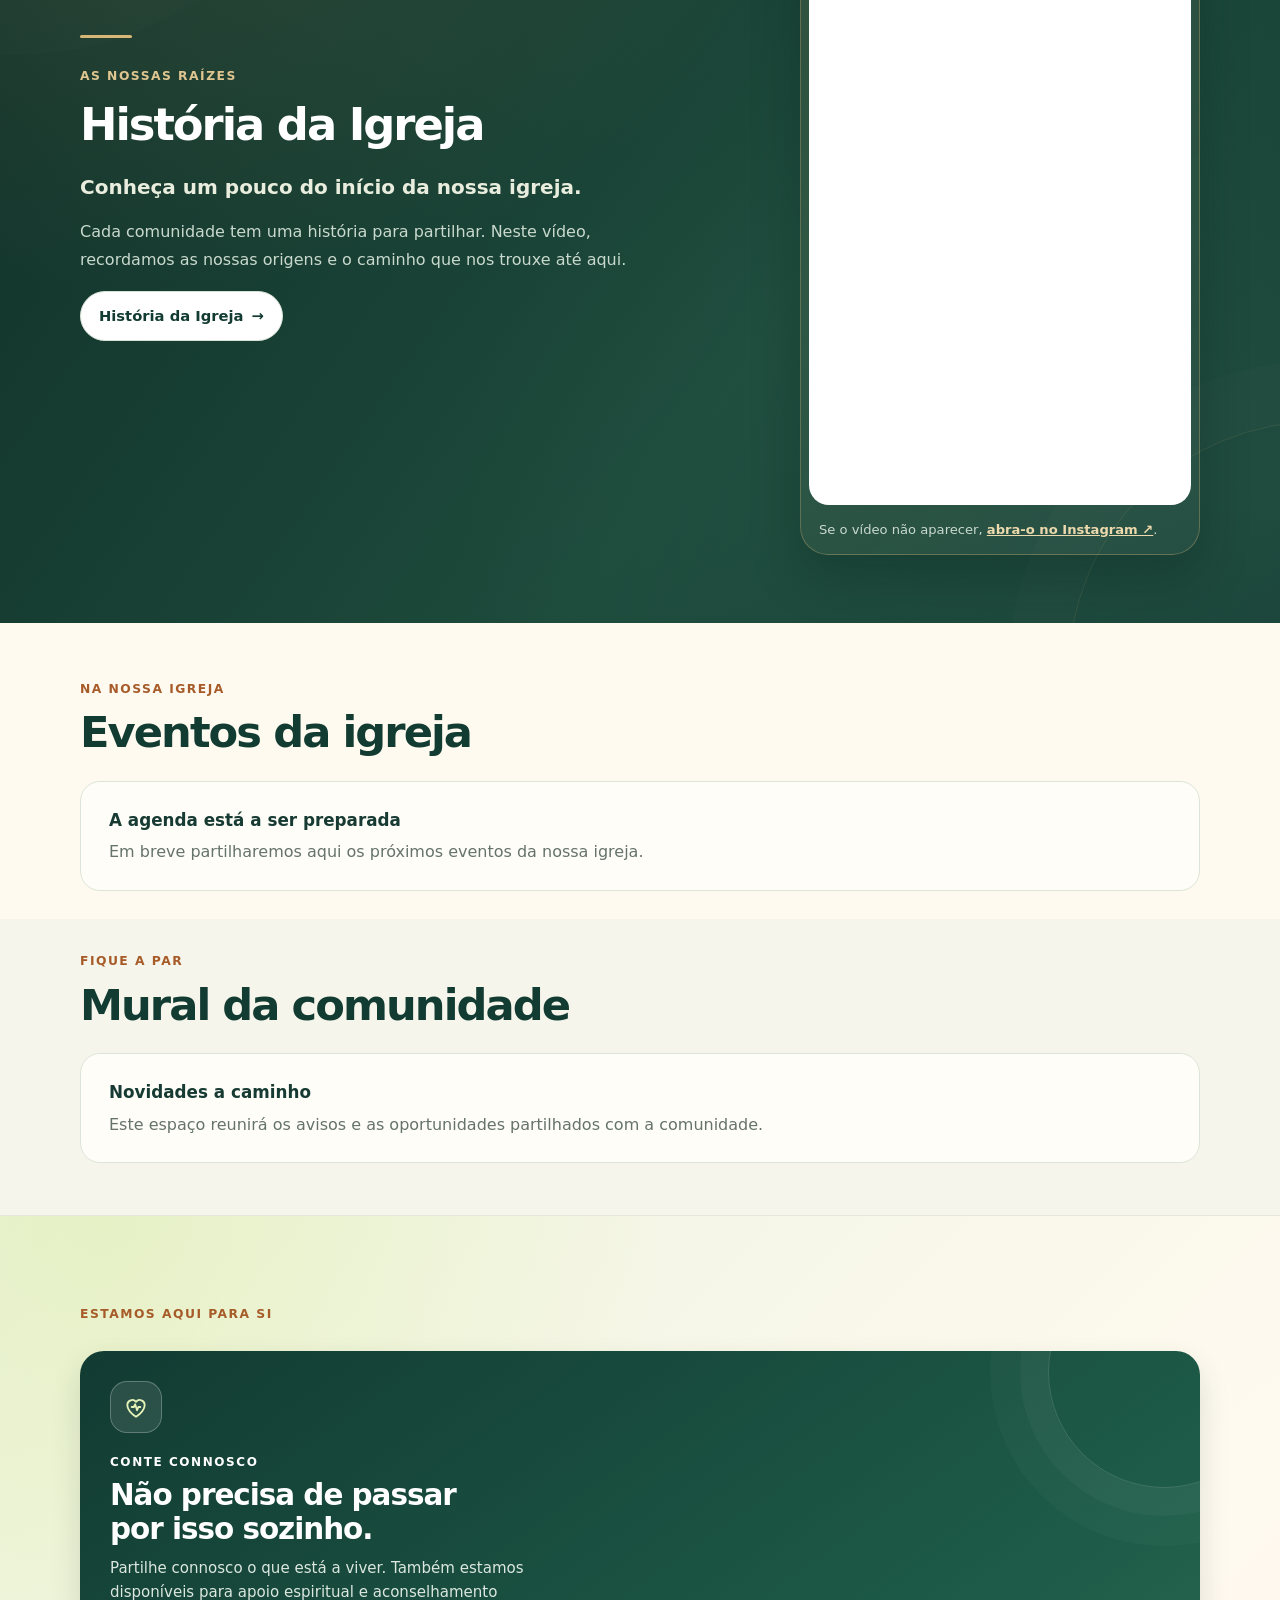
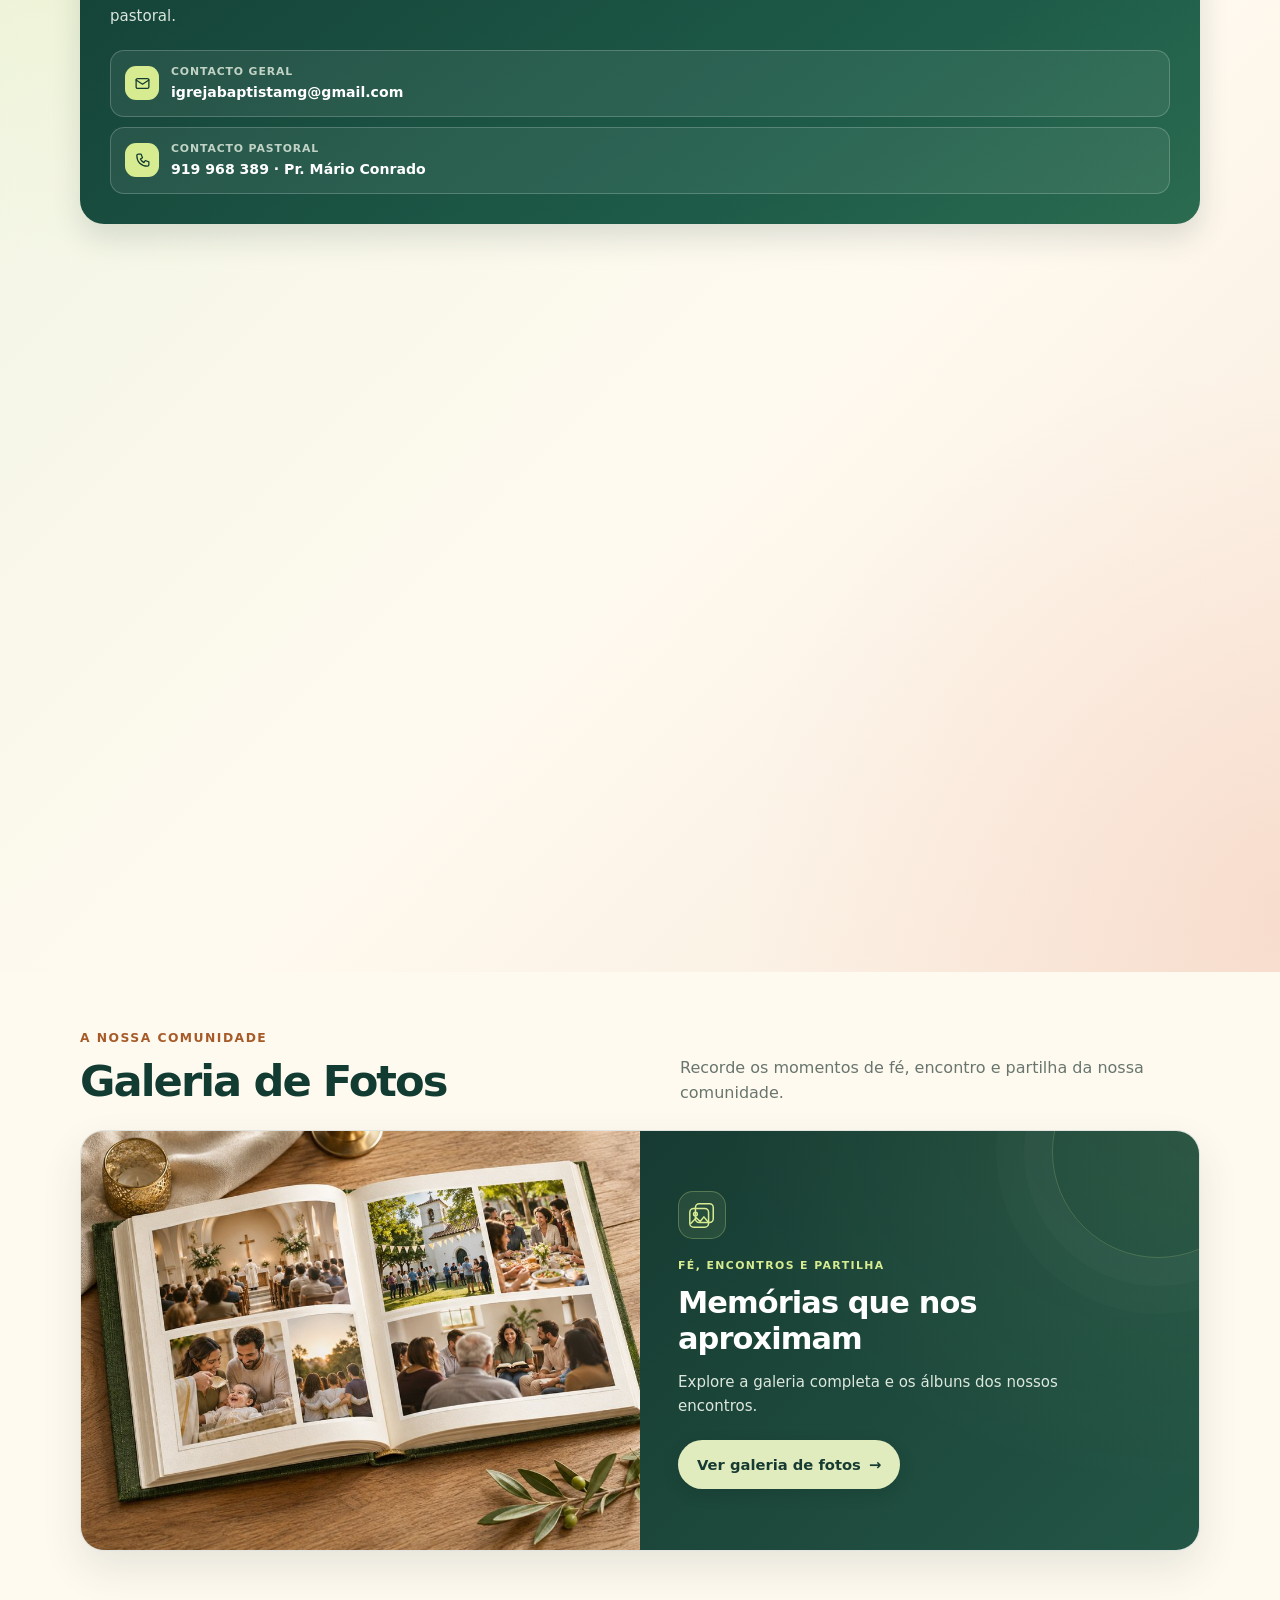
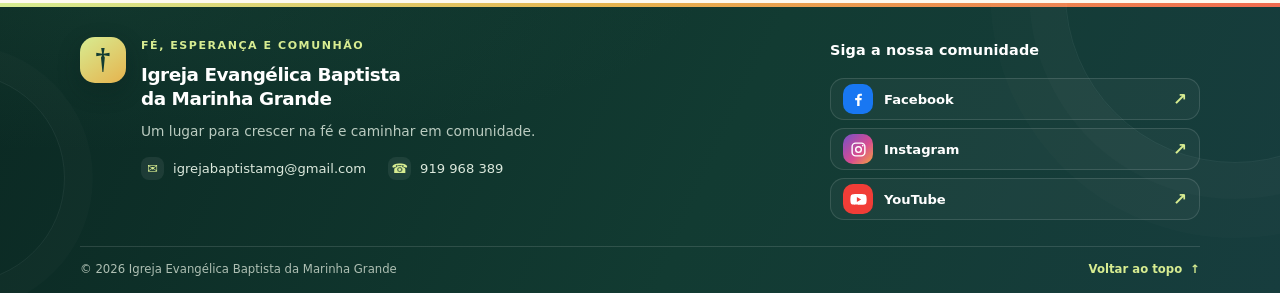
